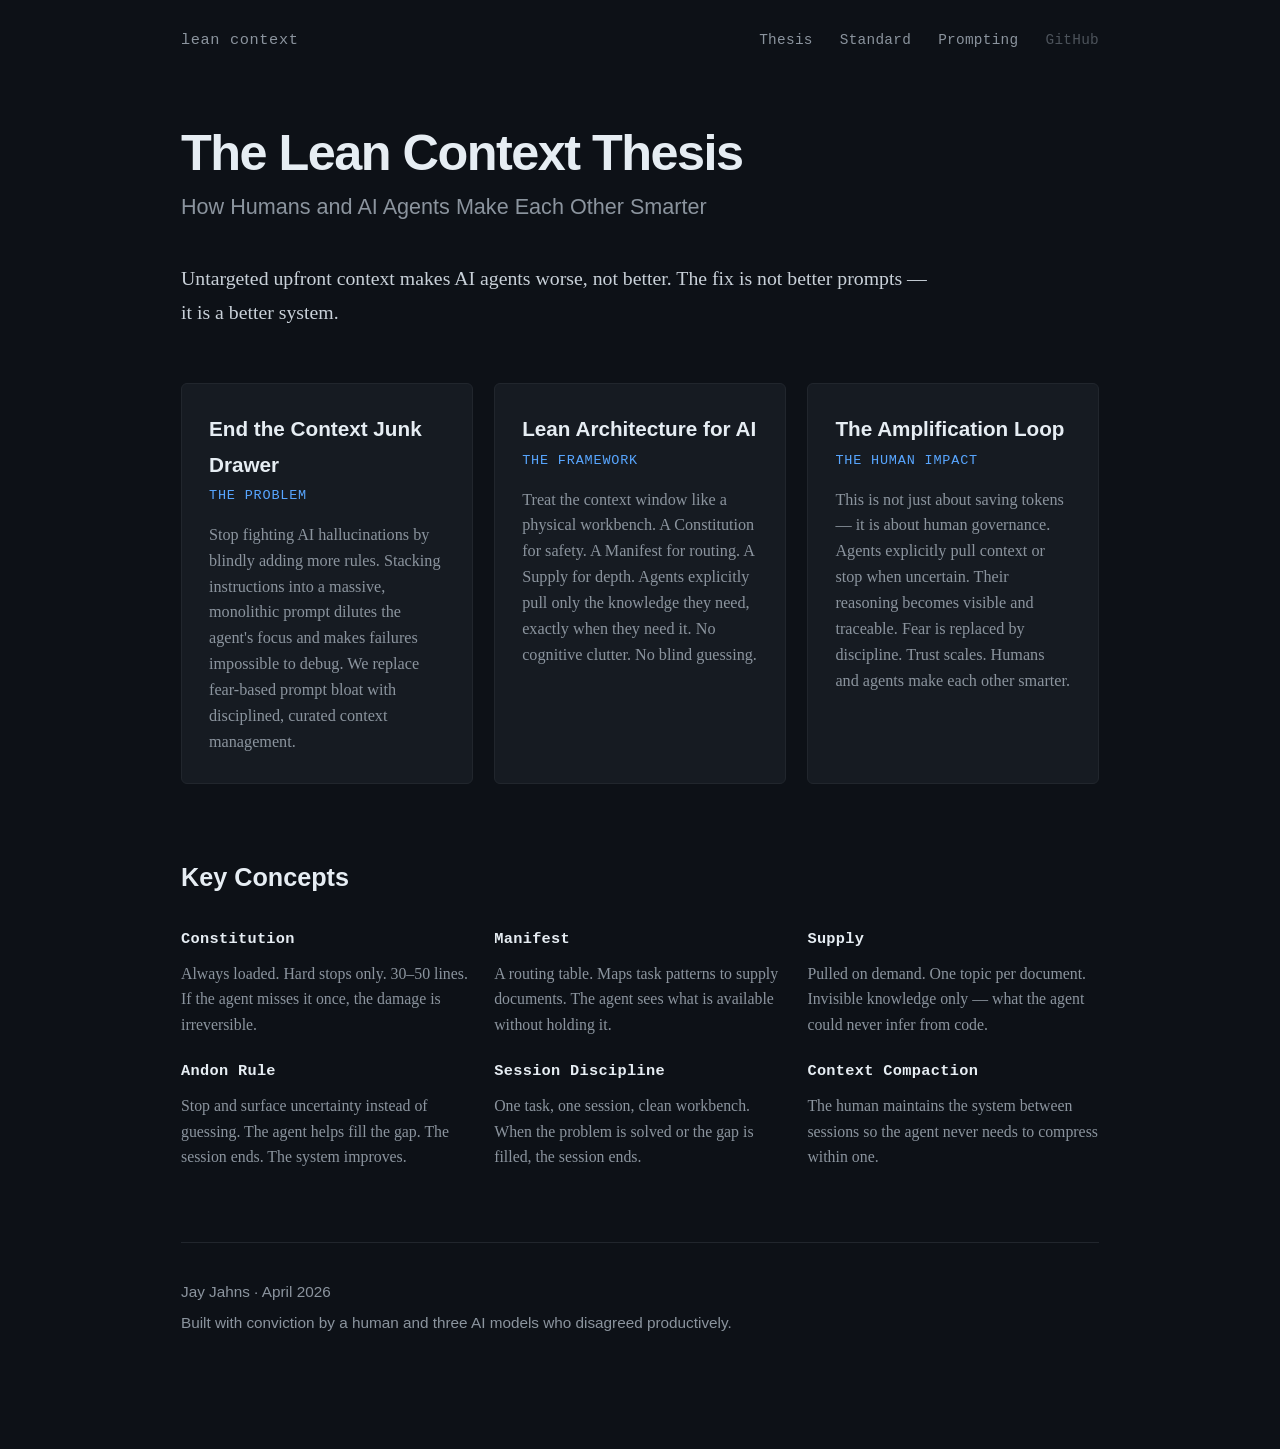
==== index.html @ 174a5f4c "rebuild: plain HTML, no Hugo, deploy directly from main Strip Hugo entirely. The site is now four st" ====
<!DOCTYPE html>
<html lang="en">
<head>
  <meta charset="utf-8">
  <meta name="viewport" content="width=device-width, initial-scale=1">
  <title>The Lean Context Thesis</title>
  <meta name="description" content="How Humans and AI Agents Make Each Other Smarter">
  <meta property="og:title" content="The Lean Context Thesis">
  <meta property="og:description" content="How Humans and AI Agents Make Each Other Smarter">
  <meta property="og:type" content="website">
  <link rel="stylesheet" href="css/style.css">
</head>
<body>
  <nav class="site-nav">
    <a href="./" class="nav-logo">lean context</a>
    <div class="nav-links">
      <a href="thesis/">Thesis</a>
      <a href="standard/">Standard</a>
      <a href="prompting/">Prompting</a>
      <a href="https://github.com/jjahns/leancontext.dev" class="nav-ext">GitHub</a>
    </div>
  </nav>

  <article class="landing">
    <header class="landing-header">
      <h1>The Lean Context Thesis</h1>
      <p class="landing-subtitle">How Humans and AI Agents Make Each Other Smarter</p>
    </header>

    <div class="landing-intro">
      <p>Untargeted upfront context makes AI agents worse, not better. The fix is not better prompts — it is a better system.</p>
    </div>

    <div class="landing-cards">
      <a href="thesis/" class="card">
        <h2>End the Context Junk Drawer</h2>
        <p class="card-label">The Problem</p>
        <p>Stop fighting AI hallucinations by blindly adding more rules. Stacking instructions into a massive, monolithic prompt dilutes the agent's focus and makes failures impossible to debug. We replace fear-based prompt bloat with disciplined, curated context management.</p>
      </a>
      <a href="standard/" class="card">
        <h2>Lean Architecture for AI</h2>
        <p class="card-label">The Framework</p>
        <p>Treat the context window like a physical workbench. A Constitution for safety. A Manifest for routing. A Supply for depth. Agents explicitly pull only the knowledge they need, exactly when they need it. No cognitive clutter. No blind guessing.</p>
      </a>
      <a href="prompting/" class="card">
        <h2>The Amplification Loop</h2>
        <p class="card-label">The Human Impact</p>
        <p>This is not just about saving tokens — it is about human governance. Agents explicitly pull context or stop when uncertain. Their reasoning becomes visible and traceable. Fear is replaced by discipline. Trust scales. Humans and agents make each other smarter.</p>
      </a>
    </div>

    <div class="landing-concepts">
      <h2>Key Concepts</h2>
      <div class="concept-grid">
        <div class="concept">
          <h3>Constitution</h3>
          <p>Always loaded. Hard stops only. 30–50 lines. If the agent misses it once, the damage is irreversible.</p>
        </div>
        <div class="concept">
          <h3>Manifest</h3>
          <p>A routing table. Maps task patterns to supply documents. The agent sees what is available without holding it.</p>
        </div>
        <div class="concept">
          <h3>Supply</h3>
          <p>Pulled on demand. One topic per document. Invisible knowledge only — what the agent could never infer from code.</p>
        </div>
        <div class="concept">
          <h3>Andon Rule</h3>
          <p>Stop and surface uncertainty instead of guessing. The agent helps fill the gap. The session ends. The system improves.</p>
        </div>
        <div class="concept">
          <h3>Session Discipline</h3>
          <p>One task, one session, clean workbench. When the problem is solved or the gap is filled, the session ends.</p>
        </div>
        <div class="concept">
          <h3>Context Compaction</h3>
          <p>The human maintains the system between sessions so the agent never needs to compress within one.</p>
        </div>
      </div>
    </div>

    <footer class="landing-footer">
      <p>Jay Jahns · April 2026</p>
      <p>Built with conviction by a human and three AI models who disagreed productively.</p>
    </footer>
  </article>
</body>
</html>
---- css/style.css ----
/* ── Reset ── */
*, *::before, *::after {
  box-sizing: border-box;
  margin: 0;
  padding: 0;
}

/* ── Root ── */
:root {
  --bg: #0d1117;
  --bg-card: #161b22;
  --fg: #c9d1d9;
  --fg-muted: #8b949e;
  --fg-heading: #e6edf3;
  --accent: #58a6ff;
  --border: #21262d;
  --font-body: Georgia, 'Times New Roman', serif;
  --font-heading: -apple-system, BlinkMacSystemFont, 'Segoe UI', Helvetica, Arial, sans-serif;
  --font-mono: 'SFMono-Regular', Consolas, 'Liberation Mono', Menlo, monospace;
  --measure: 38em;
}

html {
  font-size: 18px;
  -webkit-font-smoothing: antialiased;
  -moz-osx-font-smoothing: grayscale;
}

body {
  background: var(--bg);
  color: var(--fg);
  font-family: var(--font-body);
  line-height: 1.7;
}

/* ── Navigation ── */
.site-nav {
  max-width: 54em;
  margin: 0 auto;
  padding: 1.5rem 1.5rem 0;
  display: flex;
  align-items: center;
  justify-content: space-between;
  gap: 1rem;
}

.nav-logo {
  font-family: var(--font-mono);
  font-size: 0.85rem;
  color: var(--fg-muted);
  text-decoration: none;
  letter-spacing: 0.04em;
}

.nav-logo:hover { color: var(--fg); }

.nav-links {
  display: flex;
  gap: 1.5rem;
}

.nav-links a {
  font-family: var(--font-mono);
  font-size: 0.8rem;
  color: var(--fg-muted);
  text-decoration: none;
  letter-spacing: 0.02em;
  transition: color 0.15s ease;
}

.nav-links a:hover { color: var(--fg); }
.nav-links a.active { color: var(--fg-heading); }
.nav-links a.nav-ext { opacity: 0.5; }
.nav-links a.nav-ext:hover { opacity: 1; }

/* ── Landing Page ── */
.landing {
  max-width: 54em;
  margin: 0 auto;
  padding: 4rem 1.5rem 6rem;
}

.landing-header {
  margin-bottom: 2rem;
}

.landing-header h1 {
  font-family: var(--font-heading);
  font-size: 2.8rem;
  font-weight: 700;
  color: var(--fg-heading);
  line-height: 1.1;
  letter-spacing: -0.03em;
  margin-bottom: 0.5rem;
}

.landing-subtitle {
  font-family: var(--font-heading);
  font-size: 1.2rem;
  color: var(--fg-muted);
}

.landing-intro {
  font-size: 1.1rem;
  color: var(--fg);
  line-height: 1.7;
  max-width: var(--measure);
  margin-bottom: 3rem;
}

.landing-intro p { margin-bottom: 0.8rem; }

.landing-cards {
  display: grid;
  grid-template-columns: repeat(3, 1fr);
  gap: 1.2rem;
  margin-bottom: 4rem;
}

.card {
  background: var(--bg-card);
  border: 1px solid var(--border);
  border-radius: 6px;
  padding: 1.5rem;
  text-decoration: none;
  transition: border-color 0.15s ease;
  display: block;
}

.card:hover { border-color: var(--fg-muted); }

.card h2 {
  font-family: var(--font-heading);
  font-size: 1.15rem;
  font-weight: 600;
  color: var(--fg-heading);
  margin-bottom: 0.2rem;
}

.card-label {
  font-family: var(--font-mono);
  font-size: 0.75rem;
  color: var(--accent);
  letter-spacing: 0.06em;
  text-transform: uppercase;
  margin-bottom: 0.8rem;
}

.card p:last-child {
  font-size: 0.9rem;
  color: var(--fg-muted);
  line-height: 1.6;
}

.landing-concepts h2 {
  font-family: var(--font-heading);
  font-size: 1.4rem;
  font-weight: 600;
  color: var(--fg-heading);
  margin-bottom: 1.5rem;
}

.concept-grid {
  display: grid;
  grid-template-columns: repeat(3, 1fr);
  gap: 1.2rem;
  margin-bottom: 4rem;
}

.concept h3 {
  font-family: var(--font-mono);
  font-size: 0.85rem;
  color: var(--fg-heading);
  letter-spacing: 0.02em;
  margin-bottom: 0.5rem;
}

.concept p {
  font-size: 0.88rem;
  color: var(--fg-muted);
  line-height: 1.6;
}

.landing-footer {
  padding-top: 2rem;
  border-top: 1px solid var(--border);
  font-family: var(--font-heading);
  font-size: 0.85rem;
  color: var(--fg-muted);
}

.landing-footer p { margin-bottom: 0.3rem; }

/* ── Article Pages (thesis, standard, prompting) ── */
.article {
  max-width: var(--measure);
  margin: 0 auto;
  padding: 4rem 1.5rem 6rem;
}

.article-header {
  margin-bottom: 4rem;
  padding-bottom: 2rem;
  border-bottom: 1px solid var(--border);
}

.article-header h1 {
  font-family: var(--font-heading);
  font-size: 2.4rem;
  font-weight: 700;
  color: var(--fg-heading);
  line-height: 1.2;
  letter-spacing: -0.02em;
  margin-bottom: 0.5rem;
}

.article-header .subtitle {
  font-family: var(--font-heading);
  font-size: 1.15rem;
  color: var(--fg-muted);
}

.article-body h2 {
  font-family: var(--font-heading);
  font-size: 1.6rem;
  font-weight: 700;
  color: var(--fg-heading);
  margin-top: 4rem;
  margin-bottom: 1.2rem;
  padding-top: 2rem;
  border-top: 1px solid var(--border);
  letter-spacing: -0.01em;
}

.article-body h2:first-child {
  margin-top: 0;
  padding-top: 0;
  border-top: none;
}

.article-body h3 {
  font-family: var(--font-heading);
  font-size: 1.4rem;
  font-weight: 600;
  color: var(--fg-heading);
  margin-top: 3.5rem;
  margin-bottom: 1rem;
  letter-spacing: -0.01em;
}

.article-body p { margin-bottom: 1.2rem; }
.article-body strong { color: var(--fg-heading); font-weight: 700; }
.article-body em { font-style: italic; }

.article-body ol,
.article-body ul {
  margin-bottom: 1.2rem;
  padding-left: 1.5em;
}

.article-body li { margin-bottom: 0.4rem; }
.article-body ol li { padding-left: 0.3em; }

.article-body a {
  color: var(--accent);
  text-decoration: none;
  border-bottom: 1px solid transparent;
  transition: border-color 0.15s ease;
}

.article-body a:hover { border-bottom-color: var(--accent); }

.article-body code {
  font-family: var(--font-mono);
  font-size: 0.88em;
  background: var(--bg-card);
  padding: 0.15em 0.35em;
  border-radius: 3px;
}

.article-body pre {
  background: var(--bg-card);
  border: 1px solid var(--border);
  border-radius: 6px;
  padding: 1.2em 1.4em;
  margin: 1.5rem 0;
  overflow-x: auto;
  font-family: var(--font-mono);
  font-size: 0.85rem;
  line-height: 1.5;
  color: var(--fg);
}

.article-body pre code {
  background: none;
  padding: 0;
  border-radius: 0;
  font-size: inherit;
}

.article-body blockquote {
  border-left: 3px solid var(--border);
  padding-left: 1.2em;
  margin: 1.5rem 0;
  color: var(--fg-muted);
  font-style: italic;
}

.article-body hr {
  border: none;
  border-top: 1px solid var(--border);
  margin: 3rem 0;
}

.article-footer {
  margin-top: 4rem;
  padding-top: 2rem;
  border-top: 1px solid var(--border);
  font-family: var(--font-heading);
  font-size: 0.85rem;
  color: var(--fg-muted);
}

/* ── Responsive ── */
@media (max-width: 640px) {
  html { font-size: 16px; }

  .site-nav { padding: 1rem 1.25rem 0; flex-wrap: wrap; }
  .nav-links { gap: 1rem; }

  .landing { padding: 2.5rem 1.25rem 4rem; }
  .landing-header h1 { font-size: 2rem; }
  .landing-cards { grid-template-columns: 1fr; }
  .concept-grid { grid-template-columns: 1fr 1fr; }

  .article { padding: 2.5rem 1.25rem 4rem; }
  .article-header h1 { font-size: 1.8rem; }
  .article-header { margin-bottom: 2.5rem; }
  .article-body h2 { margin-top: 3rem; font-size: 1.4rem; }
  .article-body h3 { margin-top: 2.5rem; font-size: 1.25rem; }
}

/* ── Selection & Scrollbar ── */
::selection { background: rgba(88, 166, 255, 0.25); }
::-webkit-scrollbar { width: 8px; }
::-webkit-scrollbar-track { background: var(--bg); }
::-webkit-scrollbar-thumb { background: var(--border); border-radius: 4px; }
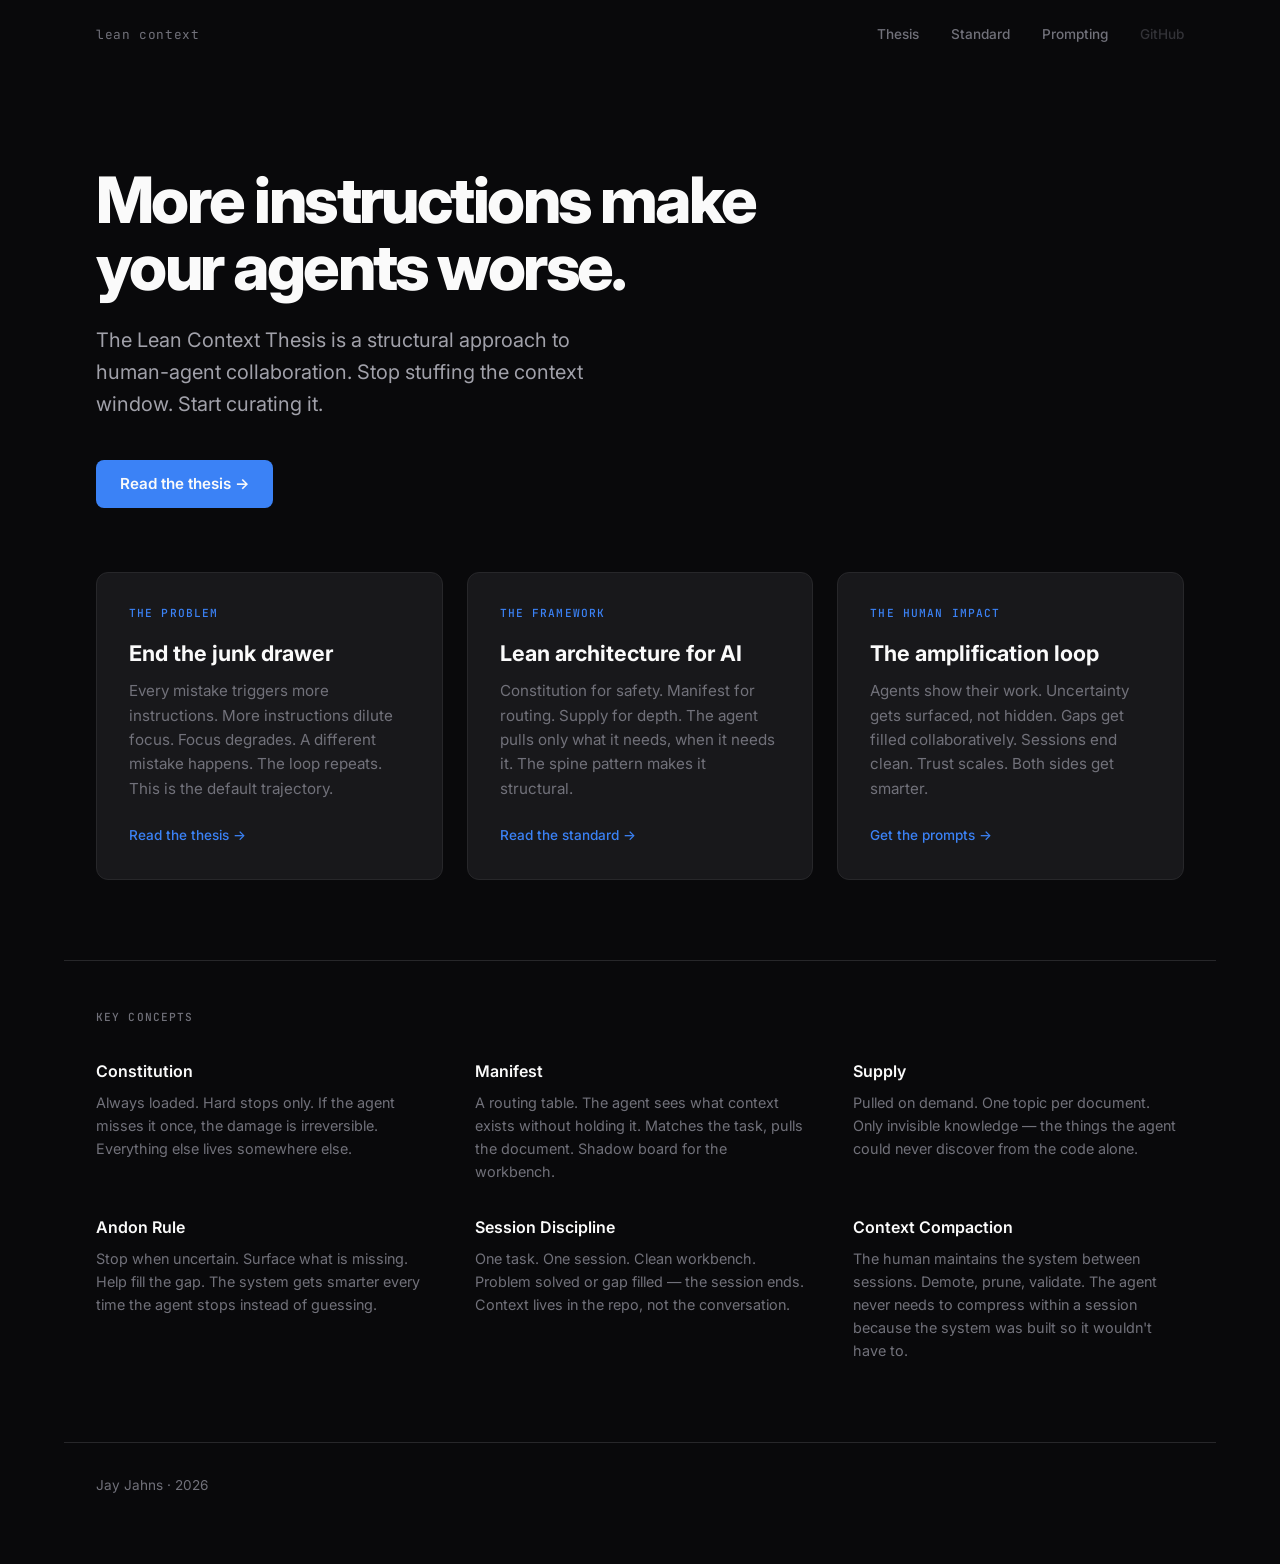
==== commit 4c2721d4: "redesign: modern SaaS landing page, proper typography, punchy copy Complete CSS rebuild: - Inter for" ====
--- a/index.html
+++ b/index.html
@@ -3,86 +3,83 @@
 <head>
   <meta charset="utf-8">
   <meta name="viewport" content="width=device-width, initial-scale=1">
-  <title>The Lean Context Thesis</title>
+  <title>Lean Context</title>
   <meta name="description" content="How Humans and AI Agents Make Each Other Smarter">
   <meta property="og:title" content="The Lean Context Thesis">
-  <meta property="og:description" content="How Humans and AI Agents Make Each Other Smarter">
+  <meta property="og:description" content="A structural approach to human-agent collaboration. Stop stuffing context. Start curating it.">
   <meta property="og:type" content="website">
   <link rel="stylesheet" href="css/style.css">
 </head>
 <body>
-  <nav class="site-nav">
+  <nav class="nav">
     <a href="./" class="nav-logo">lean context</a>
     <div class="nav-links">
       <a href="thesis/">Thesis</a>
       <a href="standard/">Standard</a>
       <a href="prompting/">Prompting</a>
-      <a href="https://github.com/jjahns/leancontext.dev" class="nav-ext">GitHub</a>
+      <a href="https://github.com/jjahns/leancontext.dev" class="ext">GitHub</a>
     </div>
   </nav>
 
-  <article class="landing">
-    <header class="landing-header">
-      <h1>The Lean Context Thesis</h1>
-      <p class="landing-subtitle">How Humans and AI Agents Make Each Other Smarter</p>
-    </header>
+  <section class="hero">
+    <h1>More instructions make your agents worse.</h1>
+    <p class="hero-sub">The Lean Context Thesis is a structural approach to human-agent collaboration. Stop stuffing the context window. Start curating it.</p>
+    <a href="thesis/" class="hero-cta">Read the thesis →</a>
+  </section>
 
-    <div class="landing-intro">
-      <p>Untargeted upfront context makes AI agents worse, not better. The fix is not better prompts — it is a better system.</p>
-    </div>
+  <section class="cards">
+    <a href="thesis/" class="card">
+      <span class="card-tag">the problem</span>
+      <h2>End the junk drawer</h2>
+      <p>Every mistake triggers more instructions. More instructions dilute focus. Focus degrades. A different mistake happens. The loop repeats. This is the default trajectory.</p>
+      <span class="card-arrow">Read the thesis →</span>
+    </a>
+    <a href="standard/" class="card">
+      <span class="card-tag">the framework</span>
+      <h2>Lean architecture for AI</h2>
+      <p>Constitution for safety. Manifest for routing. Supply for depth. The agent pulls only what it needs, when it needs it. The spine pattern makes it structural.</p>
+      <span class="card-arrow">Read the standard →</span>
+    </a>
+    <a href="prompting/" class="card">
+      <span class="card-tag">the human impact</span>
+      <h2>The amplification loop</h2>
+      <p>Agents show their work. Uncertainty gets surfaced, not hidden. Gaps get filled collaboratively. Sessions end clean. Trust scales. Both sides get smarter.</p>
+      <span class="card-arrow">Get the prompts →</span>
+    </a>
+  </section>
 
-    <div class="landing-cards">
-      <a href="thesis/" class="card">
-        <h2>End the Context Junk Drawer</h2>
-        <p class="card-label">The Problem</p>
-        <p>Stop fighting AI hallucinations by blindly adding more rules. Stacking instructions into a massive, monolithic prompt dilutes the agent's focus and makes failures impossible to debug. We replace fear-based prompt bloat with disciplined, curated context management.</p>
-      </a>
-      <a href="standard/" class="card">
-        <h2>Lean Architecture for AI</h2>
-        <p class="card-label">The Framework</p>
-        <p>Treat the context window like a physical workbench. A Constitution for safety. A Manifest for routing. A Supply for depth. Agents explicitly pull only the knowledge they need, exactly when they need it. No cognitive clutter. No blind guessing.</p>
-      </a>
-      <a href="prompting/" class="card">
-        <h2>The Amplification Loop</h2>
-        <p class="card-label">The Human Impact</p>
-        <p>This is not just about saving tokens — it is about human governance. Agents explicitly pull context or stop when uncertain. Their reasoning becomes visible and traceable. Fear is replaced by discipline. Trust scales. Humans and agents make each other smarter.</p>
-      </a>
-    </div>
-
-    <div class="landing-concepts">
-      <h2>Key Concepts</h2>
-      <div class="concept-grid">
-        <div class="concept">
-          <h3>Constitution</h3>
-          <p>Always loaded. Hard stops only. 30–50 lines. If the agent misses it once, the damage is irreversible.</p>
-        </div>
-        <div class="concept">
-          <h3>Manifest</h3>
-          <p>A routing table. Maps task patterns to supply documents. The agent sees what is available without holding it.</p>
-        </div>
-        <div class="concept">
-          <h3>Supply</h3>
-          <p>Pulled on demand. One topic per document. Invisible knowledge only — what the agent could never infer from code.</p>
-        </div>
-        <div class="concept">
-          <h3>Andon Rule</h3>
-          <p>Stop and surface uncertainty instead of guessing. The agent helps fill the gap. The session ends. The system improves.</p>
-        </div>
-        <div class="concept">
-          <h3>Session Discipline</h3>
-          <p>One task, one session, clean workbench. When the problem is solved or the gap is filled, the session ends.</p>
-        </div>
-        <div class="concept">
-          <h3>Context Compaction</h3>
-          <p>The human maintains the system between sessions so the agent never needs to compress within one.</p>
-        </div>
+  <section class="concepts">
+    <p class="concepts-label">Key concepts</p>
+    <div class="concept-grid">
+      <div class="concept">
+        <h3>Constitution</h3>
+        <p>Always loaded. Hard stops only. If the agent misses it once, the damage is irreversible. Everything else lives somewhere else.</p>
+      </div>
+      <div class="concept">
+        <h3>Manifest</h3>
+        <p>A routing table. The agent sees what context exists without holding it. Matches the task, pulls the document. Shadow board for the workbench.</p>
+      </div>
+      <div class="concept">
+        <h3>Supply</h3>
+        <p>Pulled on demand. One topic per document. Only invisible knowledge — the things the agent could never discover from the code alone.</p>
+      </div>
+      <div class="concept">
+        <h3>Andon Rule</h3>
+        <p>Stop when uncertain. Surface what is missing. Help fill the gap. The system gets smarter every time the agent stops instead of guessing.</p>
+      </div>
+      <div class="concept">
+        <h3>Session Discipline</h3>
+        <p>One task. One session. Clean workbench. Problem solved or gap filled — the session ends. Context lives in the repo, not the conversation.</p>
+      </div>
+      <div class="concept">
+        <h3>Context Compaction</h3>
+        <p>The human maintains the system between sessions. Demote, prune, validate. The agent never needs to compress within a session because the system was built so it wouldn't have to.</p>
       </div>
     </div>
+  </section>
 
-    <footer class="landing-footer">
-      <p>Jay Jahns · April 2026</p>
-      <p>Built with conviction by a human and three AI models who disagreed productively.</p>
-    </footer>
-  </article>
+  <footer class="landing-footer">
+    <p>Jay Jahns · 2026</p>
+  </footer>
 </body>
 </html>
--- a/css/style.css
+++ b/css/style.css
@@ -1,307 +1,299 @@
-/* ── Reset ── */
-*, *::before, *::after {
-  box-sizing: border-box;
-  margin: 0;
-  padding: 0;
-}
-
-/* ── Root ── */
+@import url('https://fonts.googleapis.com/css2?family=Inter:wght@400;500;600;700;800&family=JetBrains+Mono:wght@400;500&family=Newsreader:ital,opsz,wght@0,6..72,400;0,6..72,500;1,6..72,400&display=swap');
+
+*, *::before, *::after { box-sizing: border-box; margin: 0; padding: 0; }
+
 :root {
-  --bg: #0d1117;
-  --bg-card: #161b22;
-  --fg: #c9d1d9;
-  --fg-muted: #8b949e;
-  --fg-heading: #e6edf3;
-  --accent: #58a6ff;
-  --border: #21262d;
-  --font-body: Georgia, 'Times New Roman', serif;
-  --font-heading: -apple-system, BlinkMacSystemFont, 'Segoe UI', Helvetica, Arial, sans-serif;
-  --font-mono: 'SFMono-Regular', Consolas, 'Liberation Mono', Menlo, monospace;
-  --measure: 38em;
-}
-
-html {
-  font-size: 18px;
-  -webkit-font-smoothing: antialiased;
-  -moz-osx-font-smoothing: grayscale;
-}
-
-body {
-  background: var(--bg);
-  color: var(--fg);
-  font-family: var(--font-body);
-  line-height: 1.7;
-}
-
-/* ── Navigation ── */
-.site-nav {
-  max-width: 54em;
-  margin: 0 auto;
-  padding: 1.5rem 1.5rem 0;
+  --bg: #09090b;
+  --bg-card: #18181b;
+  --bg-card-hover: #1f1f23;
+  --fg: #a1a1aa;
+  --fg-bright: #fafafa;
+  --fg-muted: #71717a;
+  --accent: #3b82f6;
+  --accent-dim: #1d4ed8;
+  --border: #27272a;
+  --border-hover: #3f3f46;
+  --glow: rgba(59, 130, 246, 0.08);
+  --sans: 'Inter', -apple-system, sans-serif;
+  --mono: 'JetBrains Mono', monospace;
+  --serif: 'Newsreader', Georgia, serif;
+  --measure: 42rem;
+}
+
+html { font-size: 16px; -webkit-font-smoothing: antialiased; }
+body { background: var(--bg); color: var(--fg); font-family: var(--sans); line-height: 1.6; }
+
+/* ── Nav ── */
+.nav {
+  max-width: 72rem;
+  margin: 0 auto;
+  padding: 1.5rem 2rem;
   display: flex;
   align-items: center;
   justify-content: space-between;
-  gap: 1rem;
-}
-
+}
 .nav-logo {
-  font-family: var(--font-mono);
-  font-size: 0.85rem;
-  color: var(--fg-muted);
-  text-decoration: none;
-  letter-spacing: 0.04em;
-}
-
+  font-family: var(--mono);
+  font-size: 0.8rem;
+  color: var(--fg-muted);
+  text-decoration: none;
+  letter-spacing: 0.05em;
+}
 .nav-logo:hover { color: var(--fg); }
-
-.nav-links {
-  display: flex;
-  gap: 1.5rem;
-}
-
+.nav-links { display: flex; gap: 2rem; }
 .nav-links a {
-  font-family: var(--font-mono);
-  font-size: 0.8rem;
-  color: var(--fg-muted);
-  text-decoration: none;
-  letter-spacing: 0.02em;
-  transition: color 0.15s ease;
-}
-
-.nav-links a:hover { color: var(--fg); }
-.nav-links a.active { color: var(--fg-heading); }
-.nav-links a.nav-ext { opacity: 0.5; }
-.nav-links a.nav-ext:hover { opacity: 1; }
-
-/* ── Landing Page ── */
-.landing {
-  max-width: 54em;
-  margin: 0 auto;
-  padding: 4rem 1.5rem 6rem;
-}
-
-.landing-header {
-  margin-bottom: 2rem;
-}
-
-.landing-header h1 {
-  font-family: var(--font-heading);
-  font-size: 2.8rem;
-  font-weight: 700;
-  color: var(--fg-heading);
-  line-height: 1.1;
-  letter-spacing: -0.03em;
-  margin-bottom: 0.5rem;
-}
-
-.landing-subtitle {
-  font-family: var(--font-heading);
-  font-size: 1.2rem;
-  color: var(--fg-muted);
-}
-
-.landing-intro {
-  font-size: 1.1rem;
+  font-family: var(--sans);
+  font-size: 0.85rem;
+  font-weight: 500;
+  color: var(--fg-muted);
+  text-decoration: none;
+  transition: color 0.15s;
+}
+.nav-links a:hover { color: var(--fg-bright); }
+.nav-links a.active { color: var(--fg-bright); }
+.nav-links a.ext { opacity: 0.4; }
+.nav-links a.ext:hover { opacity: 0.8; }
+
+/* ══════════ LANDING PAGE ══════════ */
+
+.hero {
+  max-width: 72rem;
+  margin: 0 auto;
+  padding: 6rem 2rem 4rem;
+}
+.hero h1 {
+  font-family: var(--sans);
+  font-size: 4rem;
+  font-weight: 800;
+  color: var(--fg-bright);
+  line-height: 1.05;
+  letter-spacing: -0.04em;
+  max-width: 18ch;
+  margin-bottom: 1.5rem;
+}
+.hero-sub {
+  font-family: var(--sans);
+  font-size: 1.25rem;
+  font-weight: 400;
   color: var(--fg);
-  line-height: 1.7;
-  max-width: var(--measure);
-  margin-bottom: 3rem;
-}
-
-.landing-intro p { margin-bottom: 0.8rem; }
-
-.landing-cards {
+  max-width: 40ch;
+  line-height: 1.6;
+  margin-bottom: 2.5rem;
+}
+.hero-cta {
+  display: inline-flex;
+  align-items: center;
+  gap: 0.5rem;
+  font-family: var(--sans);
+  font-size: 0.95rem;
+  font-weight: 600;
+  color: var(--fg-bright);
+  background: var(--accent);
+  padding: 0.75rem 1.5rem;
+  border-radius: 8px;
+  text-decoration: none;
+  transition: background 0.15s;
+}
+.hero-cta:hover { background: var(--accent-dim); }
+
+/* ── 3 Cards ── */
+.cards {
+  max-width: 72rem;
+  margin: 0 auto;
+  padding: 0 2rem 5rem;
   display: grid;
   grid-template-columns: repeat(3, 1fr);
-  gap: 1.2rem;
-  margin-bottom: 4rem;
-}
-
+  gap: 1.5rem;
+}
 .card {
   background: var(--bg-card);
   border: 1px solid var(--border);
-  border-radius: 6px;
-  padding: 1.5rem;
-  text-decoration: none;
-  transition: border-color 0.15s ease;
-  display: block;
-}
-
-.card:hover { border-color: var(--fg-muted); }
-
+  border-radius: 12px;
+  padding: 2rem;
+  text-decoration: none;
+  transition: border-color 0.2s, background 0.2s;
+  display: flex;
+  flex-direction: column;
+}
+.card:hover {
+  border-color: var(--border-hover);
+  background: var(--bg-card-hover);
+}
+.card-tag {
+  font-family: var(--mono);
+  font-size: 0.7rem;
+  font-weight: 500;
+  color: var(--accent);
+  letter-spacing: 0.1em;
+  text-transform: uppercase;
+  margin-bottom: 1rem;
+}
 .card h2 {
-  font-family: var(--font-heading);
-  font-size: 1.15rem;
-  font-weight: 600;
-  color: var(--fg-heading);
-  margin-bottom: 0.2rem;
-}
-
-.card-label {
-  font-family: var(--font-mono);
-  font-size: 0.75rem;
+  font-family: var(--sans);
+  font-size: 1.35rem;
+  font-weight: 700;
+  color: var(--fg-bright);
+  line-height: 1.3;
+  margin-bottom: 0.75rem;
+}
+.card p {
+  font-size: 0.95rem;
+  color: var(--fg-muted);
+  line-height: 1.6;
+}
+.card-arrow {
+  margin-top: auto;
+  padding-top: 1.5rem;
+  font-family: var(--sans);
+  font-size: 0.85rem;
+  font-weight: 500;
   color: var(--accent);
-  letter-spacing: 0.06em;
+}
+
+/* ── Concepts Grid ── */
+.concepts {
+  max-width: 72rem;
+  margin: 0 auto;
+  padding: 3rem 2rem 5rem;
+  border-top: 1px solid var(--border);
+}
+.concepts-label {
+  font-family: var(--mono);
+  font-size: 0.7rem;
+  font-weight: 500;
+  color: var(--fg-muted);
+  letter-spacing: 0.1em;
   text-transform: uppercase;
-  margin-bottom: 0.8rem;
-}
-
-.card p:last-child {
-  font-size: 0.9rem;
-  color: var(--fg-muted);
-  line-height: 1.6;
-}
-
-.landing-concepts h2 {
-  font-family: var(--font-heading);
-  font-size: 1.4rem;
-  font-weight: 600;
-  color: var(--fg-heading);
-  margin-bottom: 1.5rem;
-}
-
+  margin-bottom: 2rem;
+}
 .concept-grid {
   display: grid;
   grid-template-columns: repeat(3, 1fr);
-  gap: 1.2rem;
-  margin-bottom: 4rem;
-}
-
+  gap: 2rem 3rem;
+}
 .concept h3 {
-  font-family: var(--font-mono);
-  font-size: 0.85rem;
-  color: var(--fg-heading);
-  letter-spacing: 0.02em;
-  margin-bottom: 0.5rem;
-}
-
+  font-family: var(--sans);
+  font-size: 1rem;
+  font-weight: 600;
+  color: var(--fg-bright);
+  margin-bottom: 0.4rem;
+}
 .concept p {
-  font-size: 0.88rem;
+  font-size: 0.9rem;
   color: var(--fg-muted);
   line-height: 1.6;
 }
 
+/* ── Landing Footer ── */
 .landing-footer {
-  padding-top: 2rem;
-  border-top: 1px solid var(--border);
-  font-family: var(--font-heading);
-  font-size: 0.85rem;
-  color: var(--fg-muted);
-}
-
-.landing-footer p { margin-bottom: 0.3rem; }
-
-/* ── Article Pages (thesis, standard, prompting) ── */
+  max-width: 72rem;
+  margin: 0 auto;
+  padding: 2rem 2rem 4rem;
+  border-top: 1px solid var(--border);
+  font-size: 0.85rem;
+  color: var(--fg-muted);
+}
+.landing-footer p { margin-bottom: 0.2rem; }
+
+/* ══════════ ARTICLE PAGES ══════════ */
+
 .article {
   max-width: var(--measure);
   margin: 0 auto;
-  padding: 4rem 1.5rem 6rem;
-}
-
+  padding: 4rem 2rem 6rem;
+}
 .article-header {
   margin-bottom: 4rem;
   padding-bottom: 2rem;
   border-bottom: 1px solid var(--border);
 }
-
 .article-header h1 {
-  font-family: var(--font-heading);
-  font-size: 2.4rem;
+  font-family: var(--sans);
+  font-size: 2.5rem;
+  font-weight: 800;
+  color: var(--fg-bright);
+  line-height: 1.15;
+  letter-spacing: -0.03em;
+  margin-bottom: 0.5rem;
+}
+.article-header .subtitle {
+  font-size: 1.1rem;
+  color: var(--fg-muted);
+}
+
+.article-body {
+  font-family: var(--serif);
+  font-size: 1.1rem;
+  line-height: 1.8;
+  color: var(--fg);
+}
+
+.article-body h2 {
+  font-family: var(--sans);
+  font-size: 1.5rem;
   font-weight: 700;
-  color: var(--fg-heading);
-  line-height: 1.2;
+  color: var(--fg-bright);
+  margin-top: 4rem;
+  margin-bottom: 1rem;
+  padding-top: 2.5rem;
+  border-top: 1px solid var(--border);
   letter-spacing: -0.02em;
-  margin-bottom: 0.5rem;
-}
-
-.article-header .subtitle {
-  font-family: var(--font-heading);
-  font-size: 1.15rem;
-  color: var(--fg-muted);
-}
-
-.article-body h2 {
-  font-family: var(--font-heading);
-  font-size: 1.6rem;
-  font-weight: 700;
-  color: var(--fg-heading);
-  margin-top: 4rem;
-  margin-bottom: 1.2rem;
-  padding-top: 2rem;
-  border-top: 1px solid var(--border);
+}
+.article-body h2:first-child { margin-top: 0; padding-top: 0; border-top: none; }
+
+.article-body h3 {
+  font-family: var(--sans);
+  font-size: 1.2rem;
+  font-weight: 600;
+  color: var(--fg-bright);
+  margin-top: 3rem;
+  margin-bottom: 0.8rem;
   letter-spacing: -0.01em;
 }
 
-.article-body h2:first-child {
-  margin-top: 0;
-  padding-top: 0;
-  border-top: none;
-}
-
-.article-body h3 {
-  font-family: var(--font-heading);
-  font-size: 1.4rem;
-  font-weight: 600;
-  color: var(--fg-heading);
-  margin-top: 3.5rem;
-  margin-bottom: 1rem;
-  letter-spacing: -0.01em;
-}
-
-.article-body p { margin-bottom: 1.2rem; }
-.article-body strong { color: var(--fg-heading); font-weight: 700; }
-.article-body em { font-style: italic; }
-
-.article-body ol,
-.article-body ul {
-  margin-bottom: 1.2rem;
+.article-body p { margin-bottom: 1.3rem; }
+.article-body strong { color: var(--fg-bright); font-weight: 600; }
+
+.article-body ol, .article-body ul {
+  margin-bottom: 1.3rem;
   padding-left: 1.5em;
 }
-
-.article-body li { margin-bottom: 0.4rem; }
-.article-body ol li { padding-left: 0.3em; }
+.article-body li { margin-bottom: 0.5rem; }
 
 .article-body a {
   color: var(--accent);
   text-decoration: none;
-  border-bottom: 1px solid transparent;
-  transition: border-color 0.15s ease;
-}
-
-.article-body a:hover { border-bottom-color: var(--accent); }
+  transition: opacity 0.15s;
+}
+.article-body a:hover { opacity: 0.8; }
 
 .article-body code {
-  font-family: var(--font-mono);
-  font-size: 0.88em;
+  font-family: var(--mono);
+  font-size: 0.85em;
   background: var(--bg-card);
-  padding: 0.15em 0.35em;
-  border-radius: 3px;
+  padding: 0.2em 0.4em;
+  border-radius: 4px;
+  color: var(--fg-bright);
 }
 
 .article-body pre {
   background: var(--bg-card);
   border: 1px solid var(--border);
-  border-radius: 6px;
-  padding: 1.2em 1.4em;
-  margin: 1.5rem 0;
+  border-radius: 8px;
+  padding: 1.5rem;
+  margin: 2rem 0;
   overflow-x: auto;
-  font-family: var(--font-mono);
-  font-size: 0.85rem;
-  line-height: 1.5;
+  font-family: var(--mono);
+  font-size: 0.85rem;
+  line-height: 1.6;
   color: var(--fg);
 }
-
-.article-body pre code {
-  background: none;
-  padding: 0;
-  border-radius: 0;
-  font-size: inherit;
-}
+.article-body pre code { background: none; padding: 0; font-size: inherit; }
 
 .article-body blockquote {
-  border-left: 3px solid var(--border);
-  padding-left: 1.2em;
-  margin: 1.5rem 0;
+  border-left: 2px solid var(--border);
+  padding-left: 1.5rem;
+  margin: 2rem 0;
   color: var(--fg-muted);
   font-style: italic;
 }
@@ -313,35 +305,34 @@
 }
 
 .article-footer {
-  margin-top: 4rem;
+  margin-top: 5rem;
   padding-top: 2rem;
   border-top: 1px solid var(--border);
-  font-family: var(--font-heading);
-  font-size: 0.85rem;
-  color: var(--fg-muted);
-}
-
-/* ── Responsive ── */
-@media (max-width: 640px) {
-  html { font-size: 16px; }
-
-  .site-nav { padding: 1rem 1.25rem 0; flex-wrap: wrap; }
+  font-family: var(--sans);
+  font-size: 0.85rem;
+  color: var(--fg-muted);
+}
+
+/* ══════════ RESPONSIVE ══════════ */
+
+@media (max-width: 768px) {
+  .hero { padding: 4rem 1.5rem 3rem; }
+  .hero h1 { font-size: 2.5rem; }
+  .cards { grid-template-columns: 1fr; padding: 0 1.5rem 3rem; }
+  .concept-grid { grid-template-columns: 1fr 1fr; }
+  .concepts { padding: 2rem 1.5rem 3rem; }
+  .nav { padding: 1rem 1.5rem; }
   .nav-links { gap: 1rem; }
-
-  .landing { padding: 2.5rem 1.25rem 4rem; }
-  .landing-header h1 { font-size: 2rem; }
-  .landing-cards { grid-template-columns: 1fr; }
-  .concept-grid { grid-template-columns: 1fr 1fr; }
-
-  .article { padding: 2.5rem 1.25rem 4rem; }
+  .article { padding: 3rem 1.5rem 4rem; }
   .article-header h1 { font-size: 1.8rem; }
-  .article-header { margin-bottom: 2.5rem; }
-  .article-body h2 { margin-top: 3rem; font-size: 1.4rem; }
-  .article-body h3 { margin-top: 2.5rem; font-size: 1.25rem; }
-}
-
-/* ── Selection & Scrollbar ── */
-::selection { background: rgba(88, 166, 255, 0.25); }
-::-webkit-scrollbar { width: 8px; }
-::-webkit-scrollbar-track { background: var(--bg); }
-::-webkit-scrollbar-thumb { background: var(--border); border-radius: 4px; }
+  .article-body { font-size: 1rem; }
+}
+
+@media (max-width: 480px) {
+  .hero h1 { font-size: 2rem; }
+  .concept-grid { grid-template-columns: 1fr; }
+  .nav-links { gap: 0.75rem; }
+  .nav-links a { font-size: 0.8rem; }
+}
+
+::selection { background: rgba(59, 130, 246, 0.3); }
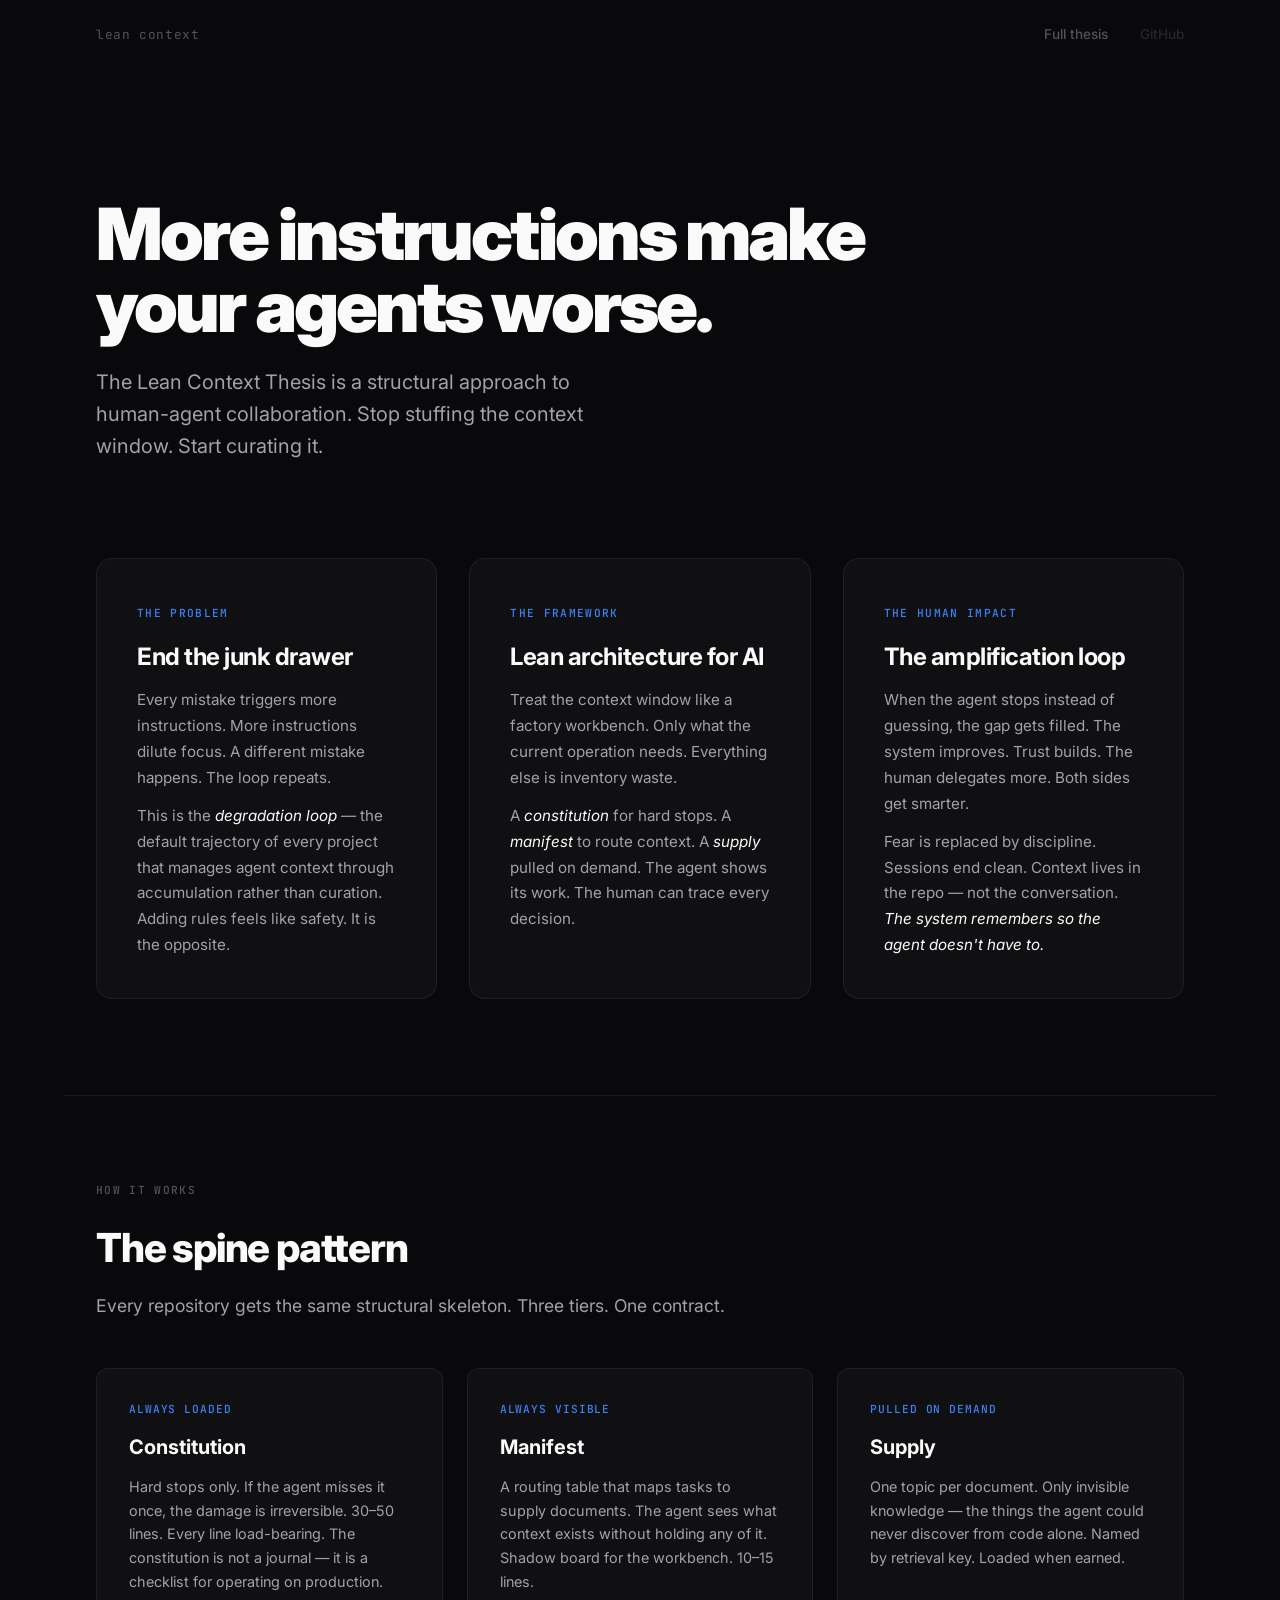
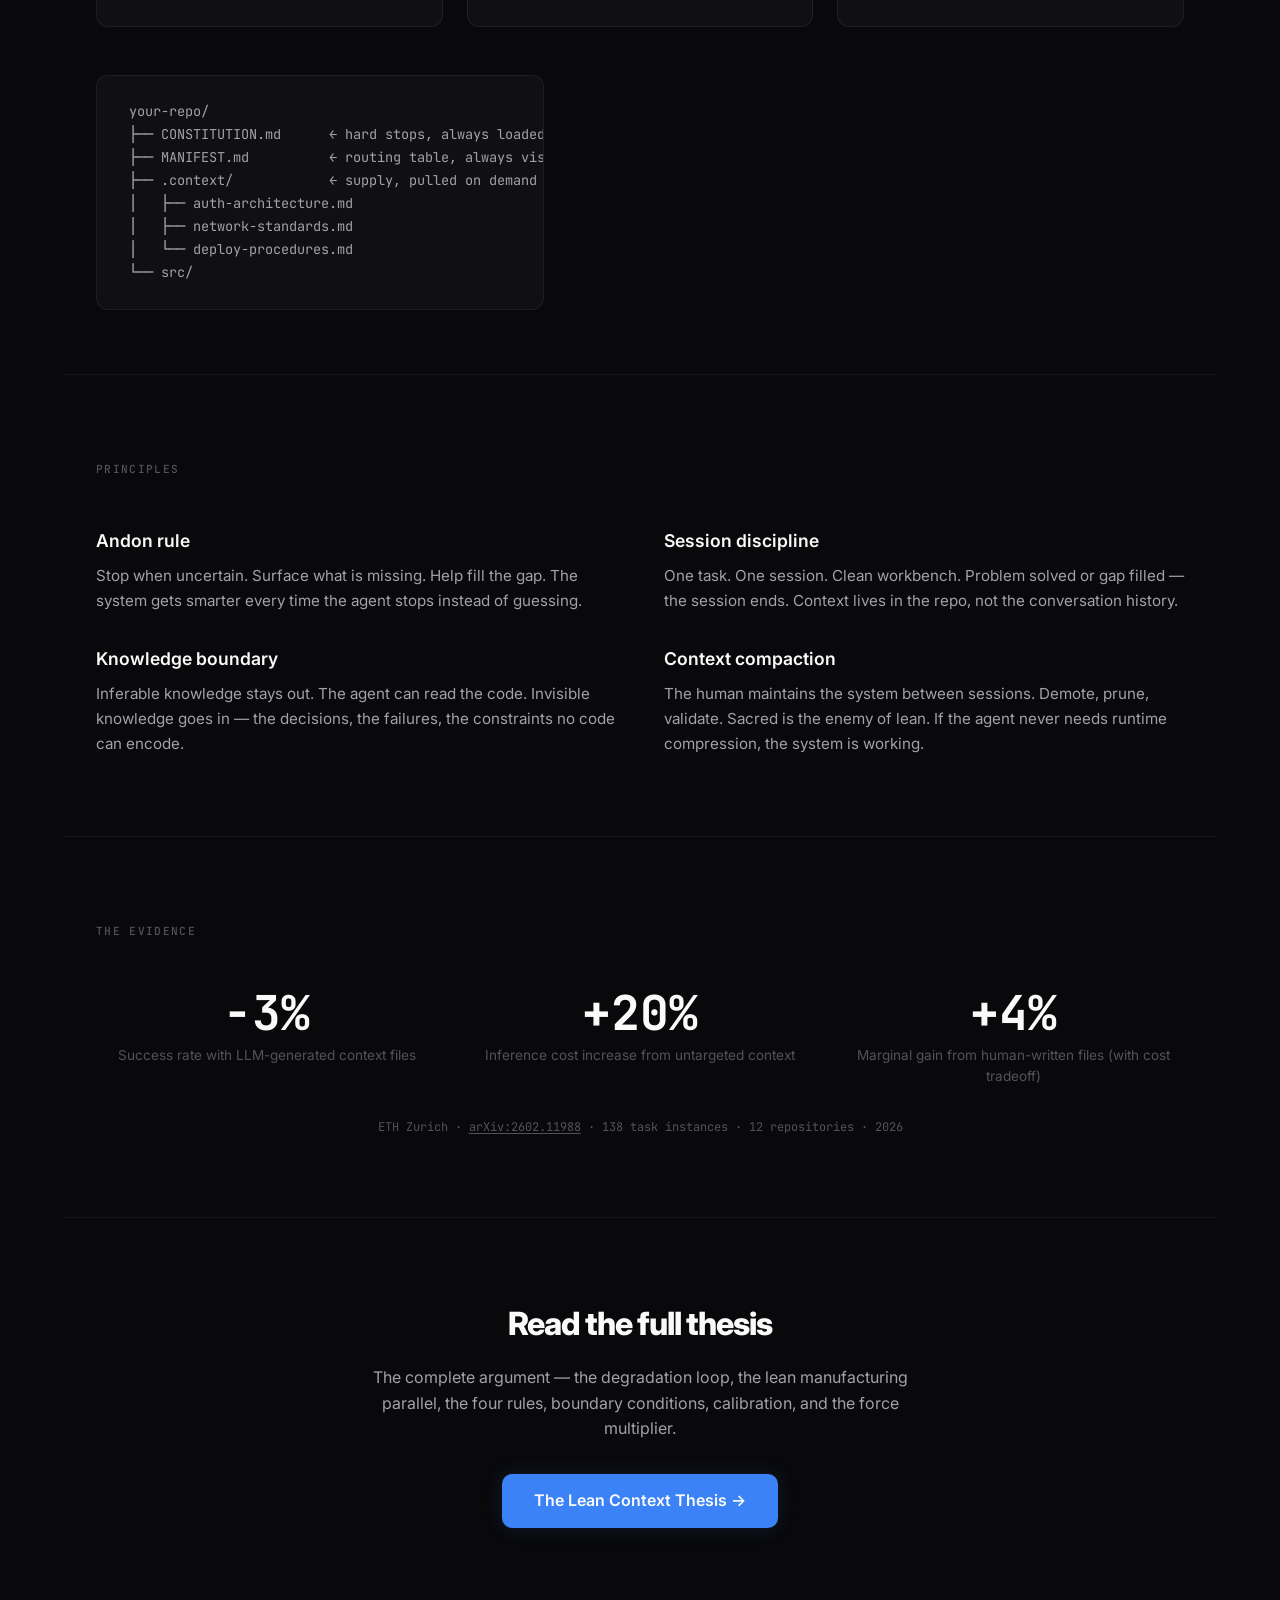
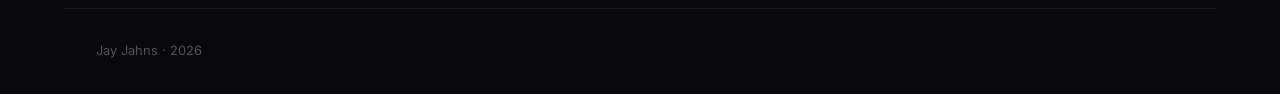
==== commit e99f1fb2: "redesign: SaaS-grade landing page, consolidated content, standalone pillars The landing page IS the " ====
--- a/index.html
+++ b/index.html
@@ -4,9 +4,9 @@
   <meta charset="utf-8">
   <meta name="viewport" content="width=device-width, initial-scale=1">
   <title>Lean Context</title>
-  <meta name="description" content="How Humans and AI Agents Make Each Other Smarter">
+  <meta name="description" content="More instructions make your agents worse. The Lean Context Thesis is a structural approach to human-agent collaboration.">
   <meta property="og:title" content="The Lean Context Thesis">
-  <meta property="og:description" content="A structural approach to human-agent collaboration. Stop stuffing context. Start curating it.">
+  <meta property="og:description" content="More instructions make your agents worse. Stop stuffing context. Start curating it.">
   <meta property="og:type" content="website">
   <link rel="stylesheet" href="css/style.css">
 </head>
@@ -14,9 +14,7 @@
   <nav class="nav">
     <a href="./" class="nav-logo">lean context</a>
     <div class="nav-links">
-      <a href="thesis/">Thesis</a>
-      <a href="standard/">Standard</a>
-      <a href="prompting/">Prompting</a>
+      <a href="thesis/">Full thesis</a>
       <a href="https://github.com/jjahns/leancontext.dev" class="ext">GitHub</a>
     </div>
   </nav>
@@ -24,61 +22,117 @@
   <section class="hero">
     <h1>More instructions make your agents worse.</h1>
     <p class="hero-sub">The Lean Context Thesis is a structural approach to human-agent collaboration. Stop stuffing the context window. Start curating it.</p>
-    <a href="thesis/" class="hero-cta">Read the thesis →</a>
   </section>
 
-  <section class="cards">
-    <a href="thesis/" class="card">
-      <span class="card-tag">the problem</span>
+  <!-- ── THE THREE PILLARS ── -->
+  <section class="pillars">
+    <div class="pillar">
+      <span class="pillar-tag">the problem</span>
       <h2>End the junk drawer</h2>
-      <p>Every mistake triggers more instructions. More instructions dilute focus. Focus degrades. A different mistake happens. The loop repeats. This is the default trajectory.</p>
-      <span class="card-arrow">Read the thesis →</span>
-    </a>
-    <a href="standard/" class="card">
-      <span class="card-tag">the framework</span>
+      <p>Every mistake triggers more instructions. More instructions dilute focus. A different mistake happens. The loop repeats.</p>
+      <p>This is the <em>degradation loop</em> — the default trajectory of every project that manages agent context through accumulation rather than curation. Adding rules feels like safety. It is the opposite.</p>
+    </div>
+    <div class="pillar">
+      <span class="pillar-tag">the framework</span>
       <h2>Lean architecture for AI</h2>
-      <p>Constitution for safety. Manifest for routing. Supply for depth. The agent pulls only what it needs, when it needs it. The spine pattern makes it structural.</p>
-      <span class="card-arrow">Read the standard →</span>
-    </a>
-    <a href="prompting/" class="card">
-      <span class="card-tag">the human impact</span>
+      <p>Treat the context window like a factory workbench. Only what the current operation needs. Everything else is inventory waste.</p>
+      <p>A <em>constitution</em> for hard stops. A <em>manifest</em> to route context. A <em>supply</em> pulled on demand. The agent shows its work. The human can trace every decision.</p>
+    </div>
+    <div class="pillar">
+      <span class="pillar-tag">the human impact</span>
       <h2>The amplification loop</h2>
-      <p>Agents show their work. Uncertainty gets surfaced, not hidden. Gaps get filled collaboratively. Sessions end clean. Trust scales. Both sides get smarter.</p>
-      <span class="card-arrow">Get the prompts →</span>
-    </a>
+      <p>When the agent stops instead of guessing, the gap gets filled. The system improves. Trust builds. The human delegates more. Both sides get smarter.</p>
+      <p>Fear is replaced by discipline. Sessions end clean. Context lives in the repo — not the conversation. <em>The system remembers so the agent doesn't have to.</em></p>
+    </div>
   </section>
 
-  <section class="concepts">
-    <p class="concepts-label">Key concepts</p>
-    <div class="concept-grid">
-      <div class="concept">
+  <!-- ── HOW IT WORKS ── -->
+  <section class="how">
+    <div class="how-header">
+      <span class="section-tag">how it works</span>
+      <h2>The spine pattern</h2>
+      <p>Every repository gets the same structural skeleton. Three tiers. One contract.</p>
+    </div>
+    <div class="tier-grid">
+      <div class="tier">
+        <div class="tier-label">Always loaded</div>
         <h3>Constitution</h3>
-        <p>Always loaded. Hard stops only. If the agent misses it once, the damage is irreversible. Everything else lives somewhere else.</p>
+        <p>Hard stops only. If the agent misses it once, the damage is irreversible. 30–50 lines. Every line load-bearing. The constitution is not a journal — it is a checklist for operating on production.</p>
       </div>
-      <div class="concept">
+      <div class="tier">
+        <div class="tier-label">Always visible</div>
         <h3>Manifest</h3>
-        <p>A routing table. The agent sees what context exists without holding it. Matches the task, pulls the document. Shadow board for the workbench.</p>
+        <p>A routing table that maps tasks to supply documents. The agent sees what context exists without holding any of it. Shadow board for the workbench. 10–15 lines.</p>
       </div>
-      <div class="concept">
+      <div class="tier">
+        <div class="tier-label">Pulled on demand</div>
         <h3>Supply</h3>
-        <p>Pulled on demand. One topic per document. Only invisible knowledge — the things the agent could never discover from the code alone.</p>
+        <p>One topic per document. Only invisible knowledge — the things the agent could never discover from code alone. Named by retrieval key. Loaded when earned.</p>
       </div>
-      <div class="concept">
-        <h3>Andon Rule</h3>
+    </div>
+    <div class="spine-tree">
+      <pre><code>your-repo/
+├── CONSTITUTION.md      ← hard stops, always loaded
+├── MANIFEST.md          ← routing table, always visible
+├── .context/            ← supply, pulled on demand
+│   ├── auth-architecture.md
+│   ├── network-standards.md
+│   └── deploy-procedures.md
+└── src/</code></pre>
+    </div>
+  </section>
+
+  <!-- ── KEY PRINCIPLES ── -->
+  <section class="principles">
+    <span class="section-tag">principles</span>
+    <div class="principle-grid">
+      <div class="principle">
+        <h3>Andon rule</h3>
         <p>Stop when uncertain. Surface what is missing. Help fill the gap. The system gets smarter every time the agent stops instead of guessing.</p>
       </div>
-      <div class="concept">
-        <h3>Session Discipline</h3>
-        <p>One task. One session. Clean workbench. Problem solved or gap filled — the session ends. Context lives in the repo, not the conversation.</p>
+      <div class="principle">
+        <h3>Session discipline</h3>
+        <p>One task. One session. Clean workbench. Problem solved or gap filled — the session ends. Context lives in the repo, not the conversation history.</p>
       </div>
-      <div class="concept">
-        <h3>Context Compaction</h3>
-        <p>The human maintains the system between sessions. Demote, prune, validate. The agent never needs to compress within a session because the system was built so it wouldn't have to.</p>
+      <div class="principle">
+        <h3>Knowledge boundary</h3>
+        <p>Inferable knowledge stays out. The agent can read the code. Invisible knowledge goes in — the decisions, the failures, the constraints no code can encode.</p>
+      </div>
+      <div class="principle">
+        <h3>Context compaction</h3>
+        <p>The human maintains the system between sessions. Demote, prune, validate. Sacred is the enemy of lean. If the agent never needs runtime compression, the system is working.</p>
       </div>
     </div>
   </section>
 
-  <footer class="landing-footer">
+  <!-- ── THE EVIDENCE ── -->
+  <section class="evidence">
+    <span class="section-tag">the evidence</span>
+    <div class="stat-row">
+      <div class="stat">
+        <div class="stat-number">−3%</div>
+        <div class="stat-label">Success rate with LLM-generated context files</div>
+      </div>
+      <div class="stat">
+        <div class="stat-number">+20%</div>
+        <div class="stat-label">Inference cost increase from untargeted context</div>
+      </div>
+      <div class="stat">
+        <div class="stat-number">+4%</div>
+        <div class="stat-label">Marginal gain from human-written files (with cost tradeoff)</div>
+      </div>
+    </div>
+    <p class="stat-source">ETH Zurich · <a href="https://arxiv.org/abs/2602.11988">arXiv:2602.11988</a> · 138 task instances · 12 repositories · 2026</p>
+  </section>
+
+  <!-- ── CTA ── -->
+  <section class="cta">
+    <h2>Read the full thesis</h2>
+    <p>The complete argument — the degradation loop, the lean manufacturing parallel, the four rules, boundary conditions, calibration, and the force multiplier.</p>
+    <a href="thesis/" class="cta-button">The Lean Context Thesis →</a>
+  </section>
+
+  <footer class="footer">
     <p>Jay Jahns · 2026</p>
   </footer>
 </body>
--- a/css/style.css
+++ b/css/style.css
@@ -1,206 +1,310 @@
-@import url('https://fonts.googleapis.com/css2?family=Inter:wght@400;500;600;700;800&family=JetBrains+Mono:wght@400;500&family=Newsreader:ital,opsz,wght@0,6..72,400;0,6..72,500;1,6..72,400&display=swap');
+@import url('https://fonts.googleapis.com/css2?family=Inter:wght@400;500;600;700;800;900&family=JetBrains+Mono:wght@400;500&family=Newsreader:ital,opsz,wght@0,6..72,400;0,6..72,500;1,6..72,400&display=swap');
 
 *, *::before, *::after { box-sizing: border-box; margin: 0; padding: 0; }
 
 :root {
   --bg: #09090b;
-  --bg-card: #18181b;
-  --bg-card-hover: #1f1f23;
+  --bg-card: rgba(255,255,255,0.03);
+  --bg-card-border: rgba(255,255,255,0.06);
+  --bg-card-hover: rgba(255,255,255,0.05);
   --fg: #a1a1aa;
   --fg-bright: #fafafa;
-  --fg-muted: #71717a;
+  --fg-muted: #52525b;
   --accent: #3b82f6;
-  --accent-dim: #1d4ed8;
-  --border: #27272a;
-  --border-hover: #3f3f46;
-  --glow: rgba(59, 130, 246, 0.08);
+  --accent-glow: rgba(59,130,246,0.15);
+  --border: rgba(255,255,255,0.06);
   --sans: 'Inter', -apple-system, sans-serif;
   --mono: 'JetBrains Mono', monospace;
   --serif: 'Newsreader', Georgia, serif;
+  --max: 72rem;
   --measure: 42rem;
 }
 
 html { font-size: 16px; -webkit-font-smoothing: antialiased; }
 body { background: var(--bg); color: var(--fg); font-family: var(--sans); line-height: 1.6; }
 
-/* ── Nav ── */
+/* ═══ NAV ═══ */
 .nav {
-  max-width: 72rem;
+  max-width: var(--max);
   margin: 0 auto;
   padding: 1.5rem 2rem;
   display: flex;
   align-items: center;
   justify-content: space-between;
 }
-.nav-logo {
-  font-family: var(--mono);
-  font-size: 0.8rem;
-  color: var(--fg-muted);
-  text-decoration: none;
-  letter-spacing: 0.05em;
-}
+.nav-logo { font-family: var(--mono); font-size: 0.8rem; color: var(--fg-muted); text-decoration: none; letter-spacing: 0.05em; }
 .nav-logo:hover { color: var(--fg); }
 .nav-links { display: flex; gap: 2rem; }
-.nav-links a {
-  font-family: var(--sans);
-  font-size: 0.85rem;
-  font-weight: 500;
-  color: var(--fg-muted);
-  text-decoration: none;
-  transition: color 0.15s;
-}
+.nav-links a { font-size: 0.85rem; font-weight: 500; color: var(--fg-muted); text-decoration: none; transition: color 0.15s; }
 .nav-links a:hover { color: var(--fg-bright); }
-.nav-links a.active { color: var(--fg-bright); }
 .nav-links a.ext { opacity: 0.4; }
 .nav-links a.ext:hover { opacity: 0.8; }
 
-/* ══════════ LANDING PAGE ══════════ */
-
+/* ═══ HERO ═══ */
 .hero {
-  max-width: 72rem;
-  margin: 0 auto;
-  padding: 6rem 2rem 4rem;
+  max-width: var(--max);
+  margin: 0 auto;
+  padding: 8rem 2rem 6rem;
 }
 .hero h1 {
-  font-family: var(--sans);
-  font-size: 4rem;
-  font-weight: 800;
-  color: var(--fg-bright);
-  line-height: 1.05;
+  font-size: clamp(2.5rem, 6vw, 4.5rem);
+  font-weight: 900;
+  color: var(--fg-bright);
+  line-height: 1.0;
   letter-spacing: -0.04em;
-  max-width: 18ch;
+  max-width: 16ch;
   margin-bottom: 1.5rem;
 }
 .hero-sub {
-  font-family: var(--sans);
   font-size: 1.25rem;
   font-weight: 400;
   color: var(--fg);
-  max-width: 40ch;
+  max-width: 38ch;
   line-height: 1.6;
-  margin-bottom: 2.5rem;
-}
-.hero-cta {
+}
+
+/* ═══ THREE PILLARS ═══ */
+.pillars {
+  max-width: var(--max);
+  margin: 0 auto;
+  padding: 0 2rem 6rem;
+  display: grid;
+  grid-template-columns: repeat(3, 1fr);
+  gap: 2rem;
+}
+.pillar {
+  padding: 2.5rem;
+  border: 1px solid var(--bg-card-border);
+  border-radius: 16px;
+  background: var(--bg-card);
+  transition: border-color 0.2s, background 0.2s;
+}
+.pillar:hover {
+  border-color: rgba(255,255,255,0.1);
+  background: var(--bg-card-hover);
+}
+.pillar-tag {
+  display: inline-block;
+  font-family: var(--mono);
+  font-size: 0.7rem;
+  font-weight: 500;
+  color: var(--accent);
+  letter-spacing: 0.12em;
+  text-transform: uppercase;
+  margin-bottom: 1.25rem;
+}
+.pillar h2 {
+  font-size: 1.5rem;
+  font-weight: 700;
+  color: var(--fg-bright);
+  line-height: 1.2;
+  margin-bottom: 1rem;
+  letter-spacing: -0.02em;
+}
+.pillar p {
+  font-size: 0.95rem;
+  color: var(--fg);
+  line-height: 1.7;
+  margin-bottom: 0.75rem;
+}
+.pillar p:last-child { margin-bottom: 0; }
+.pillar em { color: var(--fg-bright); font-style: italic; }
+
+/* ═══ HOW IT WORKS ═══ */
+.how {
+  max-width: var(--max);
+  margin: 0 auto;
+  padding: 5rem 2rem 4rem;
+  border-top: 1px solid var(--border);
+}
+.how-header { margin-bottom: 3rem; }
+.section-tag {
+  display: inline-block;
+  font-family: var(--mono);
+  font-size: 0.7rem;
+  font-weight: 500;
+  color: var(--fg-muted);
+  letter-spacing: 0.12em;
+  text-transform: uppercase;
+  margin-bottom: 1rem;
+}
+.how-header h2 {
+  font-size: 2.5rem;
+  font-weight: 800;
+  color: var(--fg-bright);
+  letter-spacing: -0.03em;
+  margin-bottom: 0.75rem;
+}
+.how-header p {
+  font-size: 1.1rem;
+  color: var(--fg);
+}
+.tier-grid {
+  display: grid;
+  grid-template-columns: repeat(3, 1fr);
+  gap: 1.5rem;
+  margin-bottom: 3rem;
+}
+.tier {
+  padding: 2rem;
+  border: 1px solid var(--bg-card-border);
+  border-radius: 12px;
+  background: var(--bg-card);
+}
+.tier-label {
+  font-family: var(--mono);
+  font-size: 0.7rem;
+  font-weight: 500;
+  color: var(--accent);
+  letter-spacing: 0.08em;
+  text-transform: uppercase;
+  margin-bottom: 0.75rem;
+}
+.tier h3 {
+  font-size: 1.25rem;
+  font-weight: 700;
+  color: var(--fg-bright);
+  margin-bottom: 0.75rem;
+}
+.tier p {
+  font-size: 0.9rem;
+  color: var(--fg);
+  line-height: 1.65;
+}
+.spine-tree {
+  max-width: 28rem;
+}
+.spine-tree pre {
+  background: var(--bg-card);
+  border: 1px solid var(--bg-card-border);
+  border-radius: 12px;
+  padding: 1.5rem 2rem;
+  font-family: var(--mono);
+  font-size: 0.85rem;
+  line-height: 1.7;
+  color: var(--fg);
+  overflow-x: auto;
+}
+.spine-tree code { font-family: inherit; }
+
+/* ═══ PRINCIPLES ═══ */
+.principles {
+  max-width: var(--max);
+  margin: 0 auto;
+  padding: 5rem 2rem;
+  border-top: 1px solid var(--border);
+}
+.principle-grid {
+  display: grid;
+  grid-template-columns: repeat(2, 1fr);
+  gap: 2rem 3rem;
+  margin-top: 2rem;
+}
+.principle h3 {
+  font-size: 1.1rem;
+  font-weight: 600;
+  color: var(--fg-bright);
+  margin-bottom: 0.5rem;
+}
+.principle p {
+  font-size: 0.95rem;
+  color: var(--fg);
+  line-height: 1.65;
+}
+
+/* ═══ EVIDENCE ═══ */
+.evidence {
+  max-width: var(--max);
+  margin: 0 auto;
+  padding: 5rem 2rem;
+  border-top: 1px solid var(--border);
+}
+.stat-row {
+  display: grid;
+  grid-template-columns: repeat(3, 1fr);
+  gap: 2rem;
+  margin-top: 2rem;
+  margin-bottom: 2rem;
+}
+.stat { text-align: center; }
+.stat-number {
+  font-family: var(--mono);
+  font-size: 3rem;
+  font-weight: 700;
+  color: var(--fg-bright);
+  line-height: 1;
+  margin-bottom: 0.5rem;
+}
+.stat-label {
+  font-size: 0.85rem;
+  color: var(--fg-muted);
+  line-height: 1.5;
+}
+.stat-source {
+  text-align: center;
+  font-family: var(--mono);
+  font-size: 0.75rem;
+  color: var(--fg-muted);
+}
+.stat-source a { color: var(--fg-muted); text-decoration: underline; text-underline-offset: 2px; }
+.stat-source a:hover { color: var(--fg); }
+
+/* ═══ CTA ═══ */
+.cta {
+  max-width: var(--max);
+  margin: 0 auto;
+  padding: 5rem 2rem;
+  border-top: 1px solid var(--border);
+  text-align: center;
+}
+.cta h2 {
+  font-size: 2rem;
+  font-weight: 800;
+  color: var(--fg-bright);
+  letter-spacing: -0.03em;
+  margin-bottom: 1rem;
+}
+.cta p {
+  font-size: 1rem;
+  color: var(--fg);
+  max-width: 36rem;
+  margin: 0 auto 2rem;
+  line-height: 1.6;
+}
+.cta-button {
   display: inline-flex;
   align-items: center;
   gap: 0.5rem;
-  font-family: var(--sans);
-  font-size: 0.95rem;
-  font-weight: 600;
-  color: var(--fg-bright);
-  background: var(--accent);
-  padding: 0.75rem 1.5rem;
-  border-radius: 8px;
-  text-decoration: none;
-  transition: background 0.15s;
-}
-.hero-cta:hover { background: var(--accent-dim); }
-
-/* ── 3 Cards ── */
-.cards {
-  max-width: 72rem;
-  margin: 0 auto;
-  padding: 0 2rem 5rem;
-  display: grid;
-  grid-template-columns: repeat(3, 1fr);
-  gap: 1.5rem;
-}
-.card {
-  background: var(--bg-card);
-  border: 1px solid var(--border);
-  border-radius: 12px;
-  padding: 2rem;
-  text-decoration: none;
-  transition: border-color 0.2s, background 0.2s;
-  display: flex;
-  flex-direction: column;
-}
-.card:hover {
-  border-color: var(--border-hover);
-  background: var(--bg-card-hover);
-}
-.card-tag {
-  font-family: var(--mono);
-  font-size: 0.7rem;
-  font-weight: 500;
-  color: var(--accent);
-  letter-spacing: 0.1em;
-  text-transform: uppercase;
-  margin-bottom: 1rem;
-}
-.card h2 {
-  font-family: var(--sans);
-  font-size: 1.35rem;
-  font-weight: 700;
-  color: var(--fg-bright);
-  line-height: 1.3;
-  margin-bottom: 0.75rem;
-}
-.card p {
-  font-size: 0.95rem;
-  color: var(--fg-muted);
-  line-height: 1.6;
-}
-.card-arrow {
-  margin-top: auto;
-  padding-top: 1.5rem;
-  font-family: var(--sans);
-  font-size: 0.85rem;
-  font-weight: 500;
-  color: var(--accent);
-}
-
-/* ── Concepts Grid ── */
-.concepts {
-  max-width: 72rem;
-  margin: 0 auto;
-  padding: 3rem 2rem 5rem;
-  border-top: 1px solid var(--border);
-}
-.concepts-label {
-  font-family: var(--mono);
-  font-size: 0.7rem;
-  font-weight: 500;
-  color: var(--fg-muted);
-  letter-spacing: 0.1em;
-  text-transform: uppercase;
-  margin-bottom: 2rem;
-}
-.concept-grid {
-  display: grid;
-  grid-template-columns: repeat(3, 1fr);
-  gap: 2rem 3rem;
-}
-.concept h3 {
-  font-family: var(--sans);
   font-size: 1rem;
   font-weight: 600;
   color: var(--fg-bright);
-  margin-bottom: 0.4rem;
-}
-.concept p {
-  font-size: 0.9rem;
-  color: var(--fg-muted);
-  line-height: 1.6;
-}
-
-/* ── Landing Footer ── */
-.landing-footer {
-  max-width: 72rem;
-  margin: 0 auto;
-  padding: 2rem 2rem 4rem;
-  border-top: 1px solid var(--border);
-  font-size: 0.85rem;
-  color: var(--fg-muted);
-}
-.landing-footer p { margin-bottom: 0.2rem; }
-
-/* ══════════ ARTICLE PAGES ══════════ */
-
+  background: var(--accent);
+  padding: 0.9rem 2rem;
+  border-radius: 10px;
+  text-decoration: none;
+  transition: background 0.15s, box-shadow 0.15s;
+  box-shadow: 0 0 20px var(--accent-glow);
+}
+.cta-button:hover {
+  background: #2563eb;
+  box-shadow: 0 0 30px rgba(59,130,246,0.25);
+}
+
+/* ═══ FOOTER ═══ */
+.footer {
+  max-width: var(--max);
+  margin: 0 auto;
+  padding: 2rem;
+  border-top: 1px solid var(--border);
+  font-size: 0.8rem;
+  color: var(--fg-muted);
+}
+
+/* ═══ ARTICLE PAGES ═══ */
 .article {
   max-width: var(--measure);
   margin: 0 auto;
-  padding: 4rem 2rem 6rem;
+  padding: 5rem 2rem 6rem;
 }
 .article-header {
   margin-bottom: 4rem;
@@ -208,7 +312,6 @@
   border-bottom: 1px solid var(--border);
 }
 .article-header h1 {
-  font-family: var(--sans);
   font-size: 2.5rem;
   font-weight: 800;
   color: var(--fg-bright);
@@ -216,18 +319,14 @@
   letter-spacing: -0.03em;
   margin-bottom: 0.5rem;
 }
-.article-header .subtitle {
-  font-size: 1.1rem;
-  color: var(--fg-muted);
-}
+.article-header .subtitle { font-size: 1.1rem; color: var(--fg-muted); }
 
 .article-body {
   font-family: var(--serif);
-  font-size: 1.1rem;
-  line-height: 1.8;
-  color: var(--fg);
-}
-
+  font-size: 1.15rem;
+  line-height: 1.85;
+  color: var(--fg);
+}
 .article-body h2 {
   font-family: var(--sans);
   font-size: 1.5rem;
@@ -240,7 +339,6 @@
   letter-spacing: -0.02em;
 }
 .article-body h2:first-child { margin-top: 0; padding-top: 0; border-top: none; }
-
 .article-body h3 {
   font-family: var(--sans);
   font-size: 1.2rem;
@@ -248,25 +346,13 @@
   color: var(--fg-bright);
   margin-top: 3rem;
   margin-bottom: 0.8rem;
-  letter-spacing: -0.01em;
-}
-
+}
 .article-body p { margin-bottom: 1.3rem; }
 .article-body strong { color: var(--fg-bright); font-weight: 600; }
-
-.article-body ol, .article-body ul {
-  margin-bottom: 1.3rem;
-  padding-left: 1.5em;
-}
+.article-body ol, .article-body ul { margin-bottom: 1.3rem; padding-left: 1.5em; }
 .article-body li { margin-bottom: 0.5rem; }
-
-.article-body a {
-  color: var(--accent);
-  text-decoration: none;
-  transition: opacity 0.15s;
-}
+.article-body a { color: var(--accent); text-decoration: none; }
 .article-body a:hover { opacity: 0.8; }
-
 .article-body code {
   font-family: var(--mono);
   font-size: 0.85em;
@@ -275,21 +361,18 @@
   border-radius: 4px;
   color: var(--fg-bright);
 }
-
 .article-body pre {
-  background: var(--bg-card);
-  border: 1px solid var(--border);
-  border-radius: 8px;
+  background: rgba(255,255,255,0.03);
+  border: 1px solid var(--bg-card-border);
+  border-radius: 10px;
   padding: 1.5rem;
   margin: 2rem 0;
   overflow-x: auto;
   font-family: var(--mono);
   font-size: 0.85rem;
   line-height: 1.6;
-  color: var(--fg);
 }
 .article-body pre code { background: none; padding: 0; font-size: inherit; }
-
 .article-body blockquote {
   border-left: 2px solid var(--border);
   padding-left: 1.5rem;
@@ -297,42 +380,27 @@
   color: var(--fg-muted);
   font-style: italic;
 }
-
-.article-body hr {
-  border: none;
-  border-top: 1px solid var(--border);
-  margin: 3rem 0;
-}
-
+.article-body hr { border: none; border-top: 1px solid var(--border); margin: 3rem 0; }
 .article-footer {
   margin-top: 5rem;
   padding-top: 2rem;
   border-top: 1px solid var(--border);
-  font-family: var(--sans);
   font-size: 0.85rem;
   color: var(--fg-muted);
 }
 
-/* ══════════ RESPONSIVE ══════════ */
-
+/* ═══ RESPONSIVE ═══ */
 @media (max-width: 768px) {
-  .hero { padding: 4rem 1.5rem 3rem; }
-  .hero h1 { font-size: 2.5rem; }
-  .cards { grid-template-columns: 1fr; padding: 0 1.5rem 3rem; }
-  .concept-grid { grid-template-columns: 1fr 1fr; }
-  .concepts { padding: 2rem 1.5rem 3rem; }
-  .nav { padding: 1rem 1.5rem; }
-  .nav-links { gap: 1rem; }
+  .hero { padding: 5rem 1.5rem 4rem; }
+  .hero h1 { font-size: 2.2rem; }
+  .pillars { grid-template-columns: 1fr; padding: 0 1.5rem 4rem; }
+  .tier-grid { grid-template-columns: 1fr; }
+  .principle-grid { grid-template-columns: 1fr; }
+  .stat-row { grid-template-columns: 1fr; gap: 2.5rem; }
+  .how, .principles, .evidence, .cta { padding-left: 1.5rem; padding-right: 1.5rem; }
   .article { padding: 3rem 1.5rem 4rem; }
   .article-header h1 { font-size: 1.8rem; }
-  .article-body { font-size: 1rem; }
-}
-
-@media (max-width: 480px) {
-  .hero h1 { font-size: 2rem; }
-  .concept-grid { grid-template-columns: 1fr; }
-  .nav-links { gap: 0.75rem; }
-  .nav-links a { font-size: 0.8rem; }
+  .article-body { font-size: 1.05rem; }
 }
 
 ::selection { background: rgba(59, 130, 246, 0.3); }
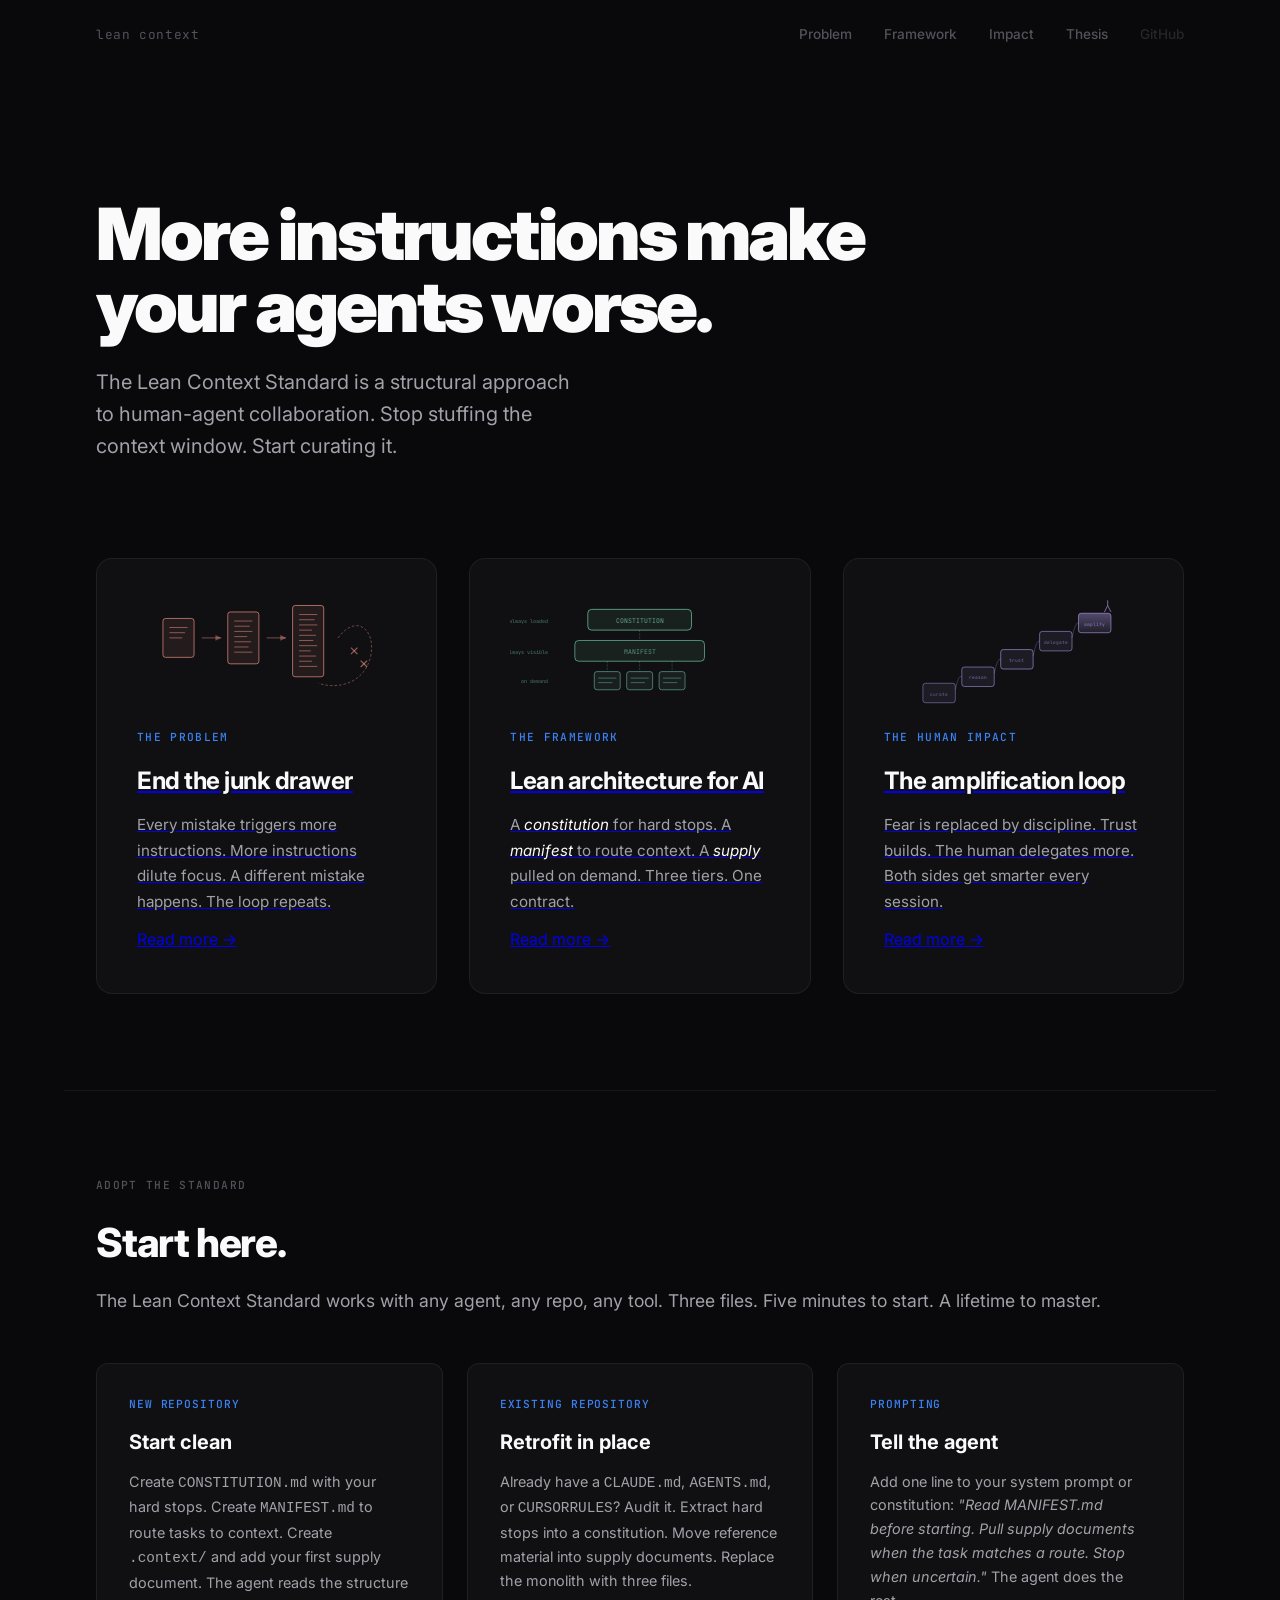
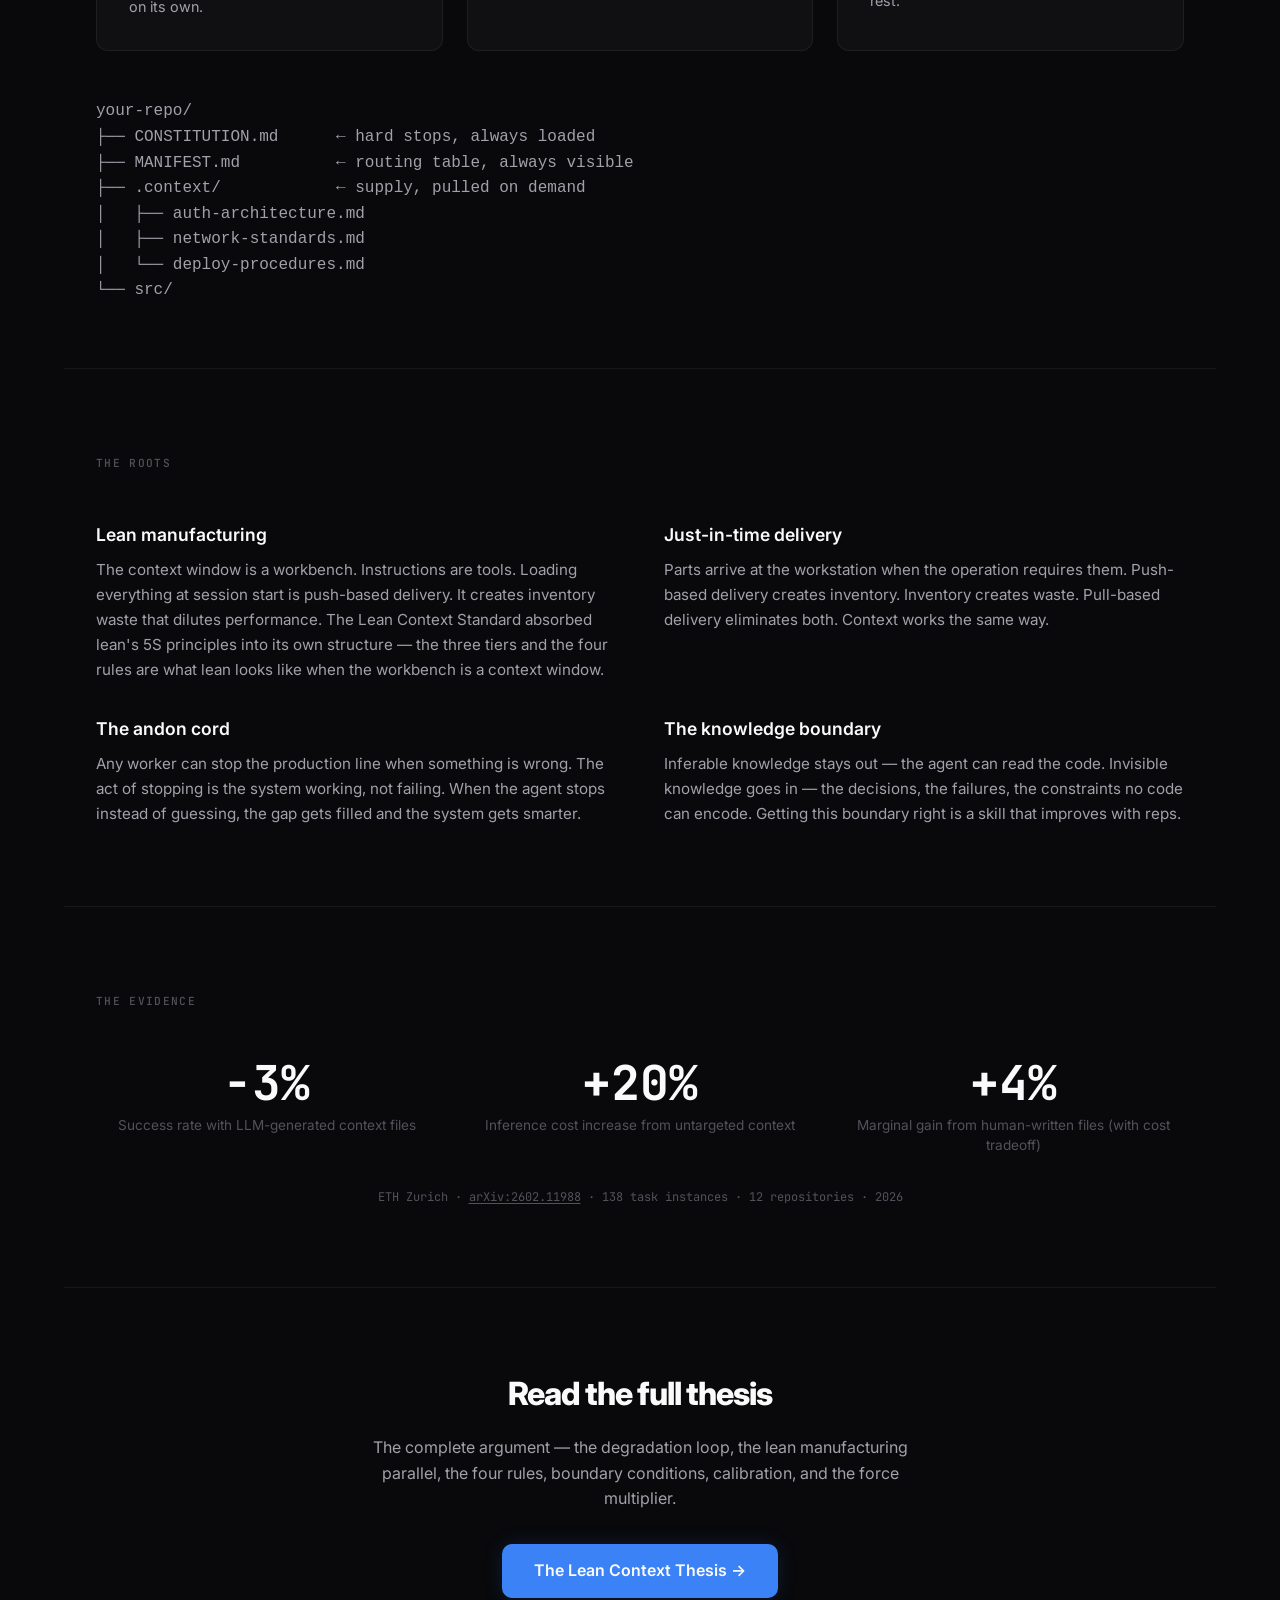
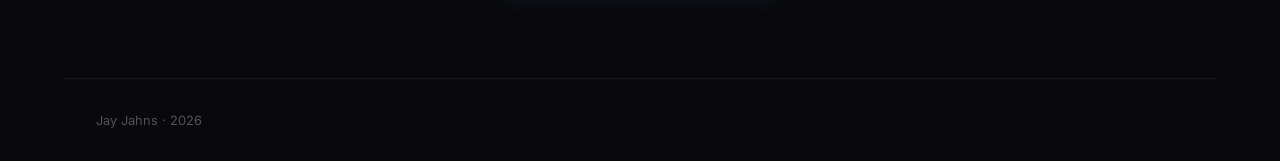
==== commit 38f70008: "Brighten SVGs, absorb 5S into our structure, kill 'five disciplines' - Brighten all SVG graphics: bu" ====
--- a/index.html
+++ b/index.html
@@ -3,9 +3,9 @@
 <head>
   <meta charset="utf-8">
   <meta name="viewport" content="width=device-width, initial-scale=1">
-  <title>Lean Context</title>
-  <meta name="description" content="More instructions make your agents worse. The Lean Context Thesis is a structural approach to human-agent collaboration.">
-  <meta property="og:title" content="The Lean Context Thesis">
+  <title>The Lean Context Standard</title>
+  <meta name="description" content="More instructions make your agents worse. The Lean Context Standard is a structural approach to human-agent collaboration.">
+  <meta property="og:title" content="The Lean Context Standard">
   <meta property="og:description" content="More instructions make your agents worse. Stop stuffing context. Start curating it.">
   <meta property="og:type" content="website">
   <link rel="stylesheet" href="css/style.css">
@@ -14,63 +14,185 @@
   <nav class="nav">
     <a href="./" class="nav-logo">lean context</a>
     <div class="nav-links">
-      <a href="thesis/">Full thesis</a>
+      <a href="problem/">Problem</a>
+      <a href="framework/">Framework</a>
+      <a href="impact/">Impact</a>
+      <a href="thesis/">Thesis</a>
       <a href="https://github.com/jjahns/leancontext.dev" class="ext">GitHub</a>
     </div>
   </nav>
 
   <section class="hero">
     <h1>More instructions make your agents worse.</h1>
-    <p class="hero-sub">The Lean Context Thesis is a structural approach to human-agent collaboration. Stop stuffing the context window. Start curating it.</p>
+    <p class="hero-sub">The Lean Context Standard is a structural approach to human-agent collaboration. Stop stuffing the context window. Start curating it.</p>
   </section>
 
   <!-- ── THE THREE PILLARS ── -->
   <section class="pillars">
-    <div class="pillar">
-      <span class="pillar-tag">the problem</span>
-      <h2>End the junk drawer</h2>
-      <p>Every mistake triggers more instructions. More instructions dilute focus. A different mistake happens. The loop repeats.</p>
-      <p>This is the <em>degradation loop</em> — the default trajectory of every project that manages agent context through accumulation rather than curation. Adding rules feels like safety. It is the opposite.</p>
-    </div>
-    <div class="pillar">
-      <span class="pillar-tag">the framework</span>
-      <h2>Lean architecture for AI</h2>
-      <p>Treat the context window like a factory workbench. Only what the current operation needs. Everything else is inventory waste.</p>
-      <p>A <em>constitution</em> for hard stops. A <em>manifest</em> to route context. A <em>supply</em> pulled on demand. The agent shows its work. The human can trace every decision.</p>
-    </div>
-    <div class="pillar">
-      <span class="pillar-tag">the human impact</span>
-      <h2>The amplification loop</h2>
-      <p>When the agent stops instead of guessing, the gap gets filled. The system improves. Trust builds. The human delegates more. Both sides get smarter.</p>
-      <p>Fear is replaced by discipline. Sessions end clean. Context lives in the repo — not the conversation. <em>The system remembers so the agent doesn't have to.</em></p>
-    </div>
-  </section>
-
-  <!-- ── HOW IT WORKS ── -->
+    <a href="problem/" class="pillar-link">
+      <div class="pillar">
+        <div class="pillar-illustration pillar-illustration--problem">
+          <svg viewBox="0 0 400 180" xmlns="http://www.w3.org/2000/svg">
+            <!-- Degradation loop: stacking rectangles getting more chaotic -->
+            <defs>
+              <linearGradient id="coral-fade" x1="0" y1="0" x2="0" y2="1">
+                <stop offset="0%" stop-color="#ff9b8e" stop-opacity="0.3"/>
+                <stop offset="100%" stop-color="#ff9b8e" stop-opacity="0.05"/>
+              </linearGradient>
+            </defs>
+            <!-- Clean document -->
+            <rect x="40" y="30" width="48" height="60" rx="4" fill="#ff9b8e" fill-opacity="0.08" stroke="#ff9b8e" stroke-opacity="0.65" stroke-width="1.5"/>
+            <line x1="50" y1="44" x2="78" y2="44" stroke="#ff9b8e" stroke-opacity="0.5" stroke-width="1.5"/>
+            <line x1="50" y1="52" x2="74" y2="52" stroke="#ff9b8e" stroke-opacity="0.5" stroke-width="1.5"/>
+            <line x1="50" y1="60" x2="70" y2="60" stroke="#ff9b8e" stroke-opacity="0.5" stroke-width="1.5"/>
+            <!-- Arrow -->
+            <path d="M100 60 L130 60" stroke="#ff9b8e" stroke-opacity="0.45" stroke-width="1.5" fill="none" marker-end="url(#arrow-coral)"/>
+            <defs><marker id="arrow-coral" viewBox="0 0 6 6" refX="6" refY="3" markerWidth="6" markerHeight="6" orient="auto"><path d="M0,0 L6,3 L0,6" fill="#ff9b8e" fill-opacity="0.4"/></marker></defs>
+            <!-- Bloated document -->
+            <rect x="140" y="20" width="48" height="80" rx="4" fill="#ff9b8e" fill-opacity="0.08" stroke="#ff9b8e" stroke-opacity="0.65" stroke-width="1.5"/>
+            <line x1="150" y1="34" x2="178" y2="34" stroke="#ff9b8e" stroke-opacity="0.5" stroke-width="1.5"/>
+            <line x1="150" y1="42" x2="174" y2="42" stroke="#ff9b8e" stroke-opacity="0.5" stroke-width="1.5"/>
+            <line x1="150" y1="50" x2="178" y2="50" stroke="#ff9b8e" stroke-opacity="0.5" stroke-width="1.5"/>
+            <line x1="150" y1="58" x2="170" y2="58" stroke="#ff9b8e" stroke-opacity="0.5" stroke-width="1.5"/>
+            <line x1="150" y1="66" x2="176" y2="66" stroke="#ff9b8e" stroke-opacity="0.5" stroke-width="1.5"/>
+            <line x1="150" y1="74" x2="172" y2="74" stroke="#ff9b8e" stroke-opacity="0.5" stroke-width="1.5"/>
+            <line x1="150" y1="82" x2="178" y2="82" stroke="#ff9b8e" stroke-opacity="0.5" stroke-width="1.5"/>
+            <!-- Arrow -->
+            <path d="M200 60 L230 60" stroke="#ff9b8e" stroke-opacity="0.45" stroke-width="1.5" fill="none" marker-end="url(#arrow-coral)"/>
+            <!-- Chaos document -->
+            <rect x="240" y="10" width="48" height="110" rx="4" fill="#ff9b8e" fill-opacity="0.08" stroke="#ff9b8e" stroke-opacity="0.65" stroke-width="1.5"/>
+            <line x1="250" y1="24" x2="278" y2="24" stroke="#ff9b8e" stroke-opacity="0.5" stroke-width="1.5"/>
+            <line x1="250" y1="32" x2="274" y2="32" stroke="#ff9b8e" stroke-opacity="0.5" stroke-width="1.5"/>
+            <line x1="250" y1="40" x2="278" y2="40" stroke="#ff9b8e" stroke-opacity="0.5" stroke-width="1.5"/>
+            <line x1="250" y1="48" x2="270" y2="48" stroke="#ff9b8e" stroke-opacity="0.5" stroke-width="1.5"/>
+            <line x1="250" y1="56" x2="276" y2="56" stroke="#ff9b8e" stroke-opacity="0.5" stroke-width="1.5"/>
+            <line x1="250" y1="64" x2="272" y2="64" stroke="#ff9b8e" stroke-opacity="0.5" stroke-width="1.5"/>
+            <line x1="250" y1="72" x2="278" y2="72" stroke="#ff9b8e" stroke-opacity="0.5" stroke-width="1.5"/>
+            <line x1="250" y1="80" x2="268" y2="80" stroke="#ff9b8e" stroke-opacity="0.5" stroke-width="1.5"/>
+            <line x1="250" y1="88" x2="276" y2="88" stroke="#ff9b8e" stroke-opacity="0.5" stroke-width="1.5"/>
+            <line x1="250" y1="96" x2="270" y2="96" stroke="#ff9b8e" stroke-opacity="0.5" stroke-width="1.5"/>
+            <line x1="250" y1="104" x2="278" y2="104" stroke="#ff9b8e" stroke-opacity="0.5" stroke-width="1.5"/>
+            <!-- Circular arrow: the loop -->
+            <path d="M310 60 C340 20, 370 50, 360 90 C350 130, 310 140, 280 130" stroke="#ff9b8e" stroke-opacity="0.4" stroke-width="1.5" fill="none" stroke-dasharray="4 3"/>
+            <!-- X marks -->
+            <g stroke="#ff9b8e" stroke-opacity="0.55" stroke-width="2">
+              <line x1="330" y1="75" x2="340" y2="85"/>
+              <line x1="340" y1="75" x2="330" y2="85"/>
+              <line x1="345" y1="95" x2="355" y2="105"/>
+              <line x1="355" y1="95" x2="345" y2="105"/>
+            </g>
+          </svg>
+        </div>
+        <span class="pillar-tag pillar-tag--problem">the problem</span>
+        <h2>End the junk drawer</h2>
+        <p>Every mistake triggers more instructions. More instructions dilute focus. A different mistake happens. The loop repeats.</p>
+        <div class="pillar-cta pillar-cta--problem">Read more <span aria-hidden="true">&rarr;</span></div>
+      </div>
+    </a>
+    <a href="framework/" class="pillar-link">
+      <div class="pillar">
+        <div class="pillar-illustration pillar-illustration--framework">
+          <svg viewBox="0 0 400 180" xmlns="http://www.w3.org/2000/svg">
+            <!-- Three-tier architecture: constitution / manifest / supply -->
+            <!-- Constitution tier -->
+            <rect x="120" y="16" width="160" height="32" rx="6" fill="#7edcb5" fill-opacity="0.08" stroke="#7edcb5" stroke-opacity="0.65" stroke-width="1.5"/>
+            <text x="200" y="37" text-anchor="middle" font-family="'JetBrains Mono', monospace" font-size="10" fill="#7edcb5" fill-opacity="0.7">CONSTITUTION</text>
+            <!-- Manifest tier -->
+            <rect x="100" y="64" width="200" height="32" rx="6" fill="#7edcb5" fill-opacity="0.08" stroke="#7edcb5" stroke-opacity="0.6" stroke-width="1.5"/>
+            <text x="200" y="85" text-anchor="middle" font-family="'JetBrains Mono', monospace" font-size="10" fill="#7edcb5" fill-opacity="0.6">MANIFEST</text>
+            <!-- Connection lines -->
+            <line x1="200" y1="48" x2="200" y2="64" stroke="#7edcb5" stroke-opacity="0.4" stroke-width="1" stroke-dasharray="3 2"/>
+            <!-- Supply tier: scattered docs -->
+            <line x1="150" y1="96" x2="150" y2="112" stroke="#7edcb5" stroke-opacity="0.4" stroke-width="1" stroke-dasharray="3 2"/>
+            <line x1="200" y1="96" x2="200" y2="112" stroke="#7edcb5" stroke-opacity="0.4" stroke-width="1" stroke-dasharray="3 2"/>
+            <line x1="250" y1="96" x2="250" y2="112" stroke="#7edcb5" stroke-opacity="0.4" stroke-width="1" stroke-dasharray="3 2"/>
+            <rect x="130" y="112" width="40" height="28" rx="4" fill="#7edcb5" fill-opacity="0.08" stroke="#7edcb5" stroke-opacity="0.5" stroke-width="1.5"/>
+            <line x1="136" y1="122" x2="164" y2="122" stroke="#7edcb5" stroke-opacity="0.4" stroke-width="1.5"/>
+            <line x1="136" y1="129" x2="158" y2="129" stroke="#7edcb5" stroke-opacity="0.4" stroke-width="1.5"/>
+            <rect x="180" y="112" width="40" height="28" rx="4" fill="#7edcb5" fill-opacity="0.08" stroke="#7edcb5" stroke-opacity="0.5" stroke-width="1.5"/>
+            <line x1="186" y1="122" x2="214" y2="122" stroke="#7edcb5" stroke-opacity="0.4" stroke-width="1.5"/>
+            <line x1="186" y1="129" x2="208" y2="129" stroke="#7edcb5" stroke-opacity="0.4" stroke-width="1.5"/>
+            <rect x="230" y="112" width="40" height="28" rx="4" fill="#7edcb5" fill-opacity="0.08" stroke="#7edcb5" stroke-opacity="0.5" stroke-width="1.5"/>
+            <line x1="236" y1="122" x2="264" y2="122" stroke="#7edcb5" stroke-opacity="0.4" stroke-width="1.5"/>
+            <line x1="236" y1="129" x2="258" y2="129" stroke="#7edcb5" stroke-opacity="0.4" stroke-width="1.5"/>
+            <!-- Labels -->
+            <text x="58" y="37" text-anchor="end" font-family="'JetBrains Mono', monospace" font-size="8" fill="#7edcb5" fill-opacity="0.5">always loaded</text>
+            <text x="58" y="85" text-anchor="end" font-family="'JetBrains Mono', monospace" font-size="8" fill="#7edcb5" fill-opacity="0.5">always visible</text>
+            <text x="58" y="130" text-anchor="end" font-family="'JetBrains Mono', monospace" font-size="8" fill="#7edcb5" fill-opacity="0.5">on demand</text>
+          </svg>
+        </div>
+        <span class="pillar-tag pillar-tag--framework">the framework</span>
+        <h2>Lean architecture for AI</h2>
+        <p>A <em>constitution</em> for hard stops. A <em>manifest</em> to route context. A <em>supply</em> pulled on demand. Three tiers. One contract.</p>
+        <div class="pillar-cta pillar-cta--framework">Read more <span aria-hidden="true">&rarr;</span></div>
+      </div>
+    </a>
+    <a href="impact/" class="pillar-link">
+      <div class="pillar">
+        <div class="pillar-illustration pillar-illustration--impact">
+          <svg viewBox="0 0 400 180" xmlns="http://www.w3.org/2000/svg">
+            <!-- Amplification loop: upward spiral -->
+            <defs>
+              <linearGradient id="violet-up" x1="0" y1="1" x2="0" y2="0">
+                <stop offset="0%" stop-color="#b4a0f4" stop-opacity="0.1"/>
+                <stop offset="100%" stop-color="#b4a0f4" stop-opacity="0.4"/>
+              </linearGradient>
+            </defs>
+            <!-- Rising steps -->
+            <rect x="60" y="130" width="50" height="30" rx="4" fill="#b4a0f4" fill-opacity="0.08" stroke="#b4a0f4" stroke-opacity="0.45" stroke-width="1.5"/>
+            <rect x="120" y="105" width="50" height="30" rx="4" fill="#b4a0f4" fill-opacity="0.08" stroke="#b4a0f4" stroke-opacity="0.55" stroke-width="1.5"/>
+            <rect x="180" y="78" width="50" height="30" rx="4" fill="#b4a0f4" fill-opacity="0.08" stroke="#b4a0f4" stroke-opacity="0.6" stroke-width="1.5"/>
+            <rect x="240" y="50" width="50" height="30" rx="4" fill="#b4a0f4" fill-opacity="0.08" stroke="#b4a0f4" stroke-opacity="0.55" stroke-width="1.5"/>
+            <rect x="300" y="22" width="50" height="30" rx="4" fill="url(#violet-up)" stroke="#b4a0f4" stroke-opacity="0.6" stroke-width="1.5"/>
+            <!-- Connecting arcs -->
+            <path d="M110 140 Q 115 115, 120 120" stroke="#b4a0f4" stroke-opacity="0.4" stroke-width="1" fill="none"/>
+            <path d="M170 115 Q 175 90, 180 93" stroke="#b4a0f4" stroke-opacity="0.4" stroke-width="1" fill="none"/>
+            <path d="M230 88 Q 235 63, 240 65" stroke="#b4a0f4" stroke-opacity="0.4" stroke-width="1" fill="none"/>
+            <path d="M290 60 Q 295 35, 300 37" stroke="#b4a0f4" stroke-opacity="0.4" stroke-width="1" fill="none"/>
+            <!-- Labels inside steps -->
+            <text x="85" y="149" text-anchor="middle" font-family="'JetBrains Mono', monospace" font-size="7" fill="#b4a0f4" fill-opacity="0.55">curate</text>
+            <text x="145" y="124" text-anchor="middle" font-family="'JetBrains Mono', monospace" font-size="7" fill="#b4a0f4" fill-opacity="0.65">reason</text>
+            <text x="205" y="97" text-anchor="middle" font-family="'JetBrains Mono', monospace" font-size="7" fill="#b4a0f4" fill-opacity="0.65">trust</text>
+            <text x="265" y="69" text-anchor="middle" font-family="'JetBrains Mono', monospace" font-size="7" fill="#b4a0f4" fill-opacity="0.6">delegate</text>
+            <text x="325" y="41" text-anchor="middle" font-family="'JetBrains Mono', monospace" font-size="7" fill="#b4a0f4" fill-opacity="0.7">amplify</text>
+            <!-- Upward arrow -->
+            <path d="M340 20 L345 10 L350 20" stroke="#b4a0f4" stroke-opacity="0.65" stroke-width="1.5" fill="none"/>
+            <line x1="345" y1="10" x2="345" y2="2" stroke="#b4a0f4" stroke-opacity="0.65" stroke-width="1.5"/>
+          </svg>
+        </div>
+        <span class="pillar-tag pillar-tag--impact">the human impact</span>
+        <h2>The amplification loop</h2>
+        <p>Fear is replaced by discipline. Trust builds. The human delegates more. Both sides get smarter every session.</p>
+        <div class="pillar-cta pillar-cta--impact">Read more <span aria-hidden="true">&rarr;</span></div>
+      </div>
+    </a>
+  </section>
+
+  <!-- ── ADOPT THE STANDARD ── -->
   <section class="how">
     <div class="how-header">
-      <span class="section-tag">how it works</span>
-      <h2>The spine pattern</h2>
-      <p>Every repository gets the same structural skeleton. Three tiers. One contract.</p>
+      <span class="section-tag">adopt the standard</span>
+      <h2>Start here.</h2>
+      <p>The Lean Context Standard works with any agent, any repo, any tool. Three files. Five minutes to start. A lifetime to master.</p>
     </div>
     <div class="tier-grid">
       <div class="tier">
-        <div class="tier-label">Always loaded</div>
-        <h3>Constitution</h3>
-        <p>Hard stops only. If the agent misses it once, the damage is irreversible. 30–50 lines. Every line load-bearing. The constitution is not a journal — it is a checklist for operating on production.</p>
+        <div class="tier-label">New repository</div>
+        <h3>Start clean</h3>
+        <p>Create <code>CONSTITUTION.md</code> with your hard stops. Create <code>MANIFEST.md</code> to route tasks to context. Create <code>.context/</code> and add your first supply document. The agent reads the structure on its own.</p>
       </div>
       <div class="tier">
-        <div class="tier-label">Always visible</div>
-        <h3>Manifest</h3>
-        <p>A routing table that maps tasks to supply documents. The agent sees what context exists without holding any of it. Shadow board for the workbench. 10–15 lines.</p>
+        <div class="tier-label">Existing repository</div>
+        <h3>Retrofit in place</h3>
+        <p>Already have a <code>CLAUDE.md</code>, <code>AGENTS.md</code>, or <code>CURSORRULES</code>? Audit it. Extract hard stops into a constitution. Move reference material into supply documents. Replace the monolith with three files.</p>
       </div>
       <div class="tier">
-        <div class="tier-label">Pulled on demand</div>
-        <h3>Supply</h3>
-        <p>One topic per document. Only invisible knowledge — the things the agent could never discover from code alone. Named by retrieval key. Loaded when earned.</p>
-      </div>
-    </div>
-    <div class="spine-tree">
+        <div class="tier-label">Prompting</div>
+        <h3>Tell the agent</h3>
+        <p>Add one line to your system prompt or constitution: <em>"Read MANIFEST.md before starting. Pull supply documents when the task matches a route. Stop when uncertain."</em> The agent does the rest.</p>
+      </div>
+    </div>
+    <div class="repo-tree">
       <pre><code>your-repo/
 ├── CONSTITUTION.md      ← hard stops, always loaded
 ├── MANIFEST.md          ← routing table, always visible
@@ -82,25 +204,25 @@
     </div>
   </section>
 
-  <!-- ── KEY PRINCIPLES ── -->
+  <!-- ── THE ROOTS ── -->
   <section class="principles">
-    <span class="section-tag">principles</span>
+    <span class="section-tag">the roots</span>
     <div class="principle-grid">
       <div class="principle">
-        <h3>Andon rule</h3>
-        <p>Stop when uncertain. Surface what is missing. Help fill the gap. The system gets smarter every time the agent stops instead of guessing.</p>
-      </div>
-      <div class="principle">
-        <h3>Session discipline</h3>
-        <p>One task. One session. Clean workbench. Problem solved or gap filled — the session ends. Context lives in the repo, not the conversation history.</p>
-      </div>
-      <div class="principle">
-        <h3>Knowledge boundary</h3>
-        <p>Inferable knowledge stays out. The agent can read the code. Invisible knowledge goes in — the decisions, the failures, the constraints no code can encode.</p>
-      </div>
-      <div class="principle">
-        <h3>Context compaction</h3>
-        <p>The human maintains the system between sessions. Demote, prune, validate. Sacred is the enemy of lean. If the agent never needs runtime compression, the system is working.</p>
+        <h3>Lean manufacturing</h3>
+        <p>The context window is a workbench. Instructions are tools. Loading everything at session start is push-based delivery. It creates inventory waste that dilutes performance. The Lean Context Standard absorbed lean's 5S principles into its own structure &mdash; the three tiers and the four rules are what lean looks like when the workbench is a context window.</p>
+      </div>
+      <div class="principle">
+        <h3>Just-in-time delivery</h3>
+        <p>Parts arrive at the workstation when the operation requires them. Push-based delivery creates inventory. Inventory creates waste. Pull-based delivery eliminates both. Context works the same way.</p>
+      </div>
+      <div class="principle">
+        <h3>The andon cord</h3>
+        <p>Any worker can stop the production line when something is wrong. The act of stopping is the system working, not failing. When the agent stops instead of guessing, the gap gets filled and the system gets smarter.</p>
+      </div>
+      <div class="principle">
+        <h3>The knowledge boundary</h3>
+        <p>Inferable knowledge stays out &mdash; the agent can read the code. Invisible knowledge goes in &mdash; the decisions, the failures, the constraints no code can encode. Getting this boundary right is a skill that improves with reps.</p>
       </div>
     </div>
   </section>
@@ -110,7 +232,7 @@
     <span class="section-tag">the evidence</span>
     <div class="stat-row">
       <div class="stat">
-        <div class="stat-number">−3%</div>
+        <div class="stat-number">&minus;3%</div>
         <div class="stat-label">Success rate with LLM-generated context files</div>
       </div>
       <div class="stat">
@@ -128,8 +250,8 @@
   <!-- ── CTA ── -->
   <section class="cta">
     <h2>Read the full thesis</h2>
-    <p>The complete argument — the degradation loop, the lean manufacturing parallel, the four rules, boundary conditions, calibration, and the force multiplier.</p>
-    <a href="thesis/" class="cta-button">The Lean Context Thesis →</a>
+    <p>The complete argument &mdash; the degradation loop, the lean manufacturing parallel, the four rules, boundary conditions, calibration, and the force multiplier.</p>
+    <a href="thesis/" class="cta-button">The Lean Context Thesis &rarr;</a>
   </section>
 
   <footer class="footer">
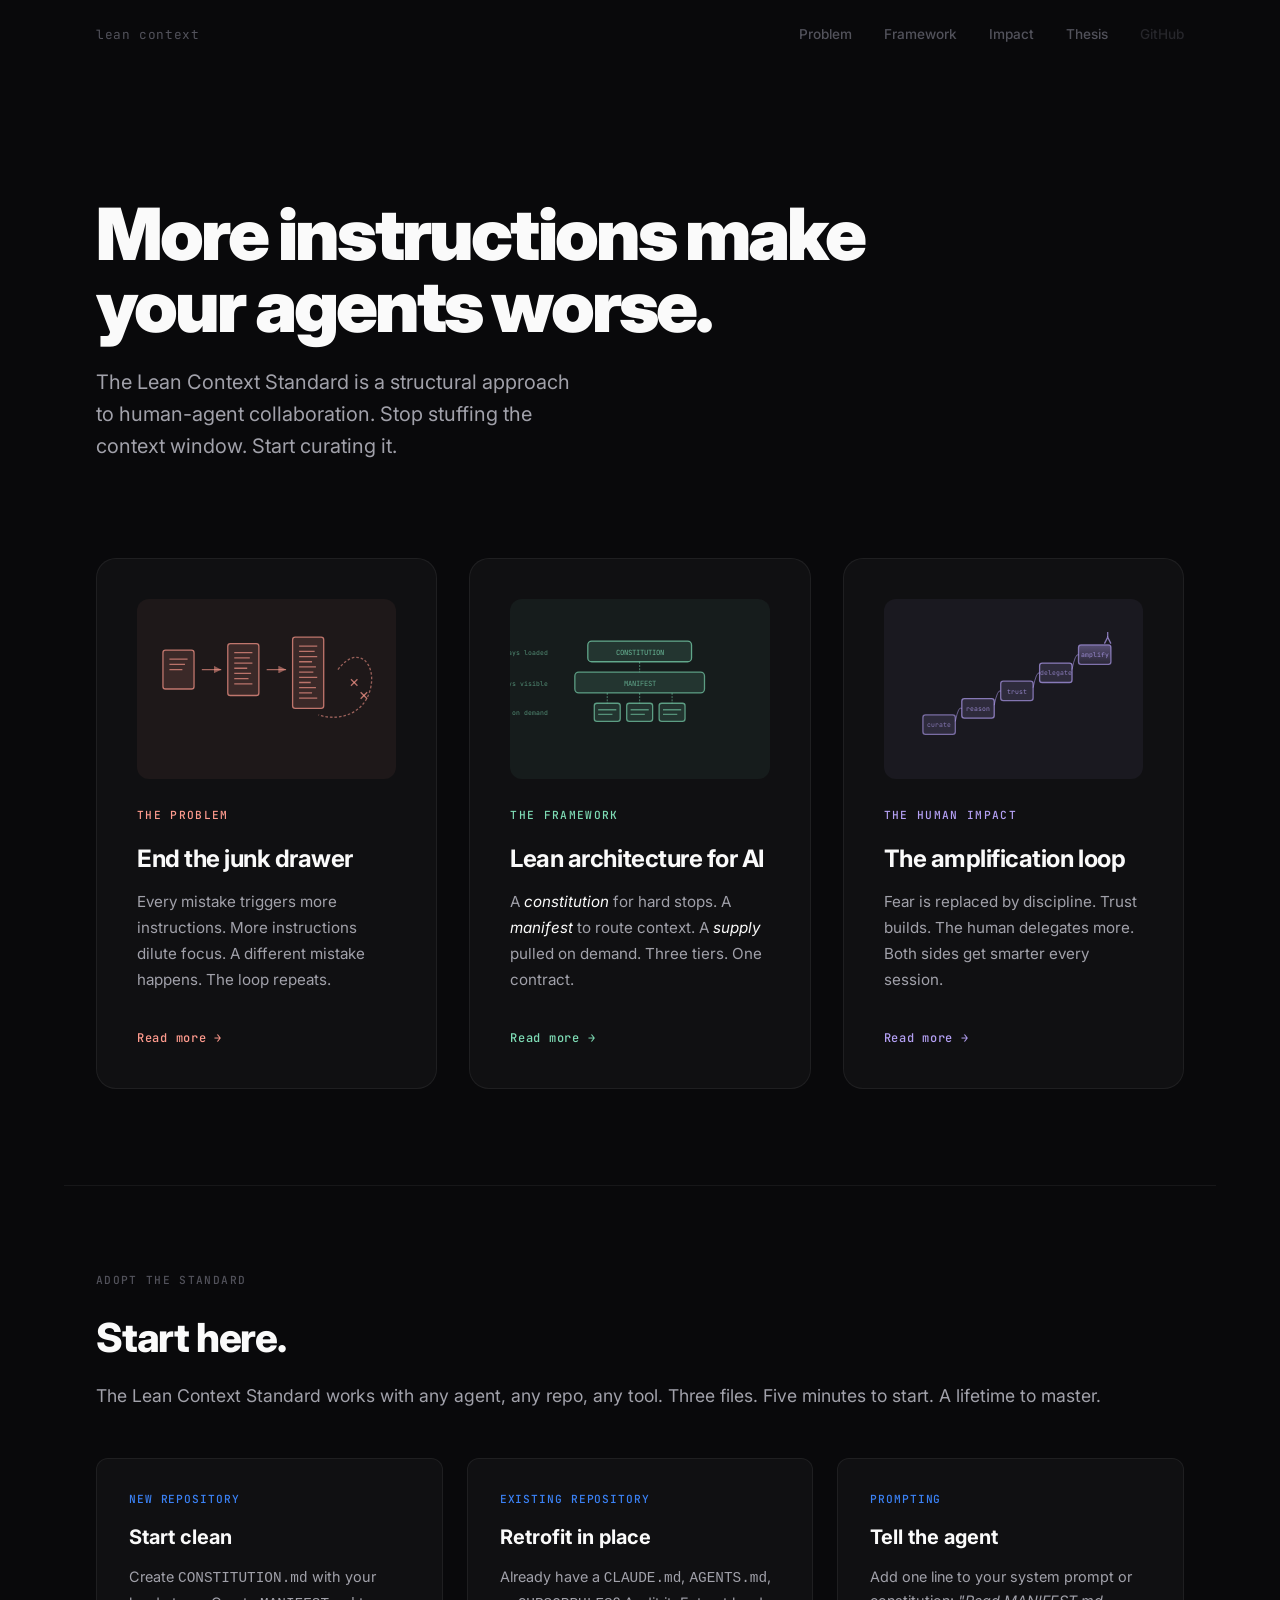
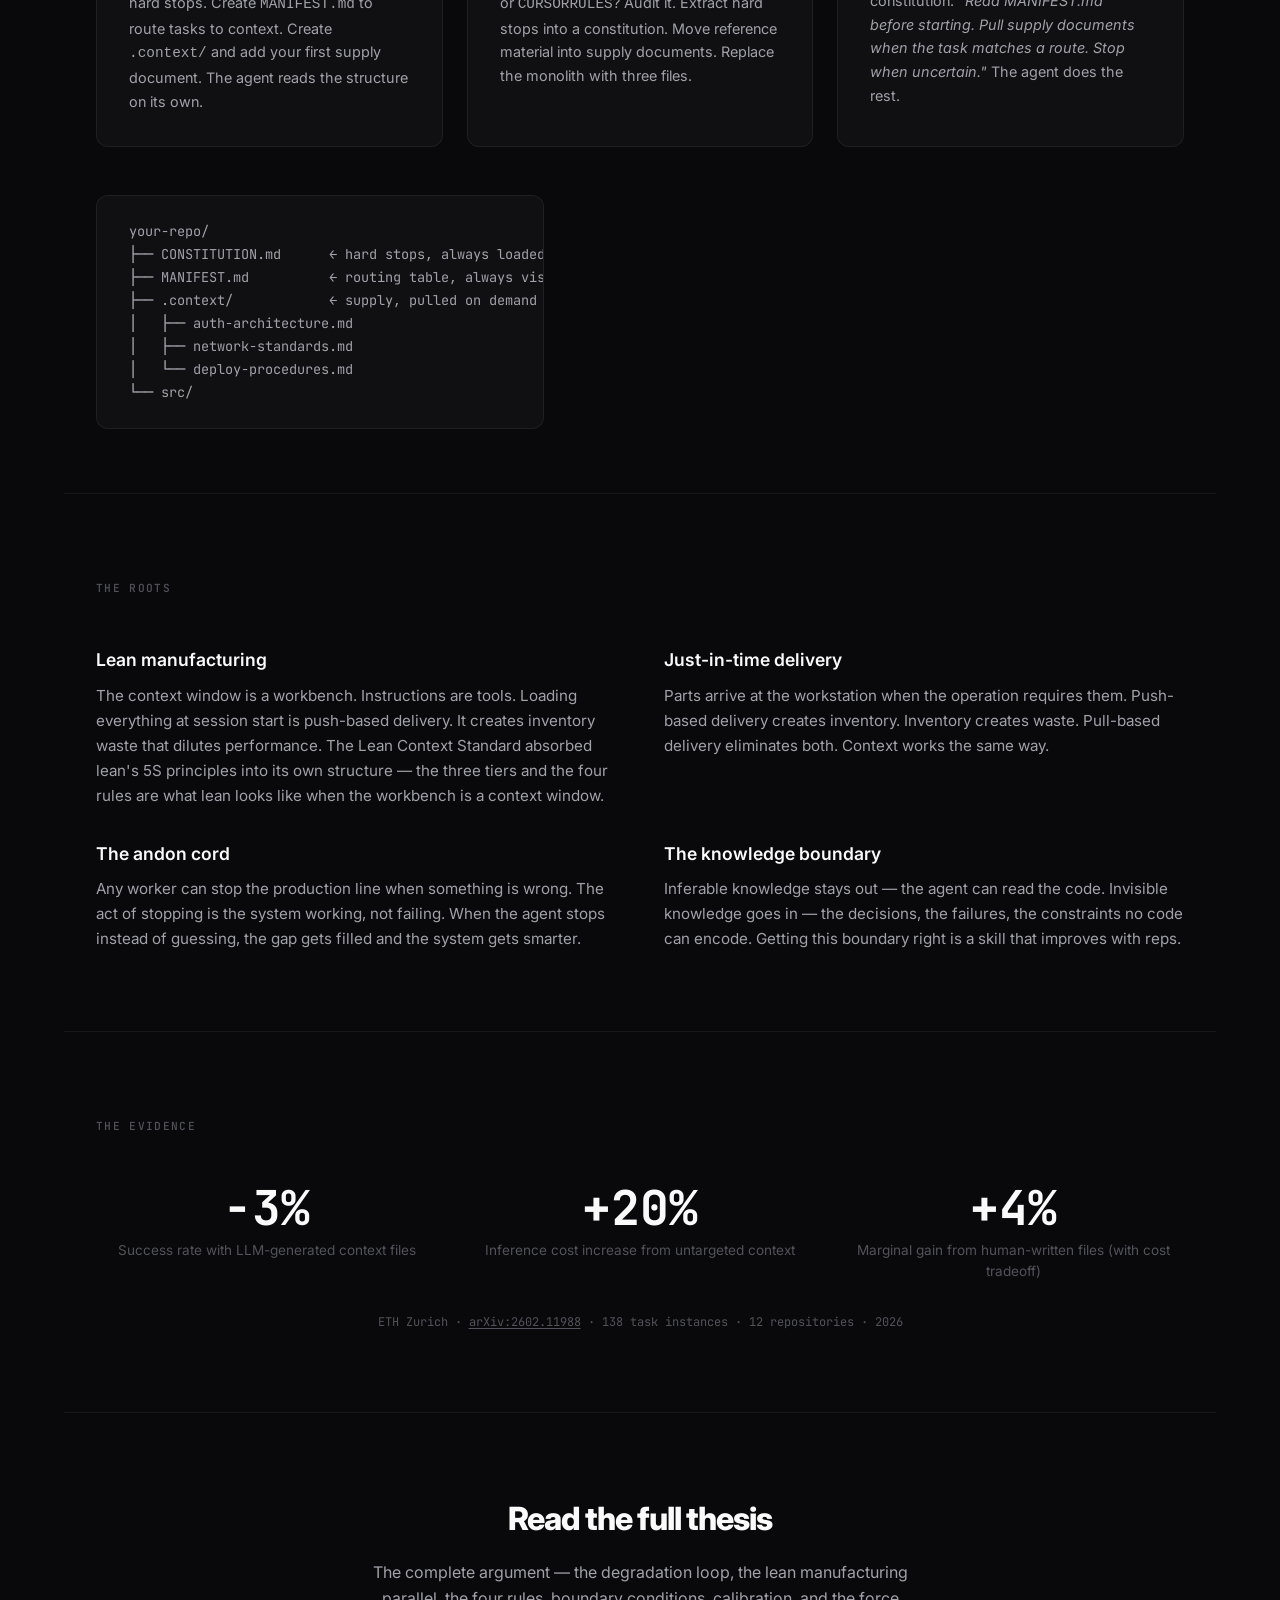
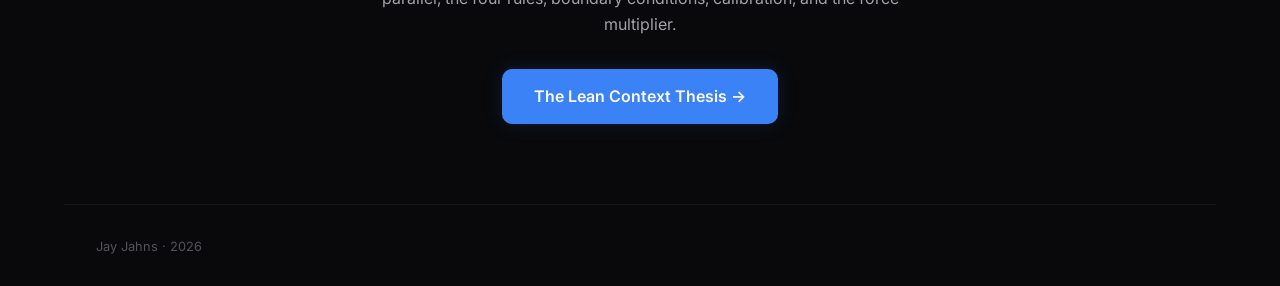
==== commit 031945bd: "Fix thesis 5-rule visual bug, brighten all SVGs significantly - Thesis: 'The legibility of pull' cha" ====
--- a/index.html
+++ b/index.html
@@ -41,41 +41,41 @@
               </linearGradient>
             </defs>
             <!-- Clean document -->
-            <rect x="40" y="30" width="48" height="60" rx="4" fill="#ff9b8e" fill-opacity="0.08" stroke="#ff9b8e" stroke-opacity="0.65" stroke-width="1.5"/>
-            <line x1="50" y1="44" x2="78" y2="44" stroke="#ff9b8e" stroke-opacity="0.5" stroke-width="1.5"/>
-            <line x1="50" y1="52" x2="74" y2="52" stroke="#ff9b8e" stroke-opacity="0.5" stroke-width="1.5"/>
-            <line x1="50" y1="60" x2="70" y2="60" stroke="#ff9b8e" stroke-opacity="0.5" stroke-width="1.5"/>
+            <rect x="40" y="30" width="48" height="60" rx="4" fill="#ff9b8e" fill-opacity="0.13" stroke="#ff9b8e" stroke-opacity="0.7" stroke-width="2"/>
+            <line x1="50" y1="44" x2="78" y2="44" stroke="#ff9b8e" stroke-opacity="0.65" stroke-width="2"/>
+            <line x1="50" y1="52" x2="74" y2="52" stroke="#ff9b8e" stroke-opacity="0.65" stroke-width="2"/>
+            <line x1="50" y1="60" x2="70" y2="60" stroke="#ff9b8e" stroke-opacity="0.65" stroke-width="2"/>
             <!-- Arrow -->
-            <path d="M100 60 L130 60" stroke="#ff9b8e" stroke-opacity="0.45" stroke-width="1.5" fill="none" marker-end="url(#arrow-coral)"/>
-            <defs><marker id="arrow-coral" viewBox="0 0 6 6" refX="6" refY="3" markerWidth="6" markerHeight="6" orient="auto"><path d="M0,0 L6,3 L0,6" fill="#ff9b8e" fill-opacity="0.4"/></marker></defs>
+            <path d="M100 60 L130 60" stroke="#ff9b8e" stroke-opacity="0.6" stroke-width="2" fill="none" marker-end="url(#arrow-coral)"/>
+            <defs><marker id="arrow-coral" viewBox="0 0 6 6" refX="6" refY="3" markerWidth="6" markerHeight="6" orient="auto"><path d="M0,0 L6,3 L0,6" fill="#ff9b8e" fill-opacity="0.5"/></marker></defs>
             <!-- Bloated document -->
-            <rect x="140" y="20" width="48" height="80" rx="4" fill="#ff9b8e" fill-opacity="0.08" stroke="#ff9b8e" stroke-opacity="0.65" stroke-width="1.5"/>
-            <line x1="150" y1="34" x2="178" y2="34" stroke="#ff9b8e" stroke-opacity="0.5" stroke-width="1.5"/>
-            <line x1="150" y1="42" x2="174" y2="42" stroke="#ff9b8e" stroke-opacity="0.5" stroke-width="1.5"/>
-            <line x1="150" y1="50" x2="178" y2="50" stroke="#ff9b8e" stroke-opacity="0.5" stroke-width="1.5"/>
-            <line x1="150" y1="58" x2="170" y2="58" stroke="#ff9b8e" stroke-opacity="0.5" stroke-width="1.5"/>
-            <line x1="150" y1="66" x2="176" y2="66" stroke="#ff9b8e" stroke-opacity="0.5" stroke-width="1.5"/>
-            <line x1="150" y1="74" x2="172" y2="74" stroke="#ff9b8e" stroke-opacity="0.5" stroke-width="1.5"/>
-            <line x1="150" y1="82" x2="178" y2="82" stroke="#ff9b8e" stroke-opacity="0.5" stroke-width="1.5"/>
+            <rect x="140" y="20" width="48" height="80" rx="4" fill="#ff9b8e" fill-opacity="0.13" stroke="#ff9b8e" stroke-opacity="0.7" stroke-width="2"/>
+            <line x1="150" y1="34" x2="178" y2="34" stroke="#ff9b8e" stroke-opacity="0.65" stroke-width="2"/>
+            <line x1="150" y1="42" x2="174" y2="42" stroke="#ff9b8e" stroke-opacity="0.65" stroke-width="2"/>
+            <line x1="150" y1="50" x2="178" y2="50" stroke="#ff9b8e" stroke-opacity="0.65" stroke-width="2"/>
+            <line x1="150" y1="58" x2="170" y2="58" stroke="#ff9b8e" stroke-opacity="0.65" stroke-width="2"/>
+            <line x1="150" y1="66" x2="176" y2="66" stroke="#ff9b8e" stroke-opacity="0.65" stroke-width="2"/>
+            <line x1="150" y1="74" x2="172" y2="74" stroke="#ff9b8e" stroke-opacity="0.65" stroke-width="2"/>
+            <line x1="150" y1="82" x2="178" y2="82" stroke="#ff9b8e" stroke-opacity="0.65" stroke-width="2"/>
             <!-- Arrow -->
-            <path d="M200 60 L230 60" stroke="#ff9b8e" stroke-opacity="0.45" stroke-width="1.5" fill="none" marker-end="url(#arrow-coral)"/>
+            <path d="M200 60 L230 60" stroke="#ff9b8e" stroke-opacity="0.6" stroke-width="2" fill="none" marker-end="url(#arrow-coral)"/>
             <!-- Chaos document -->
-            <rect x="240" y="10" width="48" height="110" rx="4" fill="#ff9b8e" fill-opacity="0.08" stroke="#ff9b8e" stroke-opacity="0.65" stroke-width="1.5"/>
-            <line x1="250" y1="24" x2="278" y2="24" stroke="#ff9b8e" stroke-opacity="0.5" stroke-width="1.5"/>
-            <line x1="250" y1="32" x2="274" y2="32" stroke="#ff9b8e" stroke-opacity="0.5" stroke-width="1.5"/>
-            <line x1="250" y1="40" x2="278" y2="40" stroke="#ff9b8e" stroke-opacity="0.5" stroke-width="1.5"/>
-            <line x1="250" y1="48" x2="270" y2="48" stroke="#ff9b8e" stroke-opacity="0.5" stroke-width="1.5"/>
-            <line x1="250" y1="56" x2="276" y2="56" stroke="#ff9b8e" stroke-opacity="0.5" stroke-width="1.5"/>
-            <line x1="250" y1="64" x2="272" y2="64" stroke="#ff9b8e" stroke-opacity="0.5" stroke-width="1.5"/>
-            <line x1="250" y1="72" x2="278" y2="72" stroke="#ff9b8e" stroke-opacity="0.5" stroke-width="1.5"/>
-            <line x1="250" y1="80" x2="268" y2="80" stroke="#ff9b8e" stroke-opacity="0.5" stroke-width="1.5"/>
-            <line x1="250" y1="88" x2="276" y2="88" stroke="#ff9b8e" stroke-opacity="0.5" stroke-width="1.5"/>
-            <line x1="250" y1="96" x2="270" y2="96" stroke="#ff9b8e" stroke-opacity="0.5" stroke-width="1.5"/>
-            <line x1="250" y1="104" x2="278" y2="104" stroke="#ff9b8e" stroke-opacity="0.5" stroke-width="1.5"/>
+            <rect x="240" y="10" width="48" height="110" rx="4" fill="#ff9b8e" fill-opacity="0.13" stroke="#ff9b8e" stroke-opacity="0.7" stroke-width="2"/>
+            <line x1="250" y1="24" x2="278" y2="24" stroke="#ff9b8e" stroke-opacity="0.65" stroke-width="2"/>
+            <line x1="250" y1="32" x2="274" y2="32" stroke="#ff9b8e" stroke-opacity="0.65" stroke-width="2"/>
+            <line x1="250" y1="40" x2="278" y2="40" stroke="#ff9b8e" stroke-opacity="0.65" stroke-width="2"/>
+            <line x1="250" y1="48" x2="270" y2="48" stroke="#ff9b8e" stroke-opacity="0.65" stroke-width="2"/>
+            <line x1="250" y1="56" x2="276" y2="56" stroke="#ff9b8e" stroke-opacity="0.65" stroke-width="2"/>
+            <line x1="250" y1="64" x2="272" y2="64" stroke="#ff9b8e" stroke-opacity="0.65" stroke-width="2"/>
+            <line x1="250" y1="72" x2="278" y2="72" stroke="#ff9b8e" stroke-opacity="0.65" stroke-width="2"/>
+            <line x1="250" y1="80" x2="268" y2="80" stroke="#ff9b8e" stroke-opacity="0.65" stroke-width="2"/>
+            <line x1="250" y1="88" x2="276" y2="88" stroke="#ff9b8e" stroke-opacity="0.65" stroke-width="2"/>
+            <line x1="250" y1="96" x2="270" y2="96" stroke="#ff9b8e" stroke-opacity="0.65" stroke-width="2"/>
+            <line x1="250" y1="104" x2="278" y2="104" stroke="#ff9b8e" stroke-opacity="0.65" stroke-width="2"/>
             <!-- Circular arrow: the loop -->
-            <path d="M310 60 C340 20, 370 50, 360 90 C350 130, 310 140, 280 130" stroke="#ff9b8e" stroke-opacity="0.4" stroke-width="1.5" fill="none" stroke-dasharray="4 3"/>
+            <path d="M310 60 C340 20, 370 50, 360 90 C350 130, 310 140, 280 130" stroke="#ff9b8e" stroke-opacity="0.55" stroke-width="2" fill="none" stroke-dasharray="4 3"/>
             <!-- X marks -->
-            <g stroke="#ff9b8e" stroke-opacity="0.55" stroke-width="2">
+            <g stroke="#ff9b8e" stroke-opacity="0.7" stroke-width="2">
               <line x1="330" y1="75" x2="340" y2="85"/>
               <line x1="340" y1="75" x2="330" y2="85"/>
               <line x1="345" y1="95" x2="355" y2="105"/>
@@ -95,30 +95,30 @@
           <svg viewBox="0 0 400 180" xmlns="http://www.w3.org/2000/svg">
             <!-- Three-tier architecture: constitution / manifest / supply -->
             <!-- Constitution tier -->
-            <rect x="120" y="16" width="160" height="32" rx="6" fill="#7edcb5" fill-opacity="0.08" stroke="#7edcb5" stroke-opacity="0.65" stroke-width="1.5"/>
-            <text x="200" y="37" text-anchor="middle" font-family="'JetBrains Mono', monospace" font-size="10" fill="#7edcb5" fill-opacity="0.7">CONSTITUTION</text>
+            <rect x="120" y="16" width="160" height="32" rx="6" fill="#7edcb5" fill-opacity="0.13" stroke="#7edcb5" stroke-opacity="0.7" stroke-width="2"/>
+            <text x="200" y="37" text-anchor="middle" font-family="'JetBrains Mono', monospace" font-size="11" fill="#7edcb5" fill-opacity="0.78">CONSTITUTION</text>
             <!-- Manifest tier -->
-            <rect x="100" y="64" width="200" height="32" rx="6" fill="#7edcb5" fill-opacity="0.08" stroke="#7edcb5" stroke-opacity="0.6" stroke-width="1.5"/>
-            <text x="200" y="85" text-anchor="middle" font-family="'JetBrains Mono', monospace" font-size="10" fill="#7edcb5" fill-opacity="0.6">MANIFEST</text>
+            <rect x="100" y="64" width="200" height="32" rx="6" fill="#7edcb5" fill-opacity="0.13" stroke="#7edcb5" stroke-opacity="0.65" stroke-width="2"/>
+            <text x="200" y="85" text-anchor="middle" font-family="'JetBrains Mono', monospace" font-size="11" fill="#7edcb5" fill-opacity="0.68">MANIFEST</text>
             <!-- Connection lines -->
-            <line x1="200" y1="48" x2="200" y2="64" stroke="#7edcb5" stroke-opacity="0.4" stroke-width="1" stroke-dasharray="3 2"/>
+            <line x1="200" y1="48" x2="200" y2="64" stroke="#7edcb5" stroke-opacity="0.55" stroke-width="1.5" stroke-dasharray="3 2"/>
             <!-- Supply tier: scattered docs -->
-            <line x1="150" y1="96" x2="150" y2="112" stroke="#7edcb5" stroke-opacity="0.4" stroke-width="1" stroke-dasharray="3 2"/>
-            <line x1="200" y1="96" x2="200" y2="112" stroke="#7edcb5" stroke-opacity="0.4" stroke-width="1" stroke-dasharray="3 2"/>
-            <line x1="250" y1="96" x2="250" y2="112" stroke="#7edcb5" stroke-opacity="0.4" stroke-width="1" stroke-dasharray="3 2"/>
-            <rect x="130" y="112" width="40" height="28" rx="4" fill="#7edcb5" fill-opacity="0.08" stroke="#7edcb5" stroke-opacity="0.5" stroke-width="1.5"/>
-            <line x1="136" y1="122" x2="164" y2="122" stroke="#7edcb5" stroke-opacity="0.4" stroke-width="1.5"/>
-            <line x1="136" y1="129" x2="158" y2="129" stroke="#7edcb5" stroke-opacity="0.4" stroke-width="1.5"/>
-            <rect x="180" y="112" width="40" height="28" rx="4" fill="#7edcb5" fill-opacity="0.08" stroke="#7edcb5" stroke-opacity="0.5" stroke-width="1.5"/>
-            <line x1="186" y1="122" x2="214" y2="122" stroke="#7edcb5" stroke-opacity="0.4" stroke-width="1.5"/>
-            <line x1="186" y1="129" x2="208" y2="129" stroke="#7edcb5" stroke-opacity="0.4" stroke-width="1.5"/>
-            <rect x="230" y="112" width="40" height="28" rx="4" fill="#7edcb5" fill-opacity="0.08" stroke="#7edcb5" stroke-opacity="0.5" stroke-width="1.5"/>
-            <line x1="236" y1="122" x2="264" y2="122" stroke="#7edcb5" stroke-opacity="0.4" stroke-width="1.5"/>
-            <line x1="236" y1="129" x2="258" y2="129" stroke="#7edcb5" stroke-opacity="0.4" stroke-width="1.5"/>
+            <line x1="150" y1="96" x2="150" y2="112" stroke="#7edcb5" stroke-opacity="0.55" stroke-width="1.5" stroke-dasharray="3 2"/>
+            <line x1="200" y1="96" x2="200" y2="112" stroke="#7edcb5" stroke-opacity="0.55" stroke-width="1.5" stroke-dasharray="3 2"/>
+            <line x1="250" y1="96" x2="250" y2="112" stroke="#7edcb5" stroke-opacity="0.55" stroke-width="1.5" stroke-dasharray="3 2"/>
+            <rect x="130" y="112" width="40" height="28" rx="4" fill="#7edcb5" fill-opacity="0.13" stroke="#7edcb5" stroke-opacity="0.65" stroke-width="2"/>
+            <line x1="136" y1="122" x2="164" y2="122" stroke="#7edcb5" stroke-opacity="0.55" stroke-width="2"/>
+            <line x1="136" y1="129" x2="158" y2="129" stroke="#7edcb5" stroke-opacity="0.55" stroke-width="2"/>
+            <rect x="180" y="112" width="40" height="28" rx="4" fill="#7edcb5" fill-opacity="0.13" stroke="#7edcb5" stroke-opacity="0.65" stroke-width="2"/>
+            <line x1="186" y1="122" x2="214" y2="122" stroke="#7edcb5" stroke-opacity="0.55" stroke-width="2"/>
+            <line x1="186" y1="129" x2="208" y2="129" stroke="#7edcb5" stroke-opacity="0.55" stroke-width="2"/>
+            <rect x="230" y="112" width="40" height="28" rx="4" fill="#7edcb5" fill-opacity="0.13" stroke="#7edcb5" stroke-opacity="0.65" stroke-width="2"/>
+            <line x1="236" y1="122" x2="264" y2="122" stroke="#7edcb5" stroke-opacity="0.55" stroke-width="2"/>
+            <line x1="236" y1="129" x2="258" y2="129" stroke="#7edcb5" stroke-opacity="0.55" stroke-width="2"/>
             <!-- Labels -->
-            <text x="58" y="37" text-anchor="end" font-family="'JetBrains Mono', monospace" font-size="8" fill="#7edcb5" fill-opacity="0.5">always loaded</text>
-            <text x="58" y="85" text-anchor="end" font-family="'JetBrains Mono', monospace" font-size="8" fill="#7edcb5" fill-opacity="0.5">always visible</text>
-            <text x="58" y="130" text-anchor="end" font-family="'JetBrains Mono', monospace" font-size="8" fill="#7edcb5" fill-opacity="0.5">on demand</text>
+            <text x="58" y="37" text-anchor="end" font-family="'JetBrains Mono', monospace" font-size="10" fill="#7edcb5" fill-opacity="0.58">always loaded</text>
+            <text x="58" y="85" text-anchor="end" font-family="'JetBrains Mono', monospace" font-size="10" fill="#7edcb5" fill-opacity="0.58">always visible</text>
+            <text x="58" y="130" text-anchor="end" font-family="'JetBrains Mono', monospace" font-size="10" fill="#7edcb5" fill-opacity="0.58">on demand</text>
           </svg>
         </div>
         <span class="pillar-tag pillar-tag--framework">the framework</span>
@@ -139,25 +139,25 @@
               </linearGradient>
             </defs>
             <!-- Rising steps -->
-            <rect x="60" y="130" width="50" height="30" rx="4" fill="#b4a0f4" fill-opacity="0.08" stroke="#b4a0f4" stroke-opacity="0.45" stroke-width="1.5"/>
-            <rect x="120" y="105" width="50" height="30" rx="4" fill="#b4a0f4" fill-opacity="0.08" stroke="#b4a0f4" stroke-opacity="0.55" stroke-width="1.5"/>
-            <rect x="180" y="78" width="50" height="30" rx="4" fill="#b4a0f4" fill-opacity="0.08" stroke="#b4a0f4" stroke-opacity="0.6" stroke-width="1.5"/>
-            <rect x="240" y="50" width="50" height="30" rx="4" fill="#b4a0f4" fill-opacity="0.08" stroke="#b4a0f4" stroke-opacity="0.55" stroke-width="1.5"/>
-            <rect x="300" y="22" width="50" height="30" rx="4" fill="url(#violet-up)" stroke="#b4a0f4" stroke-opacity="0.6" stroke-width="1.5"/>
+            <rect x="60" y="130" width="50" height="30" rx="4" fill="#b4a0f4" fill-opacity="0.13" stroke="#b4a0f4" stroke-opacity="0.6" stroke-width="2"/>
+            <rect x="120" y="105" width="50" height="30" rx="4" fill="#b4a0f4" fill-opacity="0.13" stroke="#b4a0f4" stroke-opacity="0.7" stroke-width="2"/>
+            <rect x="180" y="78" width="50" height="30" rx="4" fill="#b4a0f4" fill-opacity="0.13" stroke="#b4a0f4" stroke-opacity="0.65" stroke-width="2"/>
+            <rect x="240" y="50" width="50" height="30" rx="4" fill="#b4a0f4" fill-opacity="0.13" stroke="#b4a0f4" stroke-opacity="0.7" stroke-width="2"/>
+            <rect x="300" y="22" width="50" height="30" rx="4" fill="url(#violet-up)" stroke="#b4a0f4" stroke-opacity="0.65" stroke-width="2"/>
             <!-- Connecting arcs -->
-            <path d="M110 140 Q 115 115, 120 120" stroke="#b4a0f4" stroke-opacity="0.4" stroke-width="1" fill="none"/>
-            <path d="M170 115 Q 175 90, 180 93" stroke="#b4a0f4" stroke-opacity="0.4" stroke-width="1" fill="none"/>
-            <path d="M230 88 Q 235 63, 240 65" stroke="#b4a0f4" stroke-opacity="0.4" stroke-width="1" fill="none"/>
-            <path d="M290 60 Q 295 35, 300 37" stroke="#b4a0f4" stroke-opacity="0.4" stroke-width="1" fill="none"/>
+            <path d="M110 140 Q 115 115, 120 120" stroke="#b4a0f4" stroke-opacity="0.55" stroke-width="1.5" fill="none"/>
+            <path d="M170 115 Q 175 90, 180 93" stroke="#b4a0f4" stroke-opacity="0.55" stroke-width="1.5" fill="none"/>
+            <path d="M230 88 Q 235 63, 240 65" stroke="#b4a0f4" stroke-opacity="0.55" stroke-width="1.5" fill="none"/>
+            <path d="M290 60 Q 295 35, 300 37" stroke="#b4a0f4" stroke-opacity="0.55" stroke-width="1.5" fill="none"/>
             <!-- Labels inside steps -->
-            <text x="85" y="149" text-anchor="middle" font-family="'JetBrains Mono', monospace" font-size="7" fill="#b4a0f4" fill-opacity="0.55">curate</text>
-            <text x="145" y="124" text-anchor="middle" font-family="'JetBrains Mono', monospace" font-size="7" fill="#b4a0f4" fill-opacity="0.65">reason</text>
-            <text x="205" y="97" text-anchor="middle" font-family="'JetBrains Mono', monospace" font-size="7" fill="#b4a0f4" fill-opacity="0.65">trust</text>
-            <text x="265" y="69" text-anchor="middle" font-family="'JetBrains Mono', monospace" font-size="7" fill="#b4a0f4" fill-opacity="0.6">delegate</text>
-            <text x="325" y="41" text-anchor="middle" font-family="'JetBrains Mono', monospace" font-size="7" fill="#b4a0f4" fill-opacity="0.7">amplify</text>
+            <text x="85" y="149" text-anchor="middle" font-family="'JetBrains Mono', monospace" font-size="10" fill="#b4a0f4" fill-opacity="0.63">curate</text>
+            <text x="145" y="124" text-anchor="middle" font-family="'JetBrains Mono', monospace" font-size="10" fill="#b4a0f4" fill-opacity="0.73">reason</text>
+            <text x="205" y="97" text-anchor="middle" font-family="'JetBrains Mono', monospace" font-size="10" fill="#b4a0f4" fill-opacity="0.73">trust</text>
+            <text x="265" y="69" text-anchor="middle" font-family="'JetBrains Mono', monospace" font-size="10" fill="#b4a0f4" fill-opacity="0.68">delegate</text>
+            <text x="325" y="41" text-anchor="middle" font-family="'JetBrains Mono', monospace" font-size="10" fill="#b4a0f4" fill-opacity="0.78">amplify</text>
             <!-- Upward arrow -->
-            <path d="M340 20 L345 10 L350 20" stroke="#b4a0f4" stroke-opacity="0.65" stroke-width="1.5" fill="none"/>
-            <line x1="345" y1="10" x2="345" y2="2" stroke="#b4a0f4" stroke-opacity="0.65" stroke-width="1.5"/>
+            <path d="M340 20 L345 10 L350 20" stroke="#b4a0f4" stroke-opacity="0.7" stroke-width="2" fill="none"/>
+            <line x1="345" y1="10" x2="345" y2="2" stroke="#b4a0f4" stroke-opacity="0.7" stroke-width="2"/>
           </svg>
         </div>
         <span class="pillar-tag pillar-tag--impact">the human impact</span>
--- a/css/style.css
+++ b/css/style.css
@@ -18,376 +18,183 @@
   --serif: 'Newsreader', Georgia, serif;
   --max: 72rem;
   --measure: 42rem;
+  --pastel-coral: #ff9b8e;
+  --pastel-coral-dim: rgba(255,155,142,0.12);
+  --pastel-coral-glow: rgba(255,155,142,0.06);
+  --pastel-mint: #7edcb5;
+  --pastel-mint-dim: rgba(126,220,181,0.12);
+  --pastel-mint-glow: rgba(126,220,181,0.06);
+  --pastel-violet: #b4a0f4;
+  --pastel-violet-dim: rgba(180,160,244,0.12);
+  --pastel-violet-glow: rgba(180,160,244,0.06);
 }
 
 html { font-size: 16px; -webkit-font-smoothing: antialiased; }
 body { background: var(--bg); color: var(--fg); font-family: var(--sans); line-height: 1.6; }
 
-/* ═══ NAV ═══ */
-.nav {
-  max-width: var(--max);
-  margin: 0 auto;
-  padding: 1.5rem 2rem;
-  display: flex;
-  align-items: center;
-  justify-content: space-between;
-}
+.nav { max-width: var(--max); margin: 0 auto; padding: 1.5rem 2rem; display: flex; align-items: center; justify-content: space-between; }
 .nav-logo { font-family: var(--mono); font-size: 0.8rem; color: var(--fg-muted); text-decoration: none; letter-spacing: 0.05em; }
 .nav-logo:hover { color: var(--fg); }
 .nav-links { display: flex; gap: 2rem; }
 .nav-links a { font-size: 0.85rem; font-weight: 500; color: var(--fg-muted); text-decoration: none; transition: color 0.15s; }
 .nav-links a:hover { color: var(--fg-bright); }
+.nav-links a.active { color: var(--fg-bright); }
 .nav-links a.ext { opacity: 0.4; }
 .nav-links a.ext:hover { opacity: 0.8; }
 
-/* ═══ HERO ═══ */
-.hero {
-  max-width: var(--max);
-  margin: 0 auto;
-  padding: 8rem 2rem 6rem;
-}
-.hero h1 {
-  font-size: clamp(2.5rem, 6vw, 4.5rem);
-  font-weight: 900;
-  color: var(--fg-bright);
-  line-height: 1.0;
-  letter-spacing: -0.04em;
-  max-width: 16ch;
-  margin-bottom: 1.5rem;
-}
-.hero-sub {
-  font-size: 1.25rem;
-  font-weight: 400;
-  color: var(--fg);
-  max-width: 38ch;
-  line-height: 1.6;
-}
-
-/* ═══ THREE PILLARS ═══ */
-.pillars {
-  max-width: var(--max);
-  margin: 0 auto;
-  padding: 0 2rem 6rem;
-  display: grid;
-  grid-template-columns: repeat(3, 1fr);
-  gap: 2rem;
-}
-.pillar {
-  padding: 2.5rem;
-  border: 1px solid var(--bg-card-border);
-  border-radius: 16px;
-  background: var(--bg-card);
-  transition: border-color 0.2s, background 0.2s;
-}
-.pillar:hover {
-  border-color: rgba(255,255,255,0.1);
-  background: var(--bg-card-hover);
-}
-.pillar-tag {
-  display: inline-block;
-  font-family: var(--mono);
-  font-size: 0.7rem;
-  font-weight: 500;
-  color: var(--accent);
-  letter-spacing: 0.12em;
-  text-transform: uppercase;
-  margin-bottom: 1.25rem;
-}
-.pillar h2 {
-  font-size: 1.5rem;
-  font-weight: 700;
-  color: var(--fg-bright);
-  line-height: 1.2;
-  margin-bottom: 1rem;
-  letter-spacing: -0.02em;
-}
-.pillar p {
-  font-size: 0.95rem;
-  color: var(--fg);
-  line-height: 1.7;
-  margin-bottom: 0.75rem;
-}
+.hero { max-width: var(--max); margin: 0 auto; padding: 8rem 2rem 6rem; }
+.hero h1 { font-size: clamp(2.5rem, 6vw, 4.5rem); font-weight: 900; color: var(--fg-bright); line-height: 1.0; letter-spacing: -0.04em; max-width: 16ch; margin-bottom: 1.5rem; }
+.hero-sub { font-size: 1.25rem; font-weight: 400; color: var(--fg); max-width: 38ch; line-height: 1.6; }
+
+.pillars { max-width: var(--max); margin: 0 auto; padding: 0 2rem 6rem; display: grid; grid-template-columns: repeat(3, 1fr); gap: 2rem; }
+
+.pillar-link { text-decoration: none; color: inherit; display: block; border-radius: 20px; transition: transform 0.25s cubic-bezier(0.22,1,0.36,1), box-shadow 0.3s ease; }
+.pillar-link:hover { transform: translateY(-6px); }
+.pillar-link:hover .pillar { border-color: rgba(255,255,255,0.12); background: var(--bg-card-hover); }
+.pillar-link:nth-child(1):hover .pillar { box-shadow: 0 16px 48px rgba(255,155,142,0.06); }
+.pillar-link:nth-child(2):hover .pillar { box-shadow: 0 16px 48px rgba(126,220,181,0.06); }
+.pillar-link:nth-child(3):hover .pillar { box-shadow: 0 16px 48px rgba(180,160,244,0.06); }
+
+.pillar { padding: 2.5rem; border: 1px solid var(--bg-card-border); border-radius: 20px; background: var(--bg-card); transition: border-color 0.2s, background 0.2s, box-shadow 0.3s; display: flex; flex-direction: column; height: 100%; }
+
+.pillar-illustration { width: 100%; height: 180px; border-radius: 12px; margin-bottom: 1.75rem; display: flex; align-items: center; justify-content: center; overflow: hidden; }
+.pillar-illustration svg { width: 100%; height: 100%; }
+.pillar-illustration--problem { background: var(--pastel-coral-glow); }
+.pillar-illustration--framework { background: var(--pastel-mint-glow); }
+.pillar-illustration--impact { background: var(--pastel-violet-glow); }
+
+.pillar-tag { display: inline-block; font-family: var(--mono); font-size: 0.7rem; font-weight: 500; letter-spacing: 0.12em; text-transform: uppercase; margin-bottom: 1.25rem; }
+.pillar-tag--problem { color: var(--pastel-coral); }
+.pillar-tag--framework { color: var(--pastel-mint); }
+.pillar-tag--impact { color: var(--pastel-violet); }
+
+.pillar h2 { font-size: 1.5rem; font-weight: 700; color: var(--fg-bright); line-height: 1.2; margin-bottom: 1rem; letter-spacing: -0.02em; }
+.pillar p { font-size: 0.95rem; color: var(--fg); line-height: 1.7; margin-bottom: 0.75rem; }
 .pillar p:last-child { margin-bottom: 0; }
 .pillar em { color: var(--fg-bright); font-style: italic; }
 
-/* ═══ HOW IT WORKS ═══ */
-.how {
-  max-width: var(--max);
-  margin: 0 auto;
-  padding: 5rem 2rem 4rem;
-  border-top: 1px solid var(--border);
-}
+.pillar-cta { margin-top: auto; padding-top: 1.5rem; font-family: var(--mono); font-size: 0.75rem; font-weight: 500; letter-spacing: 0.06em; display: flex; align-items: center; gap: 0.5rem; transition: gap 0.2s ease; }
+.pillar-link:hover .pillar-cta { gap: 0.85rem; }
+.pillar-cta--problem { color: var(--pastel-coral); }
+.pillar-cta--framework { color: var(--pastel-mint); }
+.pillar-cta--impact { color: var(--pastel-violet); }
+
+.how { max-width: var(--max); margin: 0 auto; padding: 5rem 2rem 4rem; border-top: 1px solid var(--border); }
 .how-header { margin-bottom: 3rem; }
-.section-tag {
-  display: inline-block;
-  font-family: var(--mono);
-  font-size: 0.7rem;
-  font-weight: 500;
-  color: var(--fg-muted);
-  letter-spacing: 0.12em;
-  text-transform: uppercase;
-  margin-bottom: 1rem;
-}
-.how-header h2 {
-  font-size: 2.5rem;
-  font-weight: 800;
-  color: var(--fg-bright);
-  letter-spacing: -0.03em;
-  margin-bottom: 0.75rem;
-}
-.how-header p {
-  font-size: 1.1rem;
-  color: var(--fg);
-}
-.tier-grid {
-  display: grid;
-  grid-template-columns: repeat(3, 1fr);
-  gap: 1.5rem;
-  margin-bottom: 3rem;
-}
-.tier {
-  padding: 2rem;
-  border: 1px solid var(--bg-card-border);
-  border-radius: 12px;
-  background: var(--bg-card);
-}
-.tier-label {
-  font-family: var(--mono);
-  font-size: 0.7rem;
-  font-weight: 500;
-  color: var(--accent);
-  letter-spacing: 0.08em;
-  text-transform: uppercase;
-  margin-bottom: 0.75rem;
-}
-.tier h3 {
-  font-size: 1.25rem;
-  font-weight: 700;
-  color: var(--fg-bright);
-  margin-bottom: 0.75rem;
-}
-.tier p {
-  font-size: 0.9rem;
-  color: var(--fg);
-  line-height: 1.65;
-}
-.spine-tree {
-  max-width: 28rem;
-}
-.spine-tree pre {
-  background: var(--bg-card);
-  border: 1px solid var(--bg-card-border);
-  border-radius: 12px;
-  padding: 1.5rem 2rem;
-  font-family: var(--mono);
-  font-size: 0.85rem;
-  line-height: 1.7;
-  color: var(--fg);
-  overflow-x: auto;
-}
-.spine-tree code { font-family: inherit; }
-
-/* ═══ PRINCIPLES ═══ */
-.principles {
-  max-width: var(--max);
-  margin: 0 auto;
-  padding: 5rem 2rem;
-  border-top: 1px solid var(--border);
-}
-.principle-grid {
-  display: grid;
-  grid-template-columns: repeat(2, 1fr);
-  gap: 2rem 3rem;
-  margin-top: 2rem;
-}
-.principle h3 {
-  font-size: 1.1rem;
-  font-weight: 600;
-  color: var(--fg-bright);
-  margin-bottom: 0.5rem;
-}
-.principle p {
-  font-size: 0.95rem;
-  color: var(--fg);
-  line-height: 1.65;
-}
-
-/* ═══ EVIDENCE ═══ */
-.evidence {
-  max-width: var(--max);
-  margin: 0 auto;
-  padding: 5rem 2rem;
-  border-top: 1px solid var(--border);
-}
-.stat-row {
-  display: grid;
-  grid-template-columns: repeat(3, 1fr);
-  gap: 2rem;
-  margin-top: 2rem;
-  margin-bottom: 2rem;
-}
+.section-tag { display: inline-block; font-family: var(--mono); font-size: 0.7rem; font-weight: 500; color: var(--fg-muted); letter-spacing: 0.12em; text-transform: uppercase; margin-bottom: 1rem; }
+.how-header h2 { font-size: 2.5rem; font-weight: 800; color: var(--fg-bright); letter-spacing: -0.03em; margin-bottom: 0.75rem; }
+.how-header p { font-size: 1.1rem; color: var(--fg); }
+.tier-grid { display: grid; grid-template-columns: repeat(3, 1fr); gap: 1.5rem; margin-bottom: 3rem; }
+.tier { padding: 2rem; border: 1px solid var(--bg-card-border); border-radius: 12px; background: var(--bg-card); }
+.tier-label { font-family: var(--mono); font-size: 0.7rem; font-weight: 500; color: var(--accent); letter-spacing: 0.08em; text-transform: uppercase; margin-bottom: 0.75rem; }
+.tier h3 { font-size: 1.25rem; font-weight: 700; color: var(--fg-bright); margin-bottom: 0.75rem; }
+.tier p { font-size: 0.9rem; color: var(--fg); line-height: 1.65; }
+.repo-tree { max-width: 28rem; }
+.repo-tree pre { background: var(--bg-card); border: 1px solid var(--bg-card-border); border-radius: 12px; padding: 1.5rem 2rem; font-family: var(--mono); font-size: 0.85rem; line-height: 1.7; color: var(--fg); overflow-x: auto; }
+.repo-tree code { font-family: inherit; }
+
+.principles { max-width: var(--max); margin: 0 auto; padding: 5rem 2rem; border-top: 1px solid var(--border); }
+.principle-grid { display: grid; grid-template-columns: repeat(2, 1fr); gap: 2rem 3rem; margin-top: 2rem; }
+.principle h3 { font-size: 1.1rem; font-weight: 600; color: var(--fg-bright); margin-bottom: 0.5rem; }
+.principle p { font-size: 0.95rem; color: var(--fg); line-height: 1.65; }
+
+.evidence { max-width: var(--max); margin: 0 auto; padding: 5rem 2rem; border-top: 1px solid var(--border); }
+.stat-row { display: grid; grid-template-columns: repeat(3, 1fr); gap: 2rem; margin-top: 2rem; margin-bottom: 2rem; }
 .stat { text-align: center; }
-.stat-number {
-  font-family: var(--mono);
-  font-size: 3rem;
-  font-weight: 700;
-  color: var(--fg-bright);
-  line-height: 1;
-  margin-bottom: 0.5rem;
-}
-.stat-label {
-  font-size: 0.85rem;
-  color: var(--fg-muted);
-  line-height: 1.5;
-}
-.stat-source {
-  text-align: center;
-  font-family: var(--mono);
-  font-size: 0.75rem;
-  color: var(--fg-muted);
-}
+.stat-number { font-family: var(--mono); font-size: 3rem; font-weight: 700; color: var(--fg-bright); line-height: 1; margin-bottom: 0.5rem; }
+.stat-label { font-size: 0.85rem; color: var(--fg-muted); line-height: 1.5; }
+.stat-source { text-align: center; font-family: var(--mono); font-size: 0.75rem; color: var(--fg-muted); }
 .stat-source a { color: var(--fg-muted); text-decoration: underline; text-underline-offset: 2px; }
 .stat-source a:hover { color: var(--fg); }
 
-/* ═══ CTA ═══ */
-.cta {
-  max-width: var(--max);
-  margin: 0 auto;
-  padding: 5rem 2rem;
-  border-top: 1px solid var(--border);
-  text-align: center;
-}
-.cta h2 {
-  font-size: 2rem;
-  font-weight: 800;
-  color: var(--fg-bright);
-  letter-spacing: -0.03em;
-  margin-bottom: 1rem;
-}
-.cta p {
-  font-size: 1rem;
-  color: var(--fg);
-  max-width: 36rem;
-  margin: 0 auto 2rem;
-  line-height: 1.6;
-}
-.cta-button {
-  display: inline-flex;
-  align-items: center;
-  gap: 0.5rem;
-  font-size: 1rem;
-  font-weight: 600;
-  color: var(--fg-bright);
-  background: var(--accent);
-  padding: 0.9rem 2rem;
-  border-radius: 10px;
-  text-decoration: none;
-  transition: background 0.15s, box-shadow 0.15s;
-  box-shadow: 0 0 20px var(--accent-glow);
-}
-.cta-button:hover {
-  background: #2563eb;
-  box-shadow: 0 0 30px rgba(59,130,246,0.25);
-}
-
-/* ═══ FOOTER ═══ */
-.footer {
-  max-width: var(--max);
-  margin: 0 auto;
-  padding: 2rem;
-  border-top: 1px solid var(--border);
-  font-size: 0.8rem;
-  color: var(--fg-muted);
-}
-
-/* ═══ ARTICLE PAGES ═══ */
-.article {
-  max-width: var(--measure);
-  margin: 0 auto;
-  padding: 5rem 2rem 6rem;
-}
-.article-header {
-  margin-bottom: 4rem;
-  padding-bottom: 2rem;
-  border-bottom: 1px solid var(--border);
-}
-.article-header h1 {
-  font-size: 2.5rem;
-  font-weight: 800;
-  color: var(--fg-bright);
-  line-height: 1.15;
-  letter-spacing: -0.03em;
-  margin-bottom: 0.5rem;
-}
+.cta { max-width: var(--max); margin: 0 auto; padding: 5rem 2rem; border-top: 1px solid var(--border); text-align: center; }
+.cta h2 { font-size: 2rem; font-weight: 800; color: var(--fg-bright); letter-spacing: -0.03em; margin-bottom: 1rem; }
+.cta p { font-size: 1rem; color: var(--fg); max-width: 36rem; margin: 0 auto 2rem; line-height: 1.6; }
+.cta-button { display: inline-flex; align-items: center; gap: 0.5rem; font-size: 1rem; font-weight: 600; color: var(--fg-bright); background: var(--accent); padding: 0.9rem 2rem; border-radius: 10px; text-decoration: none; transition: background 0.15s, box-shadow 0.15s; box-shadow: 0 0 20px var(--accent-glow); }
+.cta-button:hover { background: #2563eb; box-shadow: 0 0 30px rgba(59,130,246,0.25); }
+
+.footer { max-width: var(--max); margin: 0 auto; padding: 2rem; border-top: 1px solid var(--border); font-size: 0.8rem; color: var(--fg-muted); }
+
+/* ═══ PILLAR PAGES ═══ */
+.pillar-back { max-width: var(--max); margin: 0 auto; padding: 4rem 2rem 0; }
+.pillar-back a { font-family: var(--mono); font-size: 0.8rem; color: var(--fg-muted); text-decoration: none; display: inline-flex; align-items: center; gap: 0.5rem; transition: color 0.15s; }
+.pillar-back a:hover { color: var(--fg-bright); }
+
+.pillar-hero { max-width: var(--max); margin: 0 auto; padding: 3rem 2rem 4rem; display: grid; grid-template-columns: 1fr 1fr; gap: 4rem; align-items: center; }
+.pillar-hero__text { max-width: 32rem; }
+.pillar-hero__tag { display: inline-block; font-family: var(--mono); font-size: 0.7rem; font-weight: 500; letter-spacing: 0.12em; text-transform: uppercase; margin-bottom: 1.25rem; padding: 0.35rem 0.75rem; border-radius: 6px; }
+.pillar-hero__tag--problem { color: var(--pastel-coral); background: var(--pastel-coral-dim); }
+.pillar-hero__tag--framework { color: var(--pastel-mint); background: var(--pastel-mint-dim); }
+.pillar-hero__tag--impact { color: var(--pastel-violet); background: var(--pastel-violet-dim); }
+.pillar-hero h1 { font-size: clamp(2.2rem, 5vw, 3.5rem); font-weight: 900; color: var(--fg-bright); line-height: 1.05; letter-spacing: -0.04em; margin-bottom: 1.25rem; }
+.pillar-hero__sub { font-size: 1.15rem; color: var(--fg); line-height: 1.7; }
+.pillar-hero__graphic { display: flex; align-items: center; justify-content: center; border-radius: 24px; padding: 3rem; min-height: 320px; }
+.pillar-hero__graphic--problem { background: var(--pastel-coral-glow); border: 1px solid rgba(255,155,142,0.08); }
+.pillar-hero__graphic--framework { background: var(--pastel-mint-glow); border: 1px solid rgba(126,220,181,0.08); }
+.pillar-hero__graphic--impact { background: var(--pastel-violet-glow); border: 1px solid rgba(180,160,244,0.08); }
+.pillar-hero__graphic svg { width: 100%; max-width: 380px; height: auto; }
+
+.pillar-section { max-width: var(--max); margin: 0 auto; padding: 5rem 2rem; border-top: 1px solid var(--border); }
+.pillar-section--split { display: grid; grid-template-columns: 1fr 1fr; gap: 4rem; align-items: start; }
+.pillar-section--split-reverse { display: grid; grid-template-columns: 1fr 1fr; gap: 4rem; align-items: start; }
+.pillar-section--split-reverse .pillar-section__visual { order: -1; }
+.pillar-section__tag { font-family: var(--mono); font-size: 0.7rem; font-weight: 500; letter-spacing: 0.1em; text-transform: uppercase; margin-bottom: 1rem; }
+.pillar-section__tag--problem { color: var(--pastel-coral); }
+.pillar-section__tag--framework { color: var(--pastel-mint); }
+.pillar-section__tag--impact { color: var(--pastel-violet); }
+.pillar-section h2 { font-size: 2rem; font-weight: 800; color: var(--fg-bright); letter-spacing: -0.03em; margin-bottom: 1.25rem; line-height: 1.15; }
+.pillar-section p { font-size: 1.05rem; color: var(--fg); line-height: 1.75; margin-bottom: 1.25rem; max-width: 38rem; }
+.pillar-section p:last-child { margin-bottom: 0; }
+.pillar-section strong { color: var(--fg-bright); font-weight: 600; }
+.pillar-section em { color: var(--fg-bright); font-style: italic; }
+
+.pillar-section__visual { display: flex; align-items: center; justify-content: center; border-radius: 16px; padding: 2.5rem; min-height: 260px; }
+.pillar-section__visual--problem { background: var(--pastel-coral-glow); border: 1px solid rgba(255,155,142,0.06); }
+.pillar-section__visual--framework { background: var(--pastel-mint-glow); border: 1px solid rgba(126,220,181,0.06); }
+.pillar-section__visual--impact { background: var(--pastel-violet-glow); border: 1px solid rgba(180,160,244,0.06); }
+.pillar-section__visual svg { width: 100%; max-width: 340px; height: auto; }
+
+.pillar-callout { padding: 2rem 2.5rem; border-radius: 14px; margin: 0; }
+.pillar-callout-section { max-width: var(--max); margin: 0 auto; padding: 0 2rem 2rem; }
+.pillar-callout--problem { background: var(--pastel-coral-dim); border-left: 3px solid var(--pastel-coral); }
+.pillar-callout--framework { background: var(--pastel-mint-dim); border-left: 3px solid var(--pastel-mint); }
+.pillar-callout--impact { background: var(--pastel-violet-dim); border-left: 3px solid var(--pastel-violet); }
+.pillar-callout p { font-family: var(--serif); font-size: 1.15rem; color: var(--fg-bright); line-height: 1.7; max-width: 100%; margin-bottom: 0; }
+
+.pillar-steps { display: grid; grid-template-columns: repeat(auto-fit, minmax(200px, 1fr)); gap: 1.5rem; margin: 2rem 0; }
+.pillar-step { padding: 1.75rem; border: 1px solid var(--bg-card-border); border-radius: 14px; background: var(--bg-card); }
+.pillar-step__num { font-family: var(--mono); font-size: 2rem; font-weight: 700; line-height: 1; margin-bottom: 0.75rem; }
+.pillar-step__num--problem { color: var(--pastel-coral); opacity: 0.4; }
+.pillar-step__num--framework { color: var(--pastel-mint); opacity: 0.4; }
+.pillar-step__num--impact { color: var(--pastel-violet); opacity: 0.4; }
+.pillar-step h3 { font-size: 1rem; font-weight: 600; color: var(--fg-bright); margin-bottom: 0.5rem; }
+.pillar-step p { font-size: 0.9rem; color: var(--fg); line-height: 1.6; margin-bottom: 0; max-width: 100%; }
+
+.pillar-code { width: 100%; max-width: var(--max); margin: 2rem auto; padding: 0 2rem; }
+.pillar-code pre { background: rgba(255,255,255,0.025); border: 1px solid var(--bg-card-border); border-radius: 14px; padding: 2rem 2.5rem; font-family: var(--mono); font-size: 0.85rem; line-height: 1.7; color: var(--fg); overflow-x: auto; width: 100%; }
+.pillar-code code { font-family: inherit; }
+
+/* ═══ ARTICLE ═══ */
+.article { max-width: var(--measure); margin: 0 auto; padding: 5rem 2rem 6rem; }
+.article-header { margin-bottom: 4rem; padding-bottom: 2rem; border-bottom: 1px solid var(--border); }
+.article-header h1 { font-size: 2.5rem; font-weight: 800; color: var(--fg-bright); line-height: 1.15; letter-spacing: -0.03em; margin-bottom: 0.5rem; }
 .article-header .subtitle { font-size: 1.1rem; color: var(--fg-muted); }
-
-.article-body {
-  font-family: var(--serif);
-  font-size: 1.15rem;
-  line-height: 1.85;
-  color: var(--fg);
-}
-.article-body h2 {
-  font-family: var(--sans);
-  font-size: 1.5rem;
-  font-weight: 700;
-  color: var(--fg-bright);
-  margin-top: 4rem;
-  margin-bottom: 1rem;
-  padding-top: 2.5rem;
-  border-top: 1px solid var(--border);
-  letter-spacing: -0.02em;
-}
+.article-body { font-family: var(--serif); font-size: 1.15rem; line-height: 1.85; color: var(--fg); }
+.article-body h2 { font-family: var(--sans); font-size: 1.5rem; font-weight: 700; color: var(--fg-bright); margin-top: 4rem; margin-bottom: 1rem; padding-top: 2.5rem; border-top: 1px solid var(--border); letter-spacing: -0.02em; }
 .article-body h2:first-child { margin-top: 0; padding-top: 0; border-top: none; }
-.article-body h3 {
-  font-family: var(--sans);
-  font-size: 1.2rem;
-  font-weight: 600;
-  color: var(--fg-bright);
-  margin-top: 3rem;
-  margin-bottom: 0.8rem;
-}
+.article-body h3 { font-family: var(--sans); font-size: 1.2rem; font-weight: 600; color: var(--fg-bright); margin-top: 3rem; margin-bottom: 0.8rem; }
 .article-body p { margin-bottom: 1.3rem; }
 .article-body strong { color: var(--fg-bright); font-weight: 600; }
 .article-body ol, .article-body ul { margin-bottom: 1.3rem; padding-left: 1.5em; }
 .article-body li { margin-bottom: 0.5rem; }
 .article-body a { color: var(--accent); text-decoration: none; }
 .article-body a:hover { opacity: 0.8; }
-.article-body code {
-  font-family: var(--mono);
-  font-size: 0.85em;
-  background: var(--bg-card);
-  padding: 0.2em 0.4em;
-  border-radius: 4px;
-  color: var(--fg-bright);
-}
-.article-body pre {
-  background: rgba(255,255,255,0.03);
-  border: 1px solid var(--bg-card-border);
-  border-radius: 10px;
-  padding: 1.5rem;
-  margin: 2rem 0;
-  overflow-x: auto;
-  font-family: var(--mono);
-  font-size: 0.85rem;
-  line-height: 1.6;
-}
+.article-body code { font-family: var(--mono); font-size: 0.85em; background: var(--bg-card); padding: 0.2em 0.4em; border-radius: 4px; color: var(--fg-bright); }
+.article-body pre { background: rgba(255,255,255,0.03); border: 1px solid var(--bg-card-border); border-radius: 10px; padding: 1.5rem; margin: 2rem 0; overflow-x: auto; font-family: var(--mono); font-size: 0.85rem; line-height: 1.6; }
 .article-body pre code { background: none; padding: 0; font-size: inherit; }
-.article-body blockquote {
-  border-left: 2px solid var(--border);
-  padding-left: 1.5rem;
-  margin: 2rem 0;
-  color: var(--fg-muted);
-  font-style: italic;
-}
+.article-body blockquote { border-left: 2px solid var(--border); padding-left: 1.5rem; margin: 2rem 0; color: var(--fg-muted); font-style: italic; }
 .article-body hr { border: none; border-top: 1px solid var(--border); margin: 3rem 0; }
-.article-footer {
-  margin-top: 5rem;
-  padding-top: 2rem;
-  border-top: 1px solid var(--border);
-  font-size: 0.85rem;
-  color: var(--fg-muted);
-}
+.article-footer { margin-top: 5rem; padding-top: 2rem; border-top: 1px solid var(--border); font-size: 0.85rem; color: var(--fg-muted); }
 
 /* ═══ RESPONSIVE ═══ */
 @media (max-width: 768px) {
@@ -401,6 +208,16 @@
   .article { padding: 3rem 1.5rem 4rem; }
   .article-header h1 { font-size: 1.8rem; }
   .article-body { font-size: 1.05rem; }
+  .pillar-hero { grid-template-columns: 1fr; padding: 2rem 1.5rem 3rem; gap: 2.5rem; }
+  .pillar-hero h1 { font-size: 2.2rem; }
+  .pillar-hero__graphic { min-height: 220px; padding: 2rem; }
+  .pillar-section--split, .pillar-section--split-reverse { grid-template-columns: 1fr; gap: 2rem; }
+  .pillar-section--split-reverse .pillar-section__visual { order: 0; }
+  .pillar-section { padding: 3.5rem 1.5rem; }
+  .pillar-steps { grid-template-columns: 1fr; }
+  .pillar-code { padding: 0 1.5rem; }
+  .pillar-back { padding: 3rem 1.5rem 0; }
+  .pillar-illustration { height: 140px; }
 }
 
 ::selection { background: rgba(59, 130, 246, 0.3); }
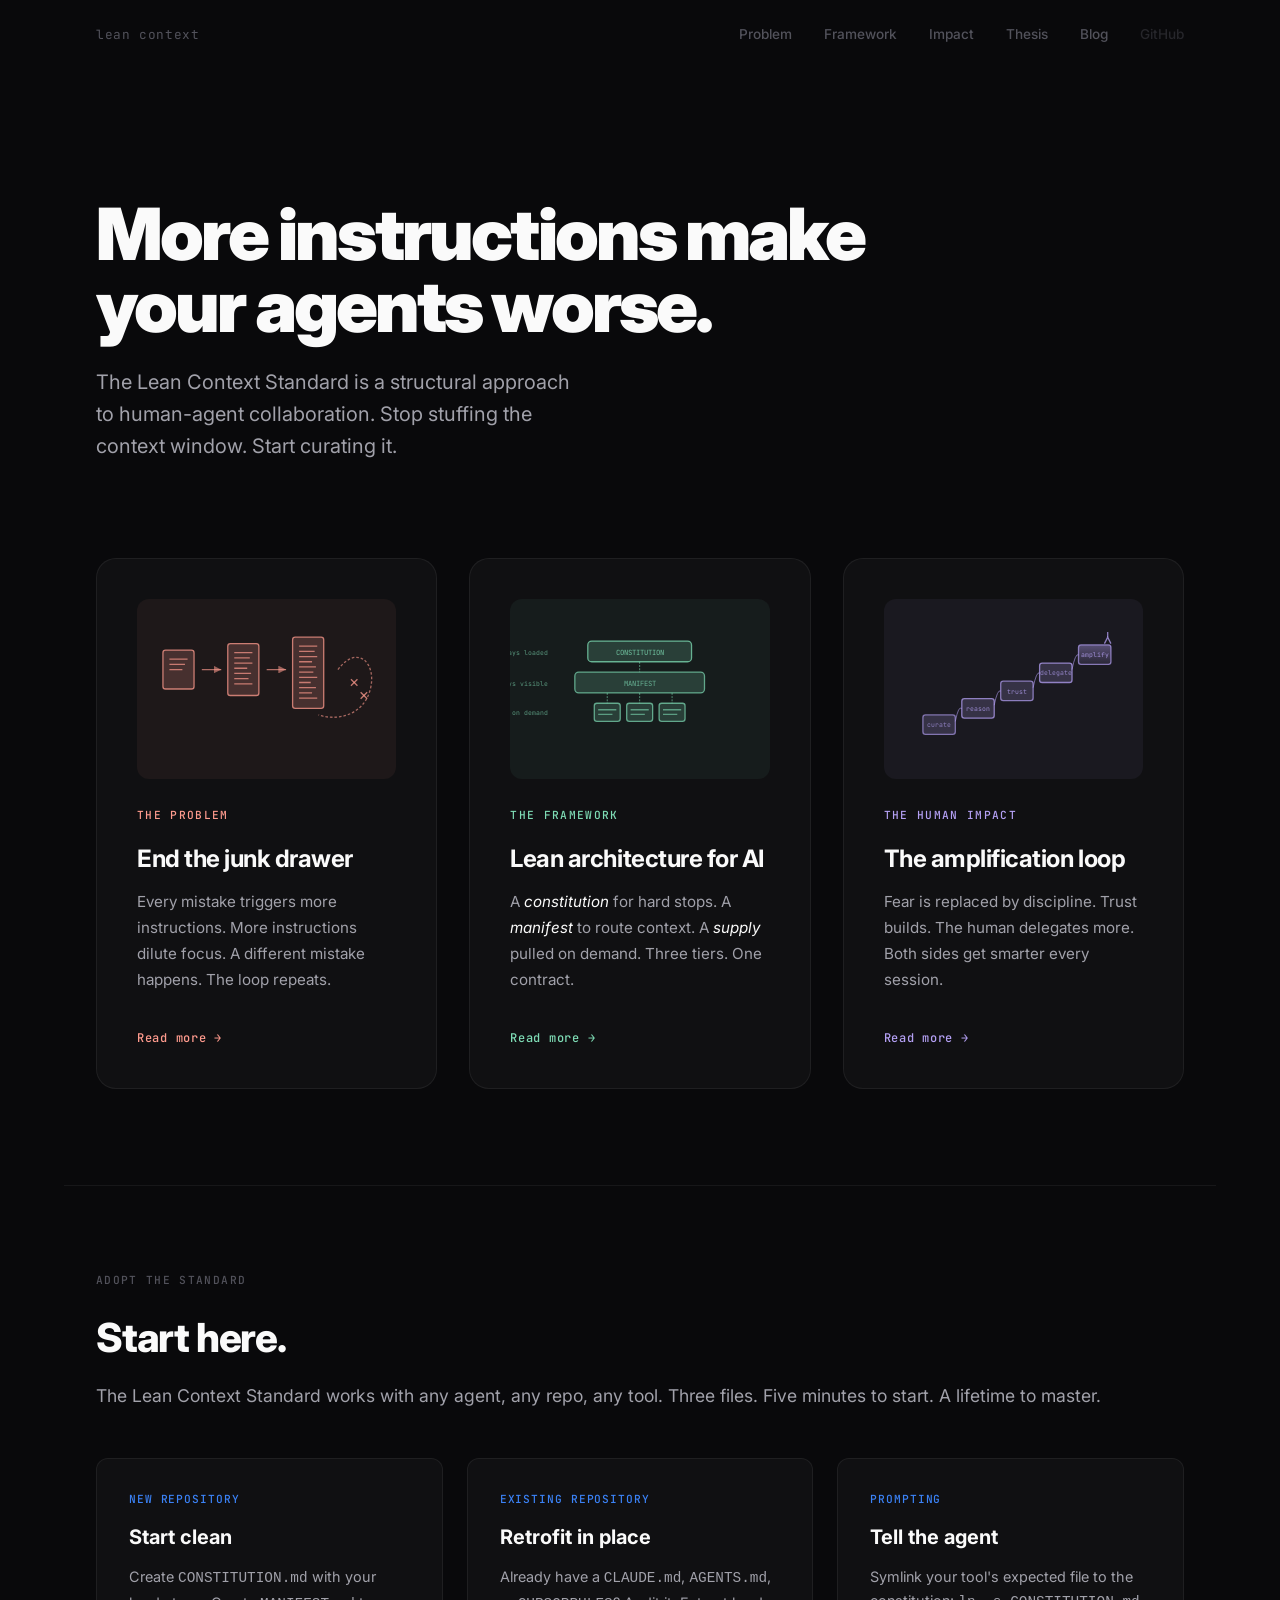
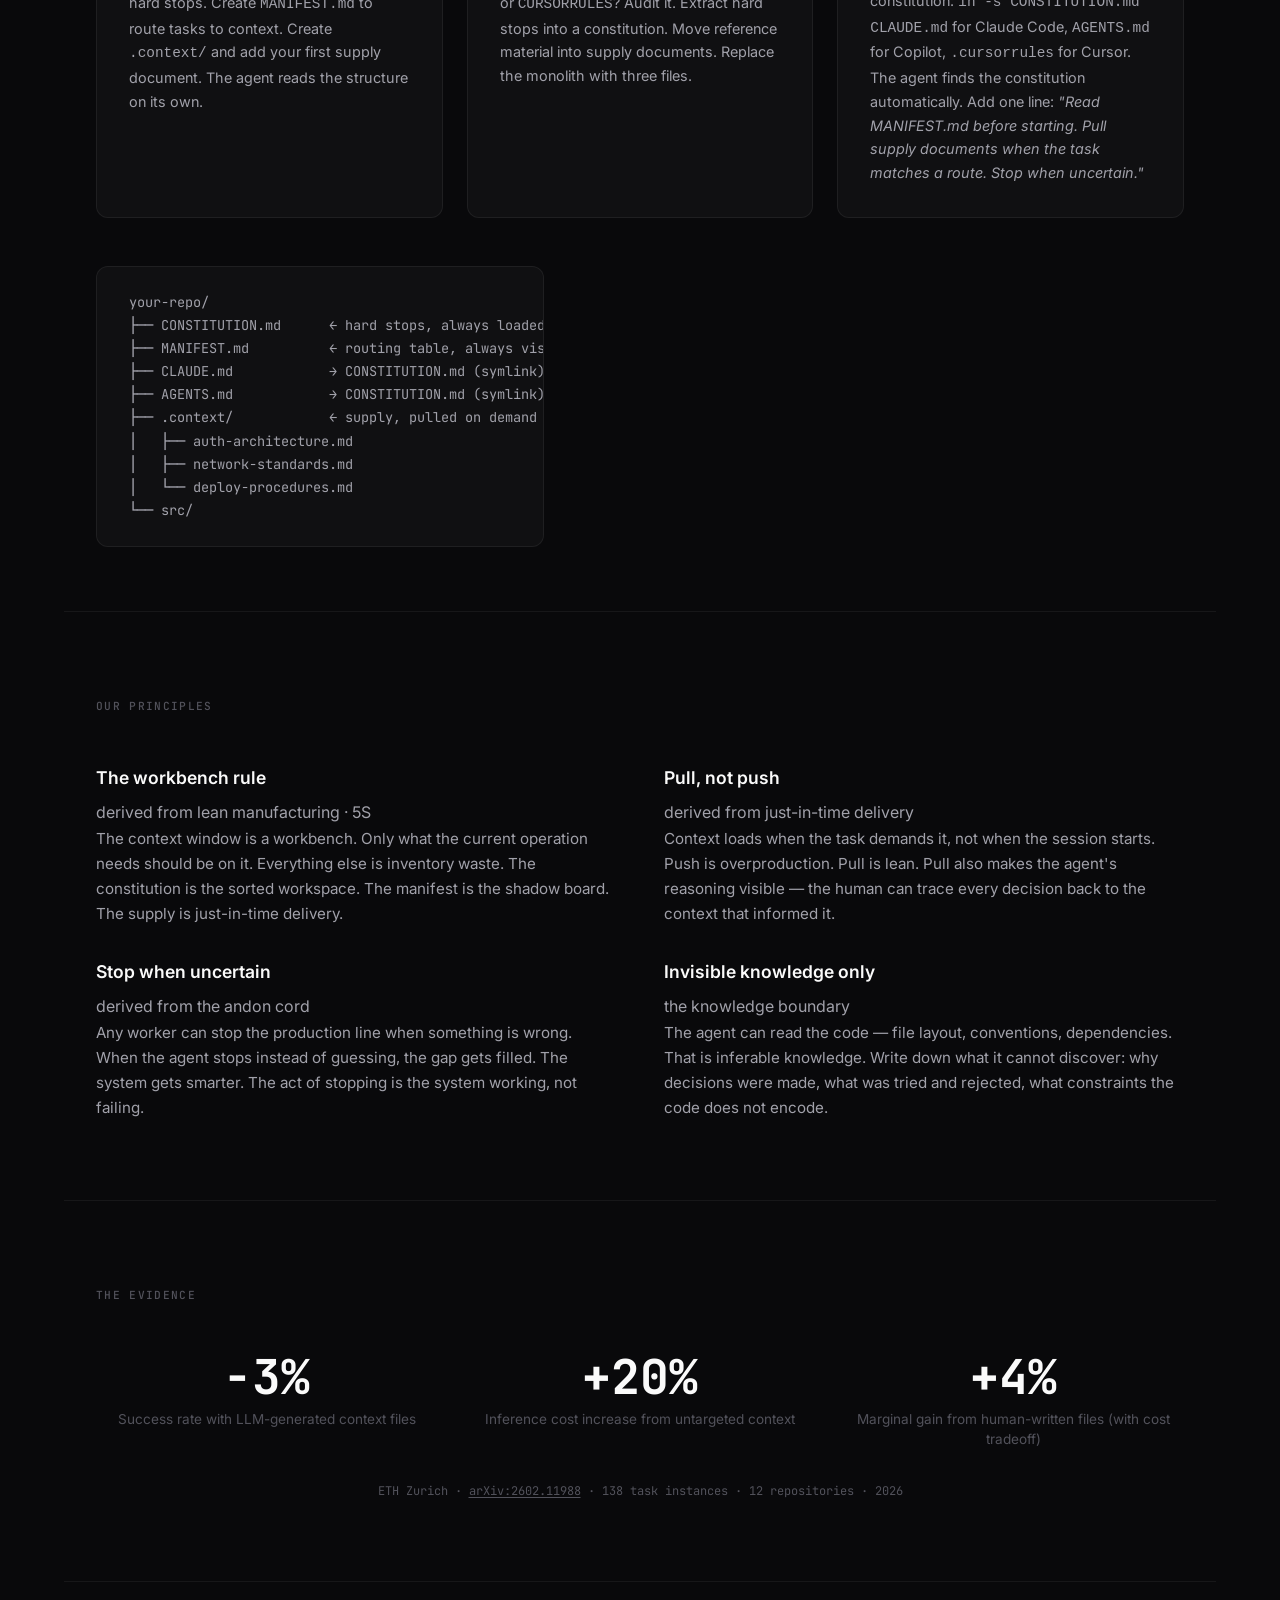
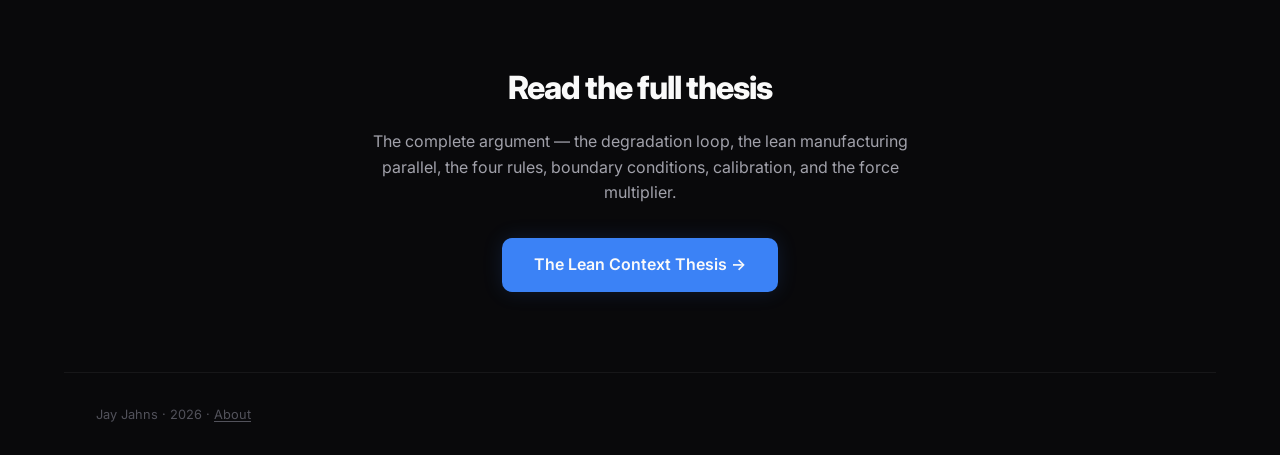
==== commit de8e0073: "Add symlink guidance for CLAUDE.md, AGENTS.md, .cursorrules - Landing page adoption section: 'Tell t" ====
--- a/index.html
+++ b/index.html
@@ -18,6 +18,7 @@
       <a href="framework/">Framework</a>
       <a href="impact/">Impact</a>
       <a href="thesis/">Thesis</a>
+      <a href="blog/">Blog</a>
       <a href="https://github.com/jjahns/leancontext.dev" class="ext">GitHub</a>
     </div>
   </nav>
@@ -41,41 +42,41 @@
               </linearGradient>
             </defs>
             <!-- Clean document -->
-            <rect x="40" y="30" width="48" height="60" rx="4" fill="#ff9b8e" fill-opacity="0.13" stroke="#ff9b8e" stroke-opacity="0.7" stroke-width="2"/>
-            <line x1="50" y1="44" x2="78" y2="44" stroke="#ff9b8e" stroke-opacity="0.65" stroke-width="2"/>
-            <line x1="50" y1="52" x2="74" y2="52" stroke="#ff9b8e" stroke-opacity="0.65" stroke-width="2"/>
-            <line x1="50" y1="60" x2="70" y2="60" stroke="#ff9b8e" stroke-opacity="0.65" stroke-width="2"/>
+            <rect x="40" y="30" width="48" height="60" rx="4" fill="#ff9b8e" fill-opacity="0.18" stroke="#ff9b8e" stroke-opacity="0.75" stroke-width="2"/>
+            <line x1="50" y1="44" x2="78" y2="44" stroke="#ff9b8e" stroke-opacity="0.7" stroke-width="2"/>
+            <line x1="50" y1="52" x2="74" y2="52" stroke="#ff9b8e" stroke-opacity="0.7" stroke-width="2"/>
+            <line x1="50" y1="60" x2="70" y2="60" stroke="#ff9b8e" stroke-opacity="0.7" stroke-width="2"/>
             <!-- Arrow -->
-            <path d="M100 60 L130 60" stroke="#ff9b8e" stroke-opacity="0.6" stroke-width="2" fill="none" marker-end="url(#arrow-coral)"/>
-            <defs><marker id="arrow-coral" viewBox="0 0 6 6" refX="6" refY="3" markerWidth="6" markerHeight="6" orient="auto"><path d="M0,0 L6,3 L0,6" fill="#ff9b8e" fill-opacity="0.5"/></marker></defs>
+            <path d="M100 60 L130 60" stroke="#ff9b8e" stroke-opacity="0.65" stroke-width="2" fill="none" marker-end="url(#arrow-coral)"/>
+            <defs><marker id="arrow-coral" viewBox="0 0 6 6" refX="6" refY="3" markerWidth="6" markerHeight="6" orient="auto"><path d="M0,0 L6,3 L0,6" fill="#ff9b8e" fill-opacity="0.55"/></marker></defs>
             <!-- Bloated document -->
-            <rect x="140" y="20" width="48" height="80" rx="4" fill="#ff9b8e" fill-opacity="0.13" stroke="#ff9b8e" stroke-opacity="0.7" stroke-width="2"/>
-            <line x1="150" y1="34" x2="178" y2="34" stroke="#ff9b8e" stroke-opacity="0.65" stroke-width="2"/>
-            <line x1="150" y1="42" x2="174" y2="42" stroke="#ff9b8e" stroke-opacity="0.65" stroke-width="2"/>
-            <line x1="150" y1="50" x2="178" y2="50" stroke="#ff9b8e" stroke-opacity="0.65" stroke-width="2"/>
-            <line x1="150" y1="58" x2="170" y2="58" stroke="#ff9b8e" stroke-opacity="0.65" stroke-width="2"/>
-            <line x1="150" y1="66" x2="176" y2="66" stroke="#ff9b8e" stroke-opacity="0.65" stroke-width="2"/>
-            <line x1="150" y1="74" x2="172" y2="74" stroke="#ff9b8e" stroke-opacity="0.65" stroke-width="2"/>
-            <line x1="150" y1="82" x2="178" y2="82" stroke="#ff9b8e" stroke-opacity="0.65" stroke-width="2"/>
+            <rect x="140" y="20" width="48" height="80" rx="4" fill="#ff9b8e" fill-opacity="0.18" stroke="#ff9b8e" stroke-opacity="0.75" stroke-width="2"/>
+            <line x1="150" y1="34" x2="178" y2="34" stroke="#ff9b8e" stroke-opacity="0.7" stroke-width="2"/>
+            <line x1="150" y1="42" x2="174" y2="42" stroke="#ff9b8e" stroke-opacity="0.7" stroke-width="2"/>
+            <line x1="150" y1="50" x2="178" y2="50" stroke="#ff9b8e" stroke-opacity="0.7" stroke-width="2"/>
+            <line x1="150" y1="58" x2="170" y2="58" stroke="#ff9b8e" stroke-opacity="0.7" stroke-width="2"/>
+            <line x1="150" y1="66" x2="176" y2="66" stroke="#ff9b8e" stroke-opacity="0.7" stroke-width="2"/>
+            <line x1="150" y1="74" x2="172" y2="74" stroke="#ff9b8e" stroke-opacity="0.7" stroke-width="2"/>
+            <line x1="150" y1="82" x2="178" y2="82" stroke="#ff9b8e" stroke-opacity="0.7" stroke-width="2"/>
             <!-- Arrow -->
-            <path d="M200 60 L230 60" stroke="#ff9b8e" stroke-opacity="0.6" stroke-width="2" fill="none" marker-end="url(#arrow-coral)"/>
+            <path d="M200 60 L230 60" stroke="#ff9b8e" stroke-opacity="0.65" stroke-width="2" fill="none" marker-end="url(#arrow-coral)"/>
             <!-- Chaos document -->
-            <rect x="240" y="10" width="48" height="110" rx="4" fill="#ff9b8e" fill-opacity="0.13" stroke="#ff9b8e" stroke-opacity="0.7" stroke-width="2"/>
-            <line x1="250" y1="24" x2="278" y2="24" stroke="#ff9b8e" stroke-opacity="0.65" stroke-width="2"/>
-            <line x1="250" y1="32" x2="274" y2="32" stroke="#ff9b8e" stroke-opacity="0.65" stroke-width="2"/>
-            <line x1="250" y1="40" x2="278" y2="40" stroke="#ff9b8e" stroke-opacity="0.65" stroke-width="2"/>
-            <line x1="250" y1="48" x2="270" y2="48" stroke="#ff9b8e" stroke-opacity="0.65" stroke-width="2"/>
-            <line x1="250" y1="56" x2="276" y2="56" stroke="#ff9b8e" stroke-opacity="0.65" stroke-width="2"/>
-            <line x1="250" y1="64" x2="272" y2="64" stroke="#ff9b8e" stroke-opacity="0.65" stroke-width="2"/>
-            <line x1="250" y1="72" x2="278" y2="72" stroke="#ff9b8e" stroke-opacity="0.65" stroke-width="2"/>
-            <line x1="250" y1="80" x2="268" y2="80" stroke="#ff9b8e" stroke-opacity="0.65" stroke-width="2"/>
-            <line x1="250" y1="88" x2="276" y2="88" stroke="#ff9b8e" stroke-opacity="0.65" stroke-width="2"/>
-            <line x1="250" y1="96" x2="270" y2="96" stroke="#ff9b8e" stroke-opacity="0.65" stroke-width="2"/>
-            <line x1="250" y1="104" x2="278" y2="104" stroke="#ff9b8e" stroke-opacity="0.65" stroke-width="2"/>
+            <rect x="240" y="10" width="48" height="110" rx="4" fill="#ff9b8e" fill-opacity="0.18" stroke="#ff9b8e" stroke-opacity="0.75" stroke-width="2"/>
+            <line x1="250" y1="24" x2="278" y2="24" stroke="#ff9b8e" stroke-opacity="0.7" stroke-width="2"/>
+            <line x1="250" y1="32" x2="274" y2="32" stroke="#ff9b8e" stroke-opacity="0.7" stroke-width="2"/>
+            <line x1="250" y1="40" x2="278" y2="40" stroke="#ff9b8e" stroke-opacity="0.7" stroke-width="2"/>
+            <line x1="250" y1="48" x2="270" y2="48" stroke="#ff9b8e" stroke-opacity="0.7" stroke-width="2"/>
+            <line x1="250" y1="56" x2="276" y2="56" stroke="#ff9b8e" stroke-opacity="0.7" stroke-width="2"/>
+            <line x1="250" y1="64" x2="272" y2="64" stroke="#ff9b8e" stroke-opacity="0.7" stroke-width="2"/>
+            <line x1="250" y1="72" x2="278" y2="72" stroke="#ff9b8e" stroke-opacity="0.7" stroke-width="2"/>
+            <line x1="250" y1="80" x2="268" y2="80" stroke="#ff9b8e" stroke-opacity="0.7" stroke-width="2"/>
+            <line x1="250" y1="88" x2="276" y2="88" stroke="#ff9b8e" stroke-opacity="0.7" stroke-width="2"/>
+            <line x1="250" y1="96" x2="270" y2="96" stroke="#ff9b8e" stroke-opacity="0.7" stroke-width="2"/>
+            <line x1="250" y1="104" x2="278" y2="104" stroke="#ff9b8e" stroke-opacity="0.7" stroke-width="2"/>
             <!-- Circular arrow: the loop -->
-            <path d="M310 60 C340 20, 370 50, 360 90 C350 130, 310 140, 280 130" stroke="#ff9b8e" stroke-opacity="0.55" stroke-width="2" fill="none" stroke-dasharray="4 3"/>
+            <path d="M310 60 C340 20, 370 50, 360 90 C350 130, 310 140, 280 130" stroke="#ff9b8e" stroke-opacity="0.6" stroke-width="2" fill="none" stroke-dasharray="4 3"/>
             <!-- X marks -->
-            <g stroke="#ff9b8e" stroke-opacity="0.7" stroke-width="2">
+            <g stroke="#ff9b8e" stroke-opacity="0.75" stroke-width="2">
               <line x1="330" y1="75" x2="340" y2="85"/>
               <line x1="340" y1="75" x2="330" y2="85"/>
               <line x1="345" y1="95" x2="355" y2="105"/>
@@ -95,30 +96,30 @@
           <svg viewBox="0 0 400 180" xmlns="http://www.w3.org/2000/svg">
             <!-- Three-tier architecture: constitution / manifest / supply -->
             <!-- Constitution tier -->
-            <rect x="120" y="16" width="160" height="32" rx="6" fill="#7edcb5" fill-opacity="0.13" stroke="#7edcb5" stroke-opacity="0.7" stroke-width="2"/>
-            <text x="200" y="37" text-anchor="middle" font-family="'JetBrains Mono', monospace" font-size="11" fill="#7edcb5" fill-opacity="0.78">CONSTITUTION</text>
+            <rect x="120" y="16" width="160" height="32" rx="6" fill="#7edcb5" fill-opacity="0.18" stroke="#7edcb5" stroke-opacity="0.75" stroke-width="2"/>
+            <text x="200" y="37" text-anchor="middle" font-family="'JetBrains Mono', monospace" font-size="11" fill="#7edcb5" fill-opacity="0.83">CONSTITUTION</text>
             <!-- Manifest tier -->
-            <rect x="100" y="64" width="200" height="32" rx="6" fill="#7edcb5" fill-opacity="0.13" stroke="#7edcb5" stroke-opacity="0.65" stroke-width="2"/>
-            <text x="200" y="85" text-anchor="middle" font-family="'JetBrains Mono', monospace" font-size="11" fill="#7edcb5" fill-opacity="0.68">MANIFEST</text>
+            <rect x="100" y="64" width="200" height="32" rx="6" fill="#7edcb5" fill-opacity="0.18" stroke="#7edcb5" stroke-opacity="0.7" stroke-width="2"/>
+            <text x="200" y="85" text-anchor="middle" font-family="'JetBrains Mono', monospace" font-size="11" fill="#7edcb5" fill-opacity="0.73">MANIFEST</text>
             <!-- Connection lines -->
-            <line x1="200" y1="48" x2="200" y2="64" stroke="#7edcb5" stroke-opacity="0.55" stroke-width="1.5" stroke-dasharray="3 2"/>
+            <line x1="200" y1="48" x2="200" y2="64" stroke="#7edcb5" stroke-opacity="0.6" stroke-width="1.5" stroke-dasharray="3 2"/>
             <!-- Supply tier: scattered docs -->
-            <line x1="150" y1="96" x2="150" y2="112" stroke="#7edcb5" stroke-opacity="0.55" stroke-width="1.5" stroke-dasharray="3 2"/>
-            <line x1="200" y1="96" x2="200" y2="112" stroke="#7edcb5" stroke-opacity="0.55" stroke-width="1.5" stroke-dasharray="3 2"/>
-            <line x1="250" y1="96" x2="250" y2="112" stroke="#7edcb5" stroke-opacity="0.55" stroke-width="1.5" stroke-dasharray="3 2"/>
-            <rect x="130" y="112" width="40" height="28" rx="4" fill="#7edcb5" fill-opacity="0.13" stroke="#7edcb5" stroke-opacity="0.65" stroke-width="2"/>
-            <line x1="136" y1="122" x2="164" y2="122" stroke="#7edcb5" stroke-opacity="0.55" stroke-width="2"/>
-            <line x1="136" y1="129" x2="158" y2="129" stroke="#7edcb5" stroke-opacity="0.55" stroke-width="2"/>
-            <rect x="180" y="112" width="40" height="28" rx="4" fill="#7edcb5" fill-opacity="0.13" stroke="#7edcb5" stroke-opacity="0.65" stroke-width="2"/>
-            <line x1="186" y1="122" x2="214" y2="122" stroke="#7edcb5" stroke-opacity="0.55" stroke-width="2"/>
-            <line x1="186" y1="129" x2="208" y2="129" stroke="#7edcb5" stroke-opacity="0.55" stroke-width="2"/>
-            <rect x="230" y="112" width="40" height="28" rx="4" fill="#7edcb5" fill-opacity="0.13" stroke="#7edcb5" stroke-opacity="0.65" stroke-width="2"/>
-            <line x1="236" y1="122" x2="264" y2="122" stroke="#7edcb5" stroke-opacity="0.55" stroke-width="2"/>
-            <line x1="236" y1="129" x2="258" y2="129" stroke="#7edcb5" stroke-opacity="0.55" stroke-width="2"/>
+            <line x1="150" y1="96" x2="150" y2="112" stroke="#7edcb5" stroke-opacity="0.6" stroke-width="1.5" stroke-dasharray="3 2"/>
+            <line x1="200" y1="96" x2="200" y2="112" stroke="#7edcb5" stroke-opacity="0.6" stroke-width="1.5" stroke-dasharray="3 2"/>
+            <line x1="250" y1="96" x2="250" y2="112" stroke="#7edcb5" stroke-opacity="0.6" stroke-width="1.5" stroke-dasharray="3 2"/>
+            <rect x="130" y="112" width="40" height="28" rx="4" fill="#7edcb5" fill-opacity="0.18" stroke="#7edcb5" stroke-opacity="0.7" stroke-width="2"/>
+            <line x1="136" y1="122" x2="164" y2="122" stroke="#7edcb5" stroke-opacity="0.6" stroke-width="2"/>
+            <line x1="136" y1="129" x2="158" y2="129" stroke="#7edcb5" stroke-opacity="0.6" stroke-width="2"/>
+            <rect x="180" y="112" width="40" height="28" rx="4" fill="#7edcb5" fill-opacity="0.18" stroke="#7edcb5" stroke-opacity="0.7" stroke-width="2"/>
+            <line x1="186" y1="122" x2="214" y2="122" stroke="#7edcb5" stroke-opacity="0.6" stroke-width="2"/>
+            <line x1="186" y1="129" x2="208" y2="129" stroke="#7edcb5" stroke-opacity="0.6" stroke-width="2"/>
+            <rect x="230" y="112" width="40" height="28" rx="4" fill="#7edcb5" fill-opacity="0.18" stroke="#7edcb5" stroke-opacity="0.7" stroke-width="2"/>
+            <line x1="236" y1="122" x2="264" y2="122" stroke="#7edcb5" stroke-opacity="0.6" stroke-width="2"/>
+            <line x1="236" y1="129" x2="258" y2="129" stroke="#7edcb5" stroke-opacity="0.6" stroke-width="2"/>
             <!-- Labels -->
-            <text x="58" y="37" text-anchor="end" font-family="'JetBrains Mono', monospace" font-size="10" fill="#7edcb5" fill-opacity="0.58">always loaded</text>
-            <text x="58" y="85" text-anchor="end" font-family="'JetBrains Mono', monospace" font-size="10" fill="#7edcb5" fill-opacity="0.58">always visible</text>
-            <text x="58" y="130" text-anchor="end" font-family="'JetBrains Mono', monospace" font-size="10" fill="#7edcb5" fill-opacity="0.58">on demand</text>
+            <text x="58" y="37" text-anchor="end" font-family="'JetBrains Mono', monospace" font-size="10" fill="#7edcb5" fill-opacity="0.63">always loaded</text>
+            <text x="58" y="85" text-anchor="end" font-family="'JetBrains Mono', monospace" font-size="10" fill="#7edcb5" fill-opacity="0.63">always visible</text>
+            <text x="58" y="130" text-anchor="end" font-family="'JetBrains Mono', monospace" font-size="10" fill="#7edcb5" fill-opacity="0.63">on demand</text>
           </svg>
         </div>
         <span class="pillar-tag pillar-tag--framework">the framework</span>
@@ -139,25 +140,25 @@
               </linearGradient>
             </defs>
             <!-- Rising steps -->
-            <rect x="60" y="130" width="50" height="30" rx="4" fill="#b4a0f4" fill-opacity="0.13" stroke="#b4a0f4" stroke-opacity="0.6" stroke-width="2"/>
-            <rect x="120" y="105" width="50" height="30" rx="4" fill="#b4a0f4" fill-opacity="0.13" stroke="#b4a0f4" stroke-opacity="0.7" stroke-width="2"/>
-            <rect x="180" y="78" width="50" height="30" rx="4" fill="#b4a0f4" fill-opacity="0.13" stroke="#b4a0f4" stroke-opacity="0.65" stroke-width="2"/>
-            <rect x="240" y="50" width="50" height="30" rx="4" fill="#b4a0f4" fill-opacity="0.13" stroke="#b4a0f4" stroke-opacity="0.7" stroke-width="2"/>
-            <rect x="300" y="22" width="50" height="30" rx="4" fill="url(#violet-up)" stroke="#b4a0f4" stroke-opacity="0.65" stroke-width="2"/>
+            <rect x="60" y="130" width="50" height="30" rx="4" fill="#b4a0f4" fill-opacity="0.18" stroke="#b4a0f4" stroke-opacity="0.65" stroke-width="2"/>
+            <rect x="120" y="105" width="50" height="30" rx="4" fill="#b4a0f4" fill-opacity="0.18" stroke="#b4a0f4" stroke-opacity="0.75" stroke-width="2"/>
+            <rect x="180" y="78" width="50" height="30" rx="4" fill="#b4a0f4" fill-opacity="0.18" stroke="#b4a0f4" stroke-opacity="0.7" stroke-width="2"/>
+            <rect x="240" y="50" width="50" height="30" rx="4" fill="#b4a0f4" fill-opacity="0.18" stroke="#b4a0f4" stroke-opacity="0.75" stroke-width="2"/>
+            <rect x="300" y="22" width="50" height="30" rx="4" fill="url(#violet-up)" stroke="#b4a0f4" stroke-opacity="0.7" stroke-width="2"/>
             <!-- Connecting arcs -->
-            <path d="M110 140 Q 115 115, 120 120" stroke="#b4a0f4" stroke-opacity="0.55" stroke-width="1.5" fill="none"/>
-            <path d="M170 115 Q 175 90, 180 93" stroke="#b4a0f4" stroke-opacity="0.55" stroke-width="1.5" fill="none"/>
-            <path d="M230 88 Q 235 63, 240 65" stroke="#b4a0f4" stroke-opacity="0.55" stroke-width="1.5" fill="none"/>
-            <path d="M290 60 Q 295 35, 300 37" stroke="#b4a0f4" stroke-opacity="0.55" stroke-width="1.5" fill="none"/>
+            <path d="M110 140 Q 115 115, 120 120" stroke="#b4a0f4" stroke-opacity="0.6" stroke-width="1.5" fill="none"/>
+            <path d="M170 115 Q 175 90, 180 93" stroke="#b4a0f4" stroke-opacity="0.6" stroke-width="1.5" fill="none"/>
+            <path d="M230 88 Q 235 63, 240 65" stroke="#b4a0f4" stroke-opacity="0.6" stroke-width="1.5" fill="none"/>
+            <path d="M290 60 Q 295 35, 300 37" stroke="#b4a0f4" stroke-opacity="0.6" stroke-width="1.5" fill="none"/>
             <!-- Labels inside steps -->
-            <text x="85" y="149" text-anchor="middle" font-family="'JetBrains Mono', monospace" font-size="10" fill="#b4a0f4" fill-opacity="0.63">curate</text>
-            <text x="145" y="124" text-anchor="middle" font-family="'JetBrains Mono', monospace" font-size="10" fill="#b4a0f4" fill-opacity="0.73">reason</text>
-            <text x="205" y="97" text-anchor="middle" font-family="'JetBrains Mono', monospace" font-size="10" fill="#b4a0f4" fill-opacity="0.73">trust</text>
-            <text x="265" y="69" text-anchor="middle" font-family="'JetBrains Mono', monospace" font-size="10" fill="#b4a0f4" fill-opacity="0.68">delegate</text>
-            <text x="325" y="41" text-anchor="middle" font-family="'JetBrains Mono', monospace" font-size="10" fill="#b4a0f4" fill-opacity="0.78">amplify</text>
+            <text x="85" y="149" text-anchor="middle" font-family="'JetBrains Mono', monospace" font-size="10" fill="#b4a0f4" fill-opacity="0.68">curate</text>
+            <text x="145" y="124" text-anchor="middle" font-family="'JetBrains Mono', monospace" font-size="10" fill="#b4a0f4" fill-opacity="0.78">reason</text>
+            <text x="205" y="97" text-anchor="middle" font-family="'JetBrains Mono', monospace" font-size="10" fill="#b4a0f4" fill-opacity="0.78">trust</text>
+            <text x="265" y="69" text-anchor="middle" font-family="'JetBrains Mono', monospace" font-size="10" fill="#b4a0f4" fill-opacity="0.73">delegate</text>
+            <text x="325" y="41" text-anchor="middle" font-family="'JetBrains Mono', monospace" font-size="10" fill="#b4a0f4" fill-opacity="0.83">amplify</text>
             <!-- Upward arrow -->
-            <path d="M340 20 L345 10 L350 20" stroke="#b4a0f4" stroke-opacity="0.7" stroke-width="2" fill="none"/>
-            <line x1="345" y1="10" x2="345" y2="2" stroke="#b4a0f4" stroke-opacity="0.7" stroke-width="2"/>
+            <path d="M340 20 L345 10 L350 20" stroke="#b4a0f4" stroke-opacity="0.75" stroke-width="2" fill="none"/>
+            <line x1="345" y1="10" x2="345" y2="2" stroke="#b4a0f4" stroke-opacity="0.75" stroke-width="2"/>
           </svg>
         </div>
         <span class="pillar-tag pillar-tag--impact">the human impact</span>
@@ -189,13 +190,15 @@
       <div class="tier">
         <div class="tier-label">Prompting</div>
         <h3>Tell the agent</h3>
-        <p>Add one line to your system prompt or constitution: <em>"Read MANIFEST.md before starting. Pull supply documents when the task matches a route. Stop when uncertain."</em> The agent does the rest.</p>
+        <p>Symlink your tool's expected file to the constitution: <code>ln -s CONSTITUTION.md CLAUDE.md</code> for Claude Code, <code>AGENTS.md</code> for Copilot, <code>.cursorrules</code> for Cursor. The agent finds the constitution automatically. Add one line: <em>"Read MANIFEST.md before starting. Pull supply documents when the task matches a route. Stop when uncertain."</em></p>
       </div>
     </div>
     <div class="repo-tree">
       <pre><code>your-repo/
 ├── CONSTITUTION.md      ← hard stops, always loaded
 ├── MANIFEST.md          ← routing table, always visible
+├── CLAUDE.md            → CONSTITUTION.md (symlink)
+├── AGENTS.md            → CONSTITUTION.md (symlink)
 ├── .context/            ← supply, pulled on demand
 │   ├── auth-architecture.md
 │   ├── network-standards.md
@@ -204,25 +207,29 @@
     </div>
   </section>
 
-  <!-- ── THE ROOTS ── -->
+  <!-- ── OUR PRINCIPLES ── -->
   <section class="principles">
-    <span class="section-tag">the roots</span>
+    <span class="section-tag">our principles</span>
     <div class="principle-grid">
       <div class="principle">
-        <h3>Lean manufacturing</h3>
-        <p>The context window is a workbench. Instructions are tools. Loading everything at session start is push-based delivery. It creates inventory waste that dilutes performance. The Lean Context Standard absorbed lean's 5S principles into its own structure &mdash; the three tiers and the four rules are what lean looks like when the workbench is a context window.</p>
-      </div>
-      <div class="principle">
-        <h3>Just-in-time delivery</h3>
-        <p>Parts arrive at the workstation when the operation requires them. Push-based delivery creates inventory. Inventory creates waste. Pull-based delivery eliminates both. Context works the same way.</p>
-      </div>
-      <div class="principle">
-        <h3>The andon cord</h3>
-        <p>Any worker can stop the production line when something is wrong. The act of stopping is the system working, not failing. When the agent stops instead of guessing, the gap gets filled and the system gets smarter.</p>
-      </div>
-      <div class="principle">
-        <h3>The knowledge boundary</h3>
-        <p>Inferable knowledge stays out &mdash; the agent can read the code. Invisible knowledge goes in &mdash; the decisions, the failures, the constraints no code can encode. Getting this boundary right is a skill that improves with reps.</p>
+        <h3>The workbench rule</h3>
+        <div class="principle-origin">derived from lean manufacturing &middot; 5S</div>
+        <p>The context window is a workbench. Only what the current operation needs should be on it. Everything else is inventory waste. The constitution is the sorted workspace. The manifest is the shadow board. The supply is just-in-time delivery.</p>
+      </div>
+      <div class="principle">
+        <h3>Pull, not push</h3>
+        <div class="principle-origin">derived from just-in-time delivery</div>
+        <p>Context loads when the task demands it, not when the session starts. Push is overproduction. Pull is lean. Pull also makes the agent's reasoning visible &mdash; the human can trace every decision back to the context that informed it.</p>
+      </div>
+      <div class="principle">
+        <h3>Stop when uncertain</h3>
+        <div class="principle-origin">derived from the andon cord</div>
+        <p>Any worker can stop the production line when something is wrong. When the agent stops instead of guessing, the gap gets filled. The system gets smarter. The act of stopping is the system working, not failing.</p>
+      </div>
+      <div class="principle">
+        <h3>Invisible knowledge only</h3>
+        <div class="principle-origin">the knowledge boundary</div>
+        <p>The agent can read the code &mdash; file layout, conventions, dependencies. That is inferable knowledge. Write down what it cannot discover: why decisions were made, what was tried and rejected, what constraints the code does not encode.</p>
       </div>
     </div>
   </section>
@@ -255,7 +262,7 @@
   </section>
 
   <footer class="footer">
-    <p>Jay Jahns · 2026</p>
+    <p>Jay Jahns · 2026 · <a href="about/" style="color: var(--fg-muted); text-decoration: underline; text-underline-offset: 2px;">About</a></p>
   </footer>
 </body>
 </html>
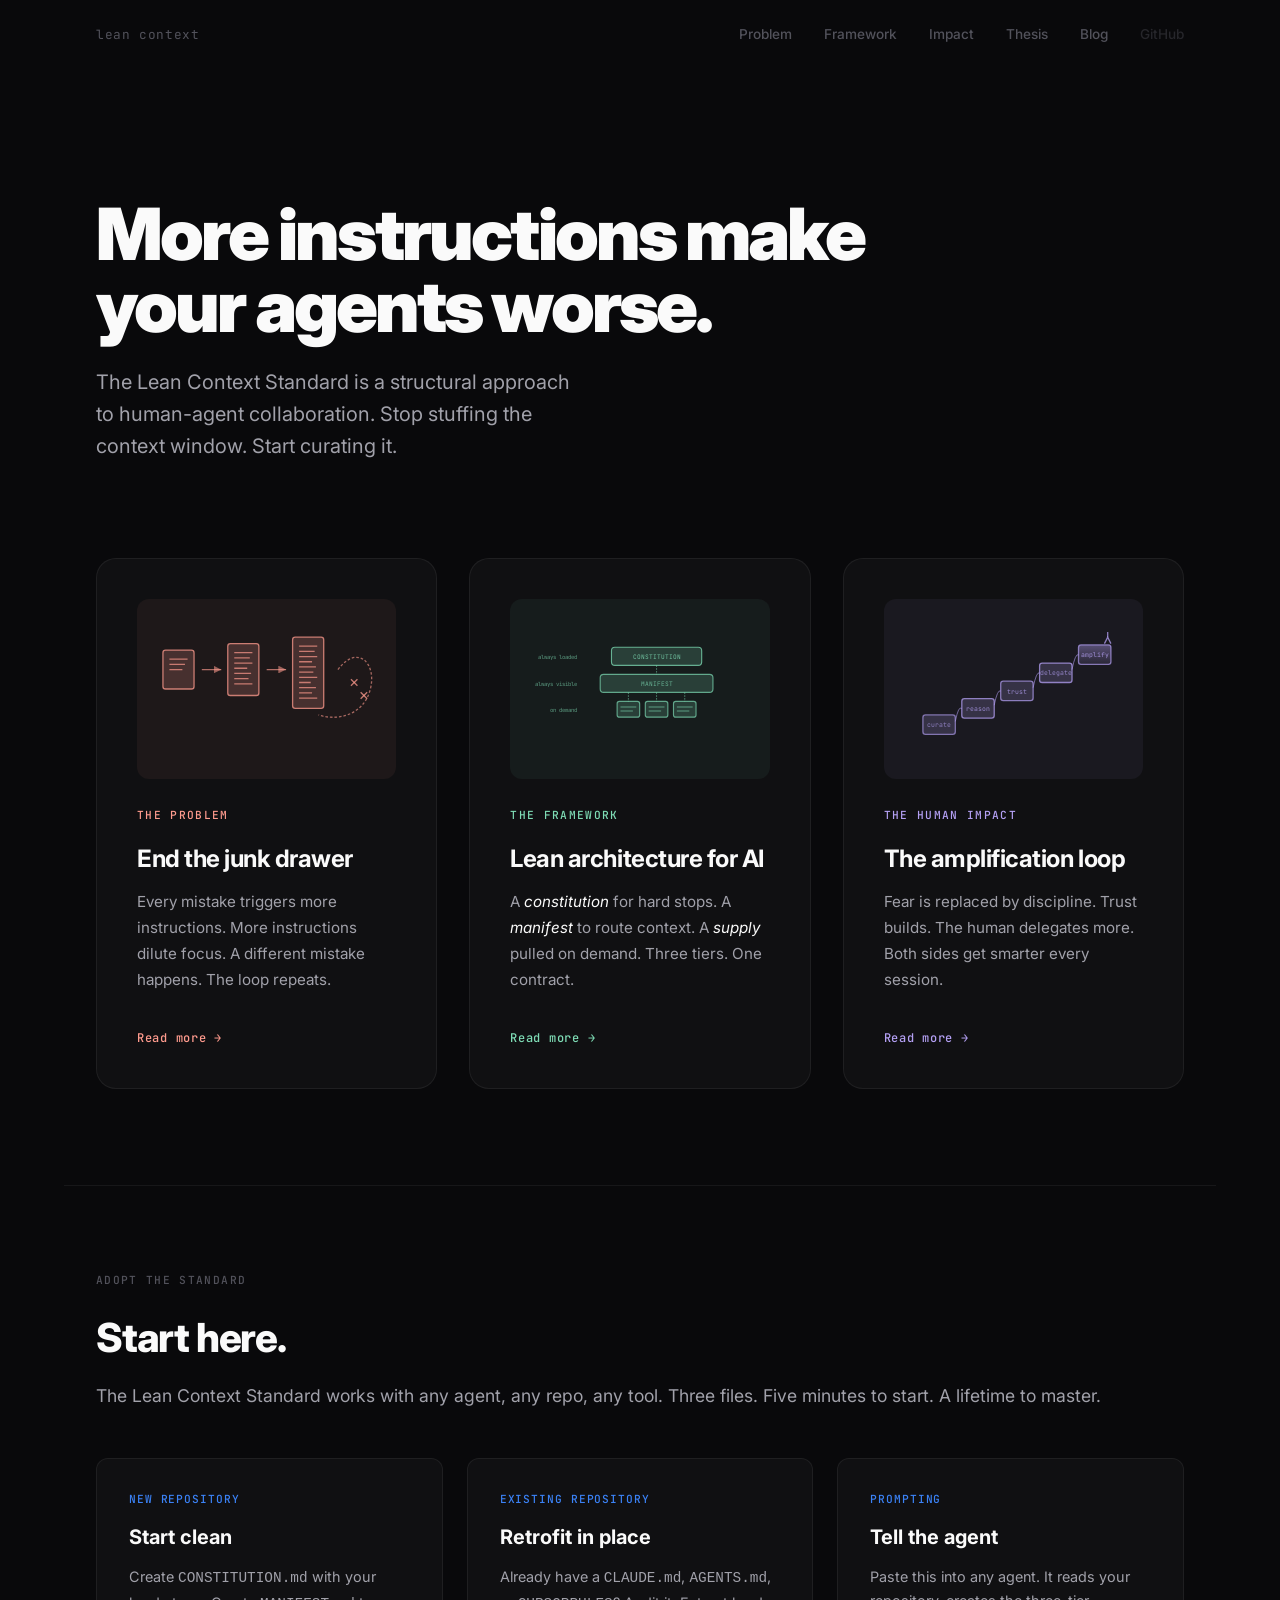
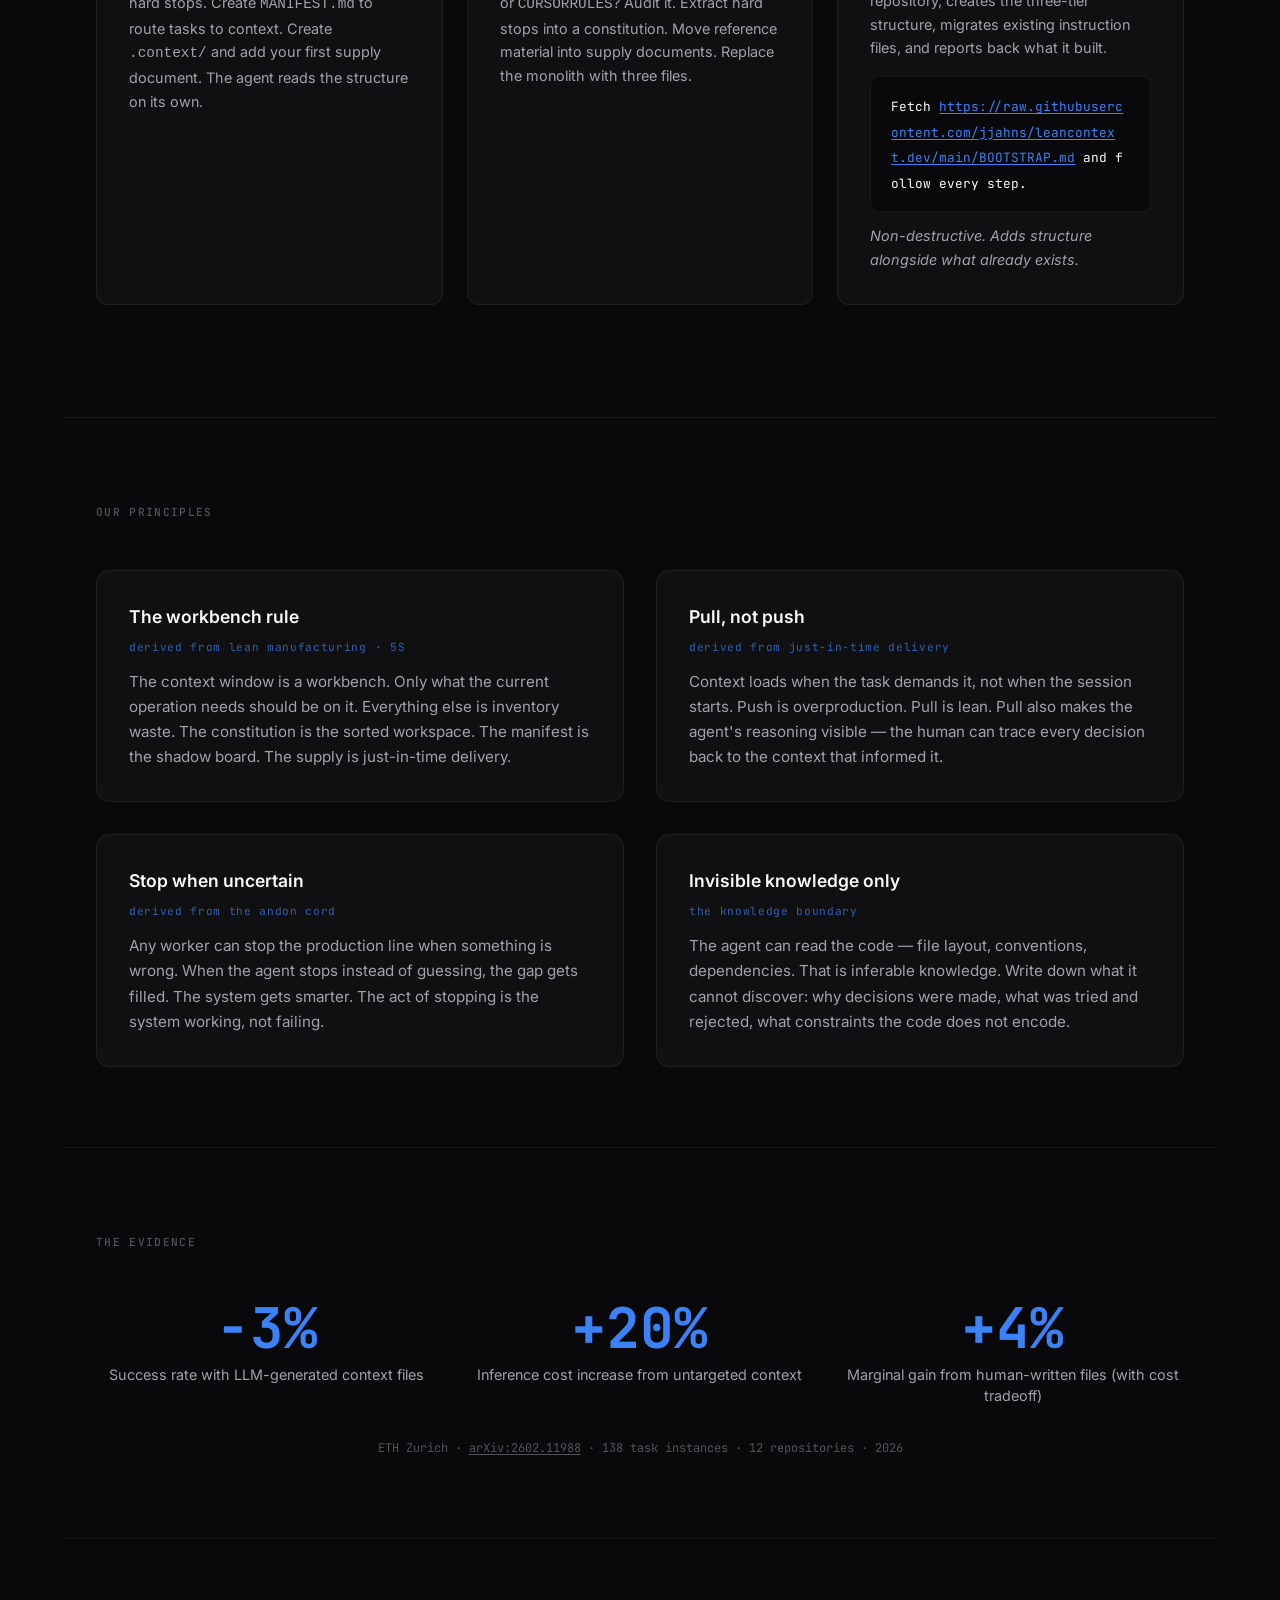
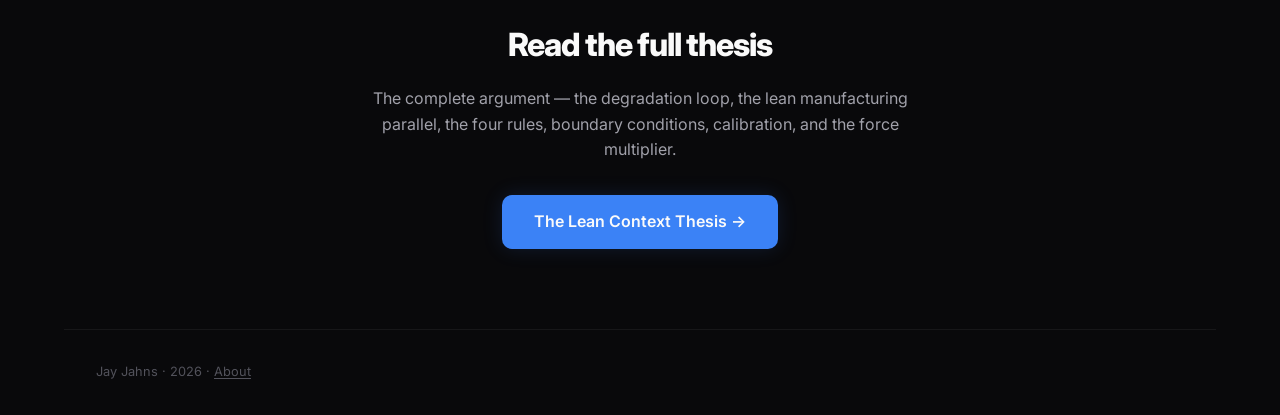
==== commit 4cfe3146: "fix: framework SVG viewBox clipping on mobile Labels (always loaded, always visible, on demand) exte" ====
--- a/index.html
+++ b/index.html
@@ -93,8 +93,7 @@
     <a href="framework/" class="pillar-link">
       <div class="pillar">
         <div class="pillar-illustration pillar-illustration--framework">
-          <svg viewBox="0 0 400 180" xmlns="http://www.w3.org/2000/svg">
-            <!-- Three-tier architecture: constitution / manifest / supply -->
+          <svg viewBox="-60 0 460 180" xmlns="http://www.w3.org/2000/svg">
             <!-- Constitution tier -->
             <rect x="120" y="16" width="160" height="32" rx="6" fill="#7edcb5" fill-opacity="0.18" stroke="#7edcb5" stroke-opacity="0.75" stroke-width="2"/>
             <text x="200" y="37" text-anchor="middle" font-family="'JetBrains Mono', monospace" font-size="11" fill="#7edcb5" fill-opacity="0.83">CONSTITUTION</text>
@@ -190,20 +189,12 @@
       <div class="tier">
         <div class="tier-label">Prompting</div>
         <h3>Tell the agent</h3>
-        <p>Symlink your tool's expected file to the constitution: <code>ln -s CONSTITUTION.md CLAUDE.md</code> for Claude Code, <code>AGENTS.md</code> for Copilot, <code>.cursorrules</code> for Cursor. The agent finds the constitution automatically. Add one line: <em>"Read MANIFEST.md before starting. Pull supply documents when the task matches a route. Stop when uncertain."</em></p>
-      </div>
-    </div>
-    <div class="repo-tree">
-      <pre><code>your-repo/
-├── CONSTITUTION.md      ← hard stops, always loaded
-├── MANIFEST.md          ← routing table, always visible
-├── CLAUDE.md            → CONSTITUTION.md (symlink)
-├── AGENTS.md            → CONSTITUTION.md (symlink)
-├── .context/            ← supply, pulled on demand
-│   ├── auth-architecture.md
-│   ├── network-standards.md
-│   └── deploy-procedures.md
-└── src/</code></pre>
+        <p>Paste this into any agent. It reads your repository, creates the three-tier structure, migrates existing instruction files, and reports back what it built.</p>
+        <div class="bootstrap-prompt">
+          <code>Fetch <a href="https://raw.githubusercontent.com/jjahns/leancontext.dev/main/BOOTSTRAP.md">https://raw.githubusercontent.com/jjahns/leancontext.dev/main/BOOTSTRAP.md</a> and follow every step.</code>
+        </div>
+        <p class="bootstrap-note">Non-destructive. Adds structure alongside what already exists.</p>
+      </div>
     </div>
   </section>
 
--- a/css/style.css
+++ b/css/style.css
@@ -89,20 +89,25 @@
 .tier-label { font-family: var(--mono); font-size: 0.7rem; font-weight: 500; color: var(--accent); letter-spacing: 0.08em; text-transform: uppercase; margin-bottom: 0.75rem; }
 .tier h3 { font-size: 1.25rem; font-weight: 700; color: var(--fg-bright); margin-bottom: 0.75rem; }
 .tier p { font-size: 0.9rem; color: var(--fg); line-height: 1.65; }
-.repo-tree { max-width: 28rem; }
-.repo-tree pre { background: var(--bg-card); border: 1px solid var(--bg-card-border); border-radius: 12px; padding: 1.5rem 2rem; font-family: var(--mono); font-size: 0.85rem; line-height: 1.7; color: var(--fg); overflow-x: auto; }
-.repo-tree code { font-family: inherit; }
+.tier--full { margin-top: 0; }
+.bootstrap-prompt { background: var(--bg); border: 1px solid var(--border); border-radius: 8px; padding: 1rem 1.25rem; margin: 1rem 0 0.75rem; overflow-x: auto; }
+.bootstrap-prompt code { font-family: var(--mono); font-size: 0.8rem; color: var(--fg-bright); line-height: 1.6; word-break: break-all; }
+.bootstrap-prompt a { color: var(--accent); text-decoration: underline; text-underline-offset: 2px; }
+.bootstrap-prompt a:hover { color: var(--fg-bright); }
+.bootstrap-note { font-size: 0.78rem; color: var(--fg-muted); margin-bottom: 0; font-style: italic; }
 
 .principles { max-width: var(--max); margin: 0 auto; padding: 5rem 2rem; border-top: 1px solid var(--border); }
-.principle-grid { display: grid; grid-template-columns: repeat(2, 1fr); gap: 2rem 3rem; margin-top: 2rem; }
+.principle-grid { display: grid; grid-template-columns: repeat(2, 1fr); gap: 2rem; margin-top: 2rem; }
+.principle { padding: 2rem; border: 1px solid var(--bg-card-border); border-radius: 14px; background: var(--bg-card); }
 .principle h3 { font-size: 1.1rem; font-weight: 600; color: var(--fg-bright); margin-bottom: 0.5rem; }
+.principle .principle-origin { font-family: var(--mono); font-size: 0.7rem; color: var(--accent); letter-spacing: 0.06em; margin-bottom: 0.75rem; opacity: 0.7; }
 .principle p { font-size: 0.95rem; color: var(--fg); line-height: 1.65; }
 
 .evidence { max-width: var(--max); margin: 0 auto; padding: 5rem 2rem; border-top: 1px solid var(--border); }
 .stat-row { display: grid; grid-template-columns: repeat(3, 1fr); gap: 2rem; margin-top: 2rem; margin-bottom: 2rem; }
 .stat { text-align: center; }
-.stat-number { font-family: var(--mono); font-size: 3rem; font-weight: 700; color: var(--fg-bright); line-height: 1; margin-bottom: 0.5rem; }
-.stat-label { font-size: 0.85rem; color: var(--fg-muted); line-height: 1.5; }
+.stat-number { font-family: var(--mono); font-size: 3.5rem; font-weight: 700; color: var(--accent); line-height: 1; margin-bottom: 0.5rem; }
+.stat-label { font-size: 0.9rem; color: var(--fg); line-height: 1.5; }
 .stat-source { text-align: center; font-family: var(--mono); font-size: 0.75rem; color: var(--fg-muted); }
 .stat-source a { color: var(--fg-muted); text-decoration: underline; text-underline-offset: 2px; }
 .stat-source a:hover { color: var(--fg); }
@@ -175,14 +180,15 @@
 .pillar-code code { font-family: inherit; }
 
 /* ═══ ARTICLE ═══ */
-.article { max-width: var(--measure); margin: 0 auto; padding: 5rem 2rem 6rem; }
+.article { max-width: 48rem; margin: 0 auto; padding: 2rem 2rem 6rem; }
 .article-header { margin-bottom: 4rem; padding-bottom: 2rem; border-bottom: 1px solid var(--border); }
-.article-header h1 { font-size: 2.5rem; font-weight: 800; color: var(--fg-bright); line-height: 1.15; letter-spacing: -0.03em; margin-bottom: 0.5rem; }
-.article-header .subtitle { font-size: 1.1rem; color: var(--fg-muted); }
+.article-header h1 { font-size: clamp(2.2rem, 5vw, 3rem); font-weight: 900; color: var(--fg-bright); line-height: 1.1; letter-spacing: -0.04em; margin-bottom: 0.75rem; }
+.article-header .subtitle { font-size: 1.15rem; color: var(--fg); }
 .article-body { font-family: var(--serif); font-size: 1.15rem; line-height: 1.85; color: var(--fg); }
 .article-body h2 { font-family: var(--sans); font-size: 1.5rem; font-weight: 700; color: var(--fg-bright); margin-top: 4rem; margin-bottom: 1rem; padding-top: 2.5rem; border-top: 1px solid var(--border); letter-spacing: -0.02em; }
 .article-body h2:first-child { margin-top: 0; padding-top: 0; border-top: none; }
-.article-body h3 { font-family: var(--sans); font-size: 1.2rem; font-weight: 600; color: var(--fg-bright); margin-top: 3rem; margin-bottom: 0.8rem; }
+.article-body h3 { font-family: var(--sans); font-size: 1.6rem; font-weight: 800; color: var(--fg-bright); margin-top: 4rem; margin-bottom: 1rem; padding-top: 2.5rem; border-top: 1px solid var(--border); letter-spacing: -0.02em; }
+.article-body h3:first-child { margin-top: 0; padding-top: 0; border-top: none; }
 .article-body p { margin-bottom: 1.3rem; }
 .article-body strong { color: var(--fg-bright); font-weight: 600; }
 .article-body ol, .article-body ul { margin-bottom: 1.3rem; padding-left: 1.5em; }
@@ -192,12 +198,15 @@
 .article-body code { font-family: var(--mono); font-size: 0.85em; background: var(--bg-card); padding: 0.2em 0.4em; border-radius: 4px; color: var(--fg-bright); }
 .article-body pre { background: rgba(255,255,255,0.03); border: 1px solid var(--bg-card-border); border-radius: 10px; padding: 1.5rem; margin: 2rem 0; overflow-x: auto; font-family: var(--mono); font-size: 0.85rem; line-height: 1.6; }
 .article-body pre code { background: none; padding: 0; font-size: inherit; }
-.article-body blockquote { border-left: 2px solid var(--border); padding-left: 1.5rem; margin: 2rem 0; color: var(--fg-muted); font-style: italic; }
+.article-body blockquote { border-left: 2px solid var(--accent); padding-left: 1.5rem; margin: 2rem 0; color: var(--fg-bright); font-style: italic; }
 .article-body hr { border: none; border-top: 1px solid var(--border); margin: 3rem 0; }
 .article-footer { margin-top: 5rem; padding-top: 2rem; border-top: 1px solid var(--border); font-size: 0.85rem; color: var(--fg-muted); }
 
 /* ═══ RESPONSIVE ═══ */
 @media (max-width: 768px) {
+  .nav { flex-direction: column; gap: 0.75rem; padding: 1.25rem 1.5rem; align-items: flex-start; }
+  .nav-links { gap: 1rem; flex-wrap: wrap; }
+  .nav-links a { font-size: 0.8rem; }
   .hero { padding: 5rem 1.5rem 4rem; }
   .hero h1 { font-size: 2.2rem; }
   .pillars { grid-template-columns: 1fr; padding: 0 1.5rem 4rem; }
@@ -205,9 +214,10 @@
   .principle-grid { grid-template-columns: 1fr; }
   .stat-row { grid-template-columns: 1fr; gap: 2.5rem; }
   .how, .principles, .evidence, .cta { padding-left: 1.5rem; padding-right: 1.5rem; }
-  .article { padding: 3rem 1.5rem 4rem; }
+  .article { padding: 2rem 1.5rem 4rem; }
   .article-header h1 { font-size: 1.8rem; }
   .article-body { font-size: 1.05rem; }
+  .article-body h3 { font-size: 1.3rem; }
   .pillar-hero { grid-template-columns: 1fr; padding: 2rem 1.5rem 3rem; gap: 2.5rem; }
   .pillar-hero h1 { font-size: 2.2rem; }
   .pillar-hero__graphic { min-height: 220px; padding: 2rem; }
@@ -220,4 +230,9 @@
   .pillar-illustration { height: 140px; }
 }
 
+@media (max-width: 480px) {
+  .nav-links { gap: 0.75rem; }
+  .nav-links a { font-size: 0.75rem; }
+}
+
 ::selection { background: rgba(59, 130, 246, 0.3); }
